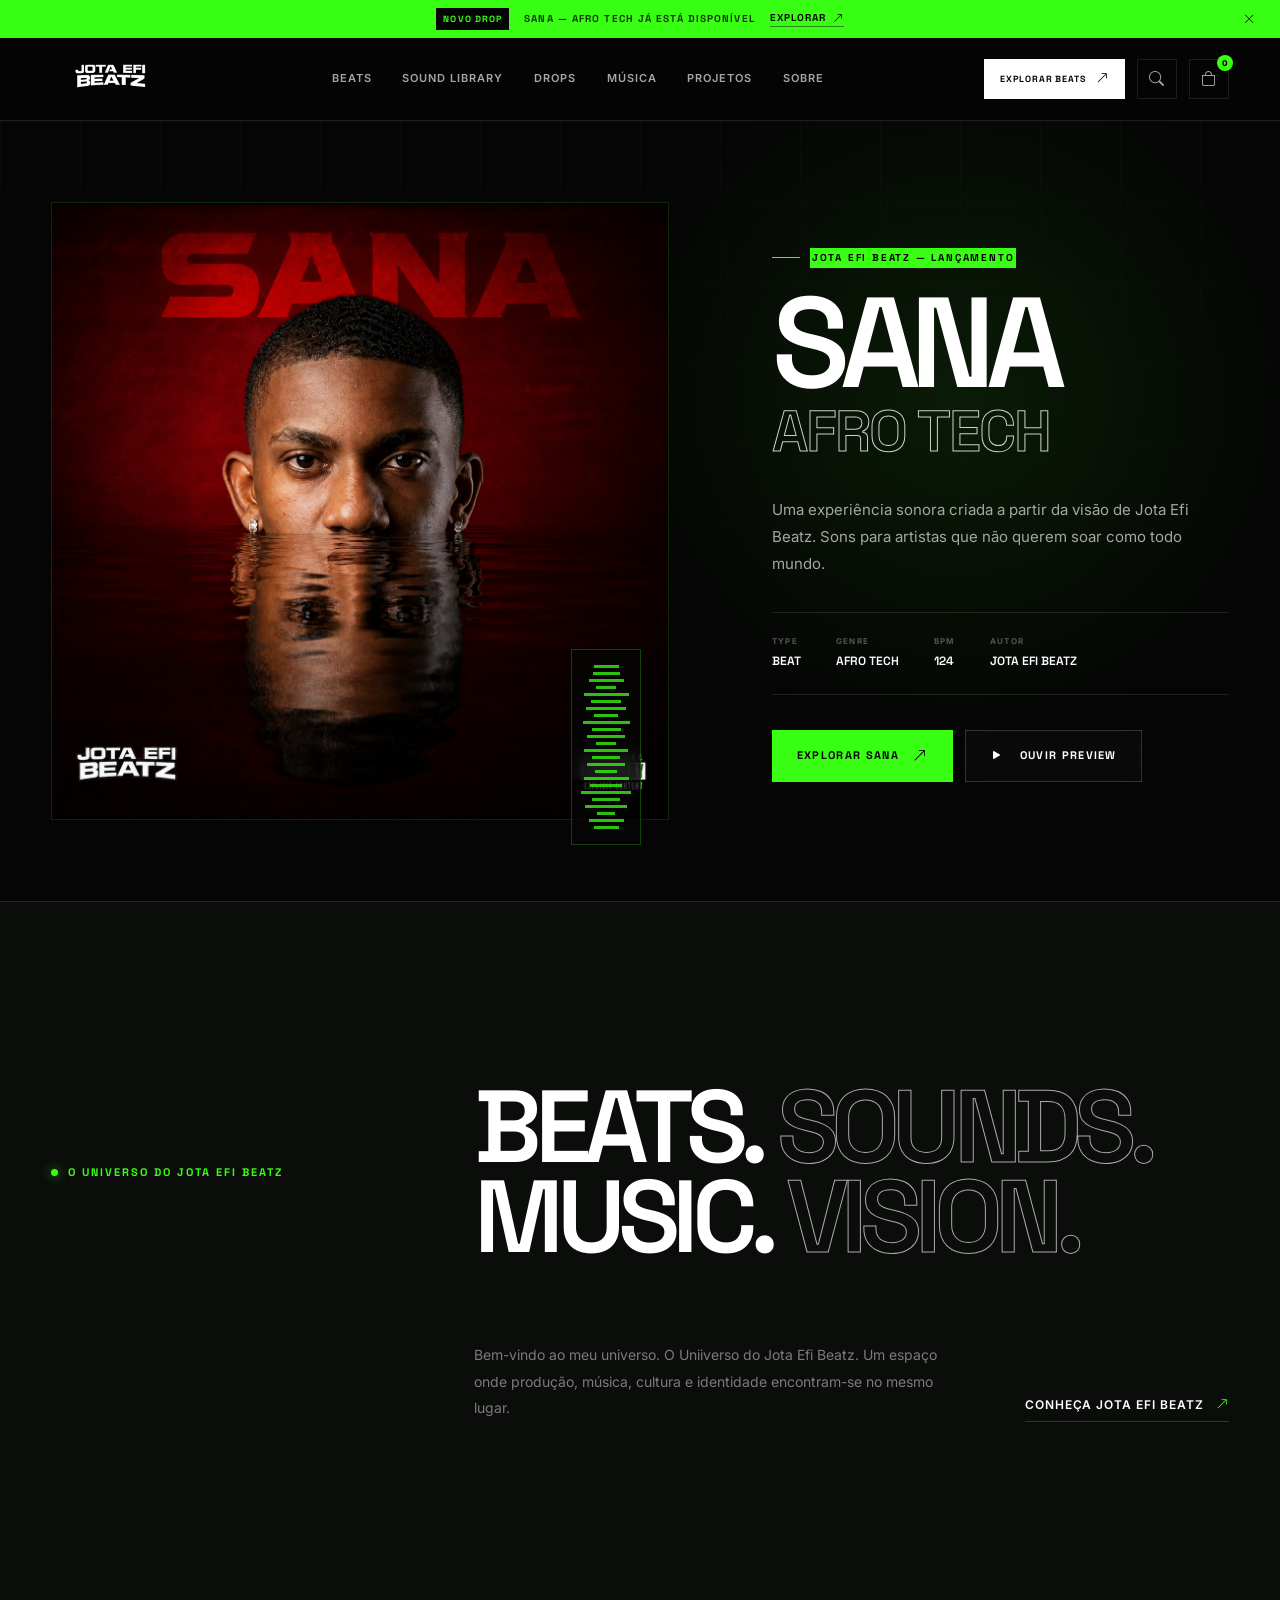
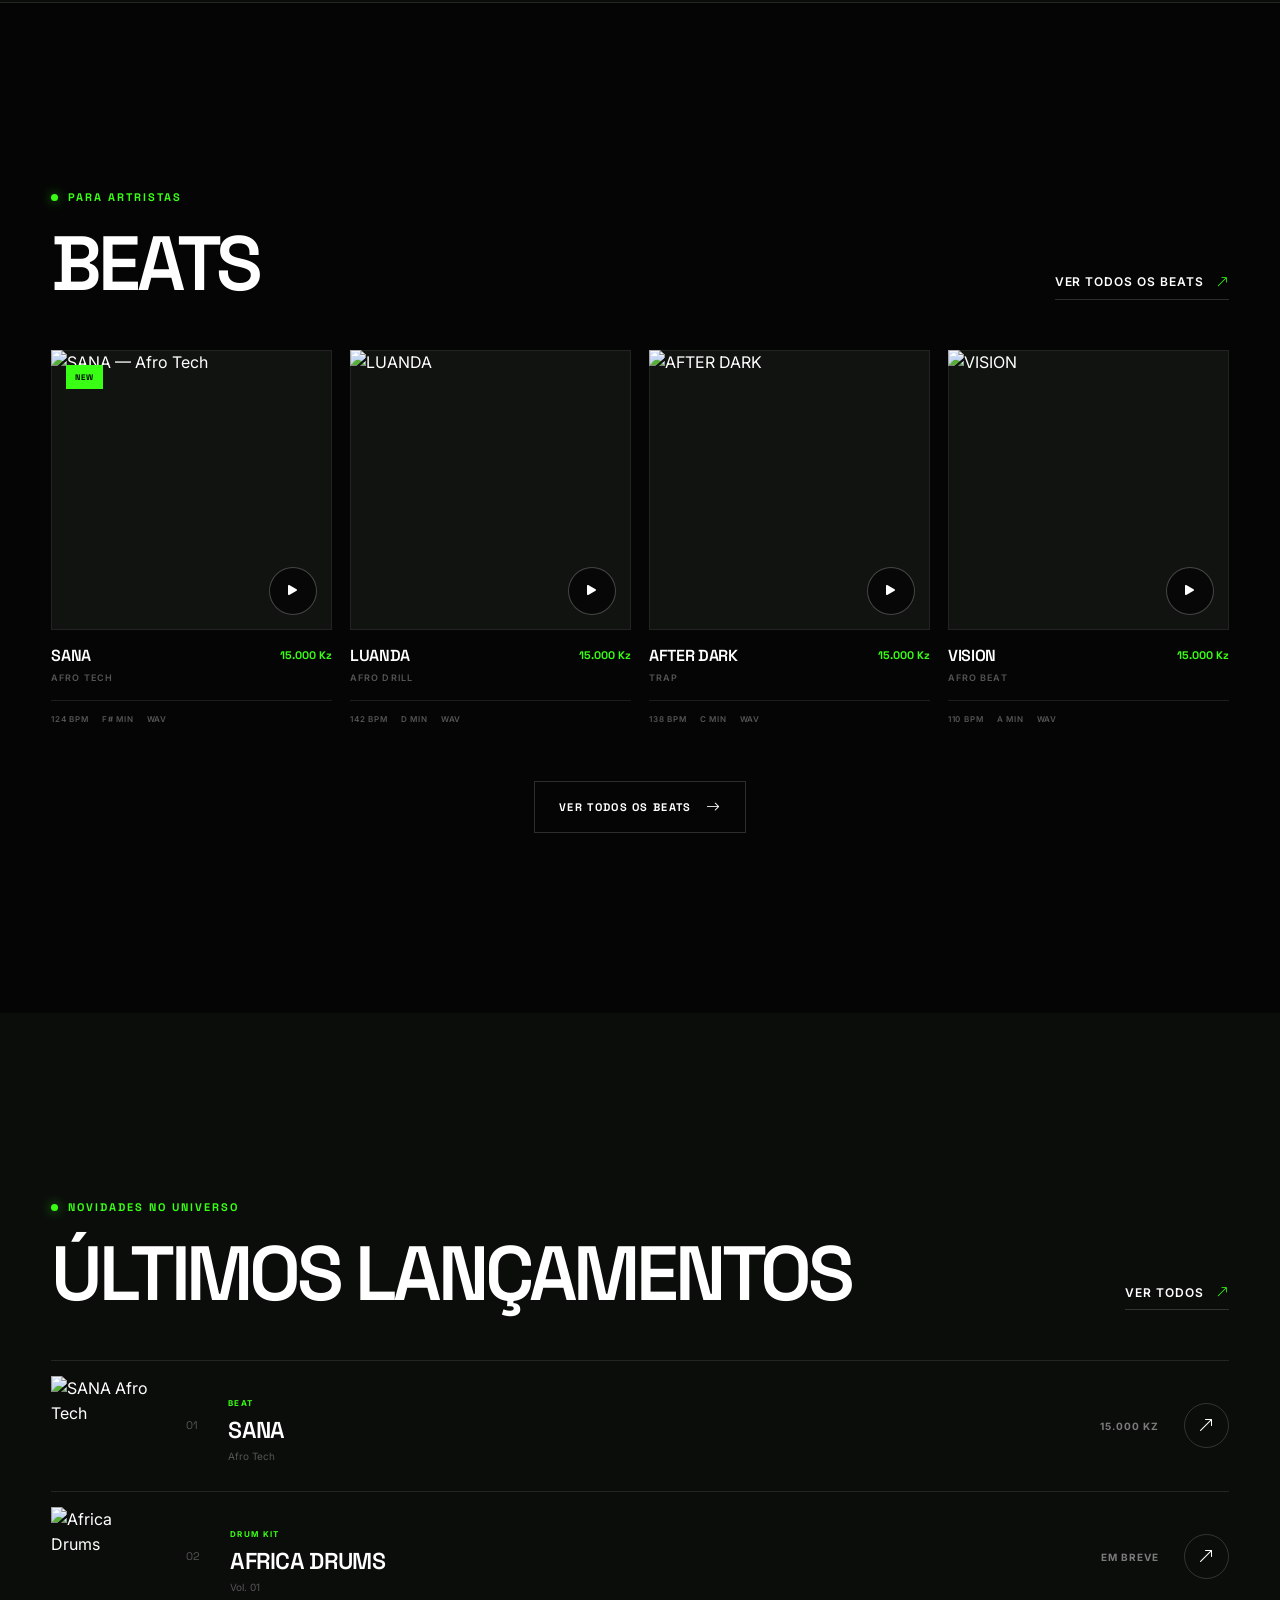
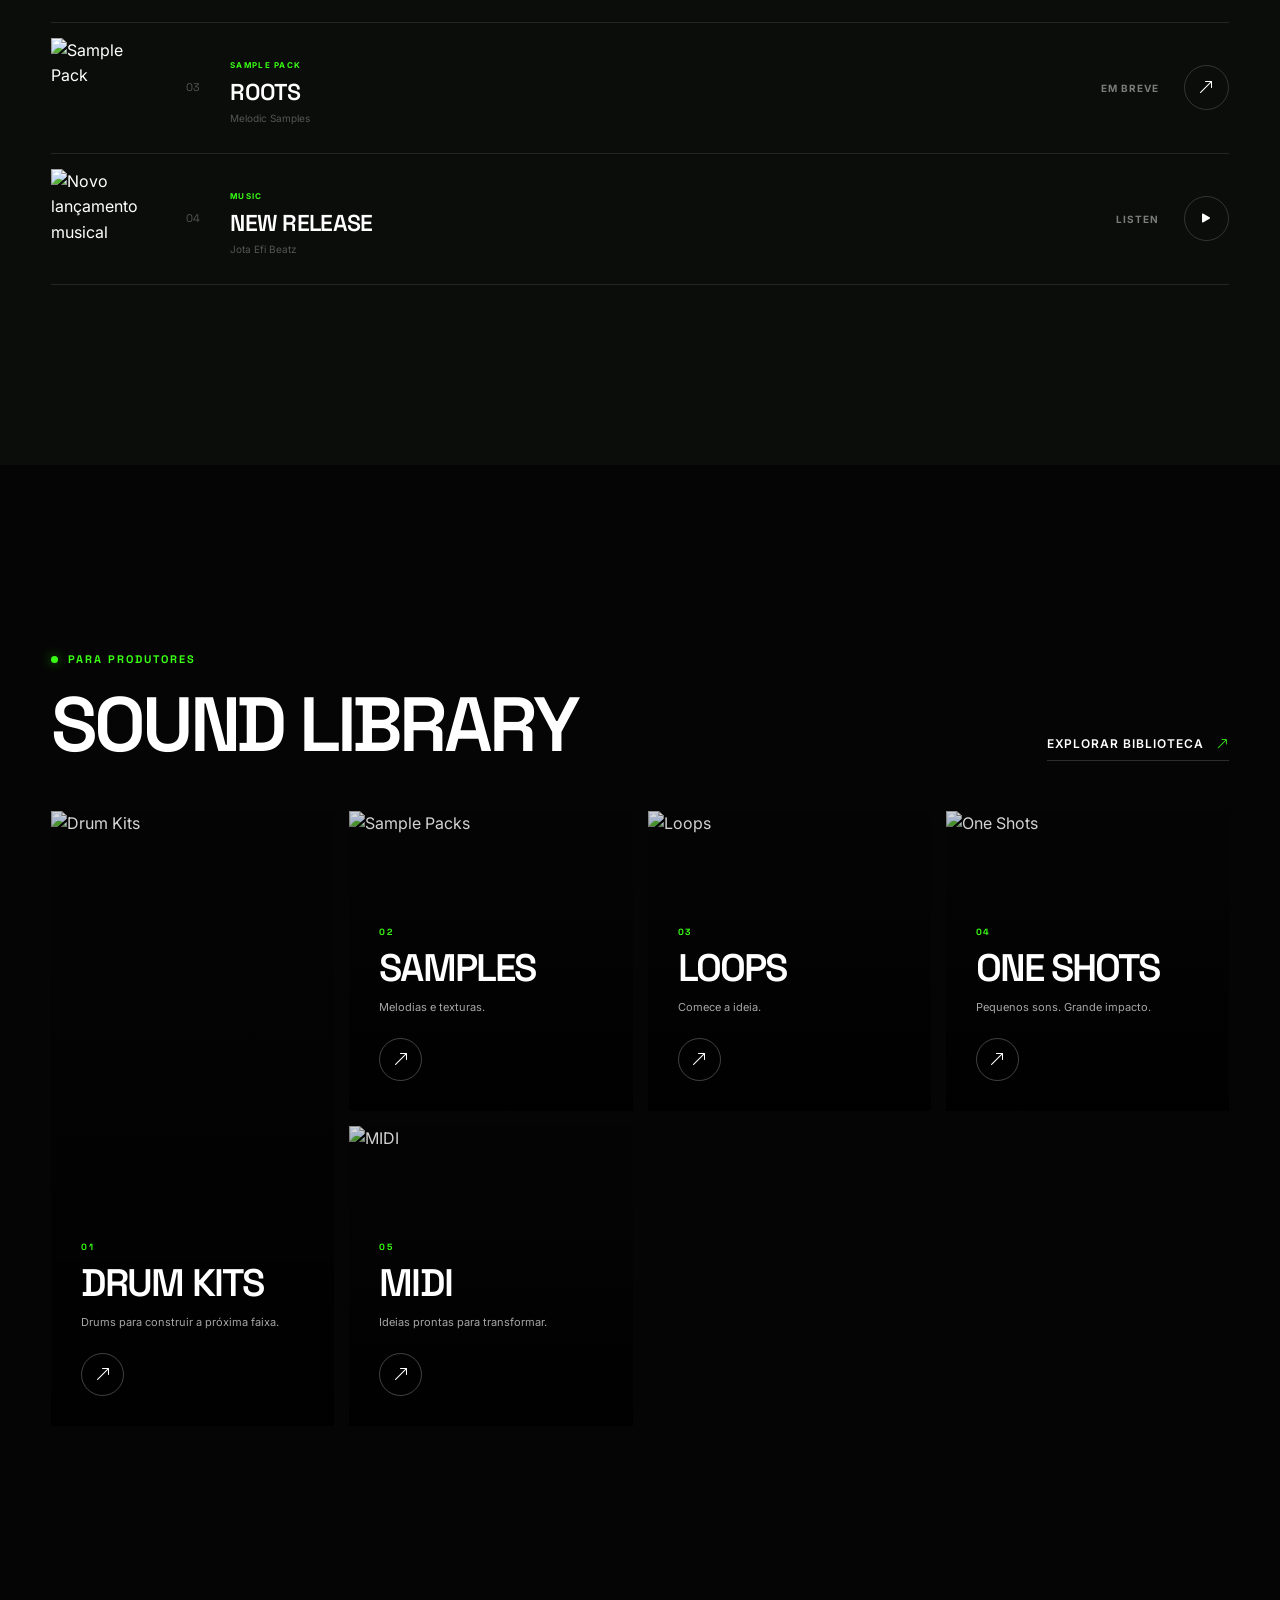
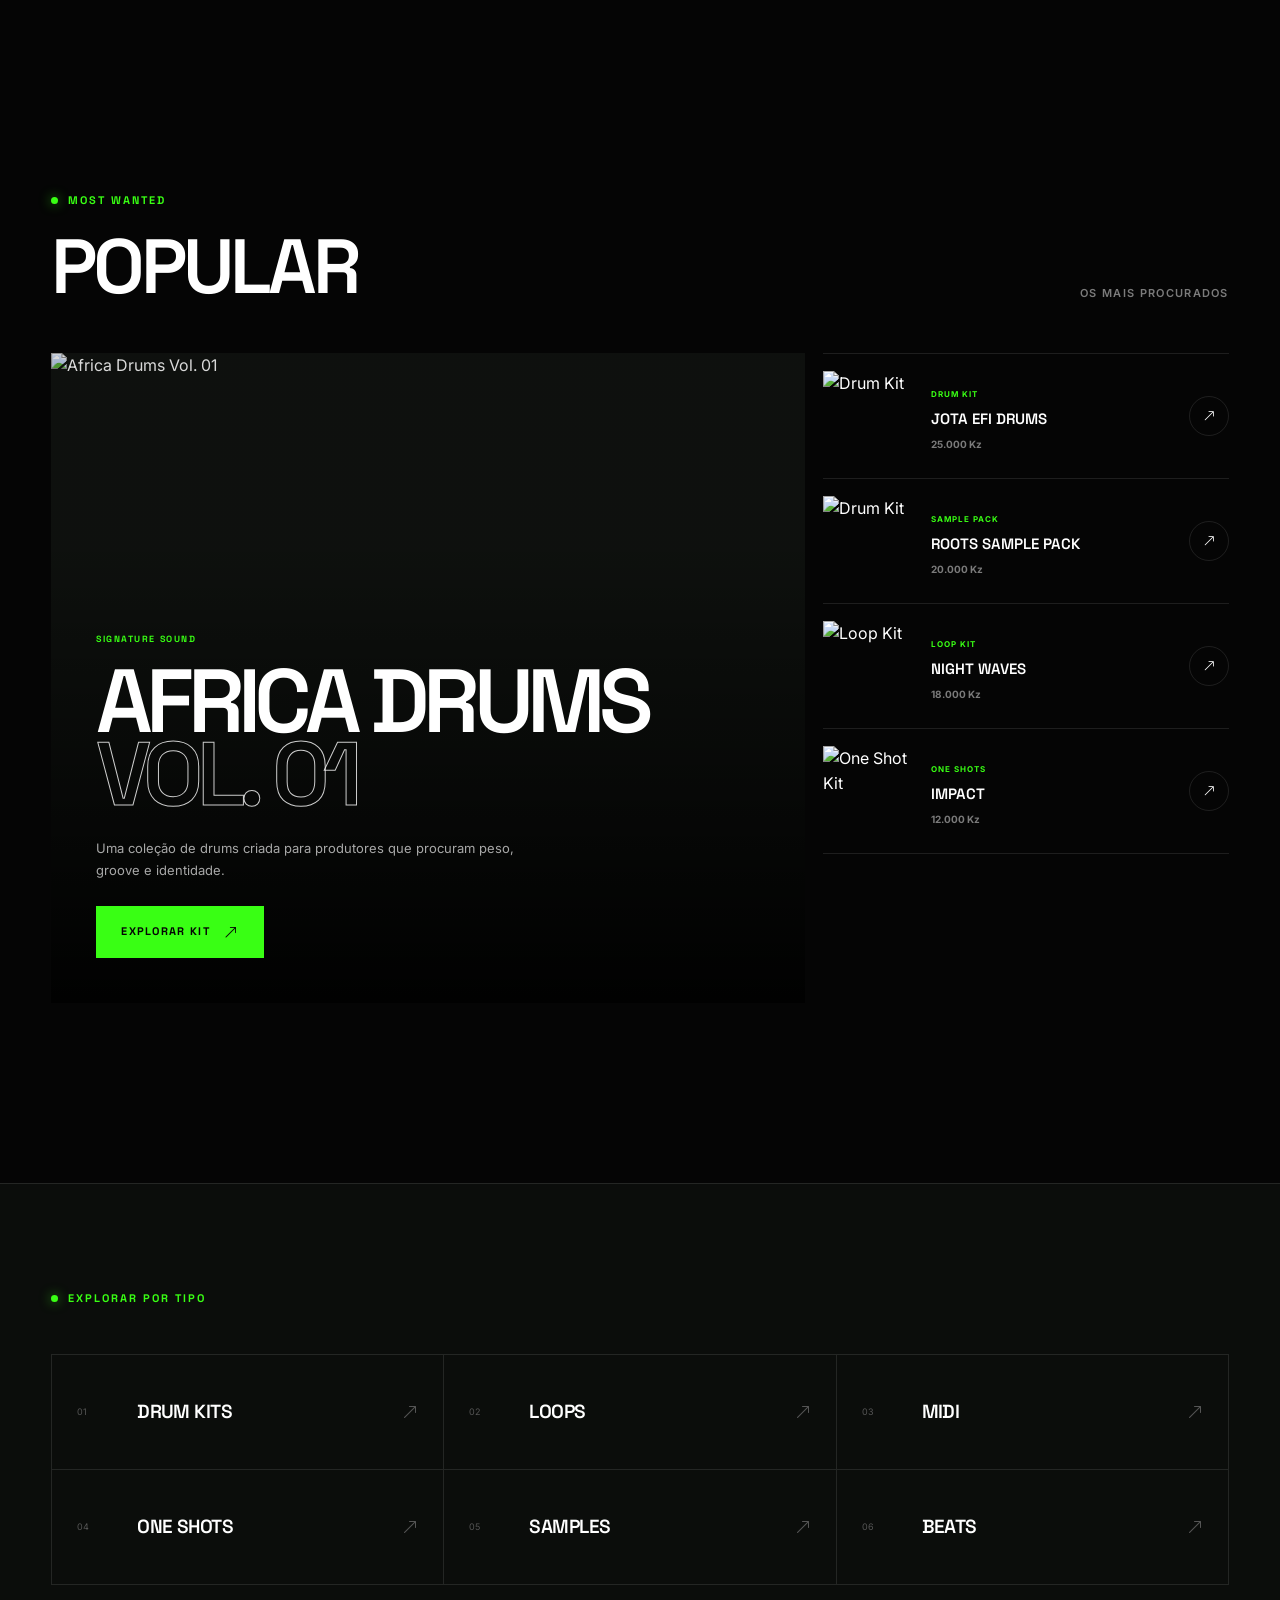
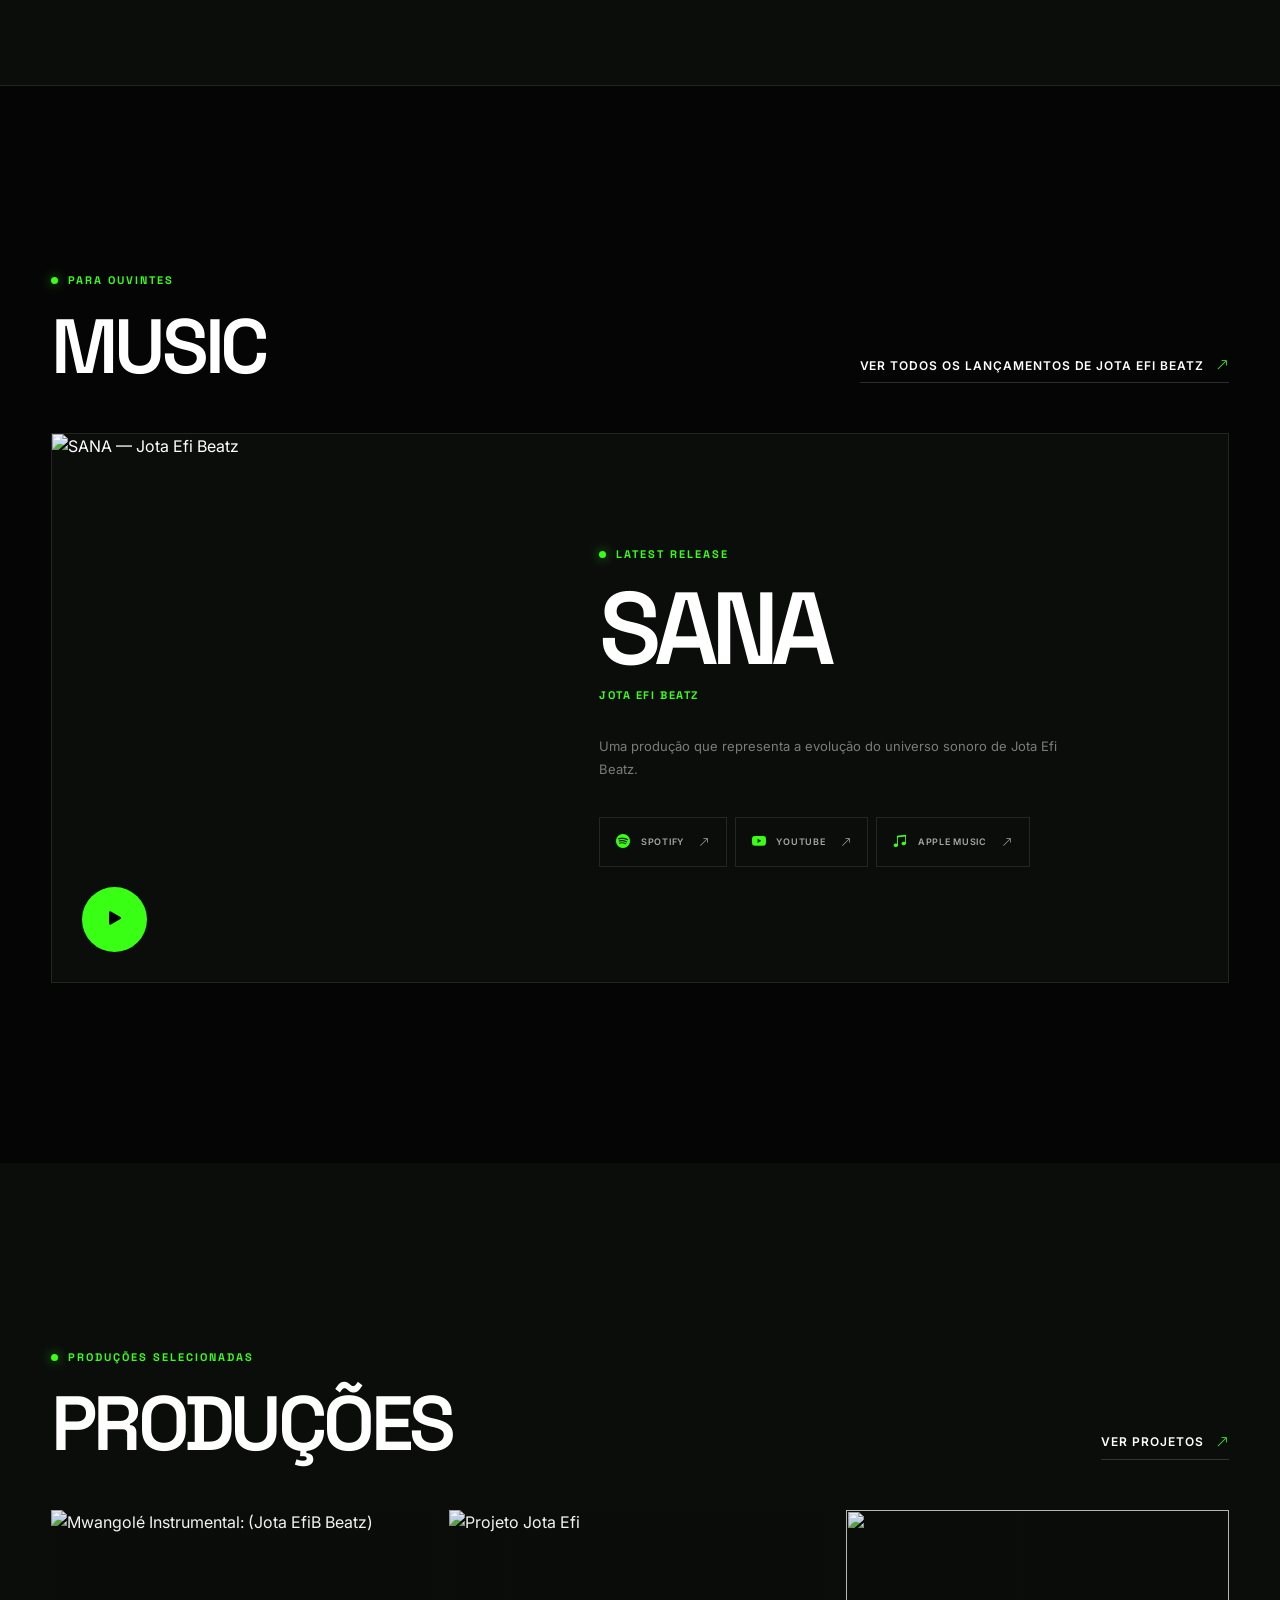
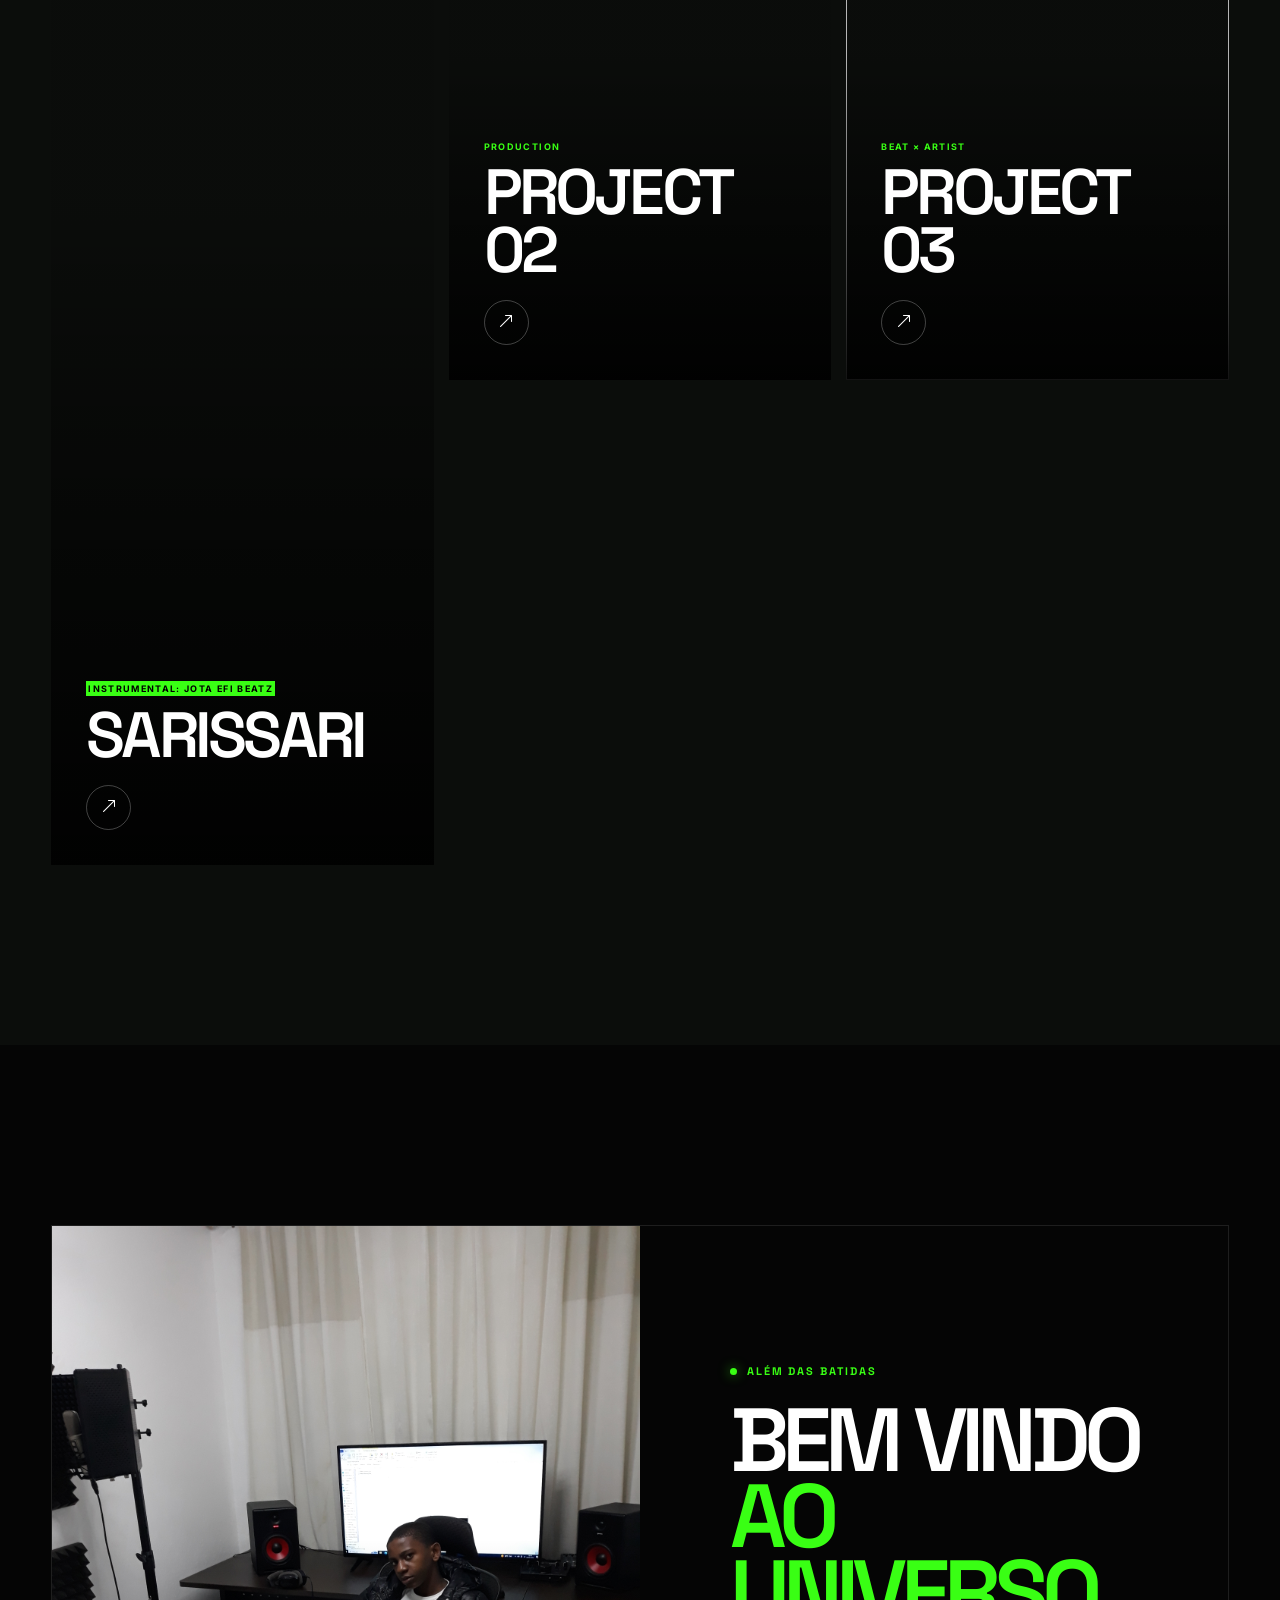
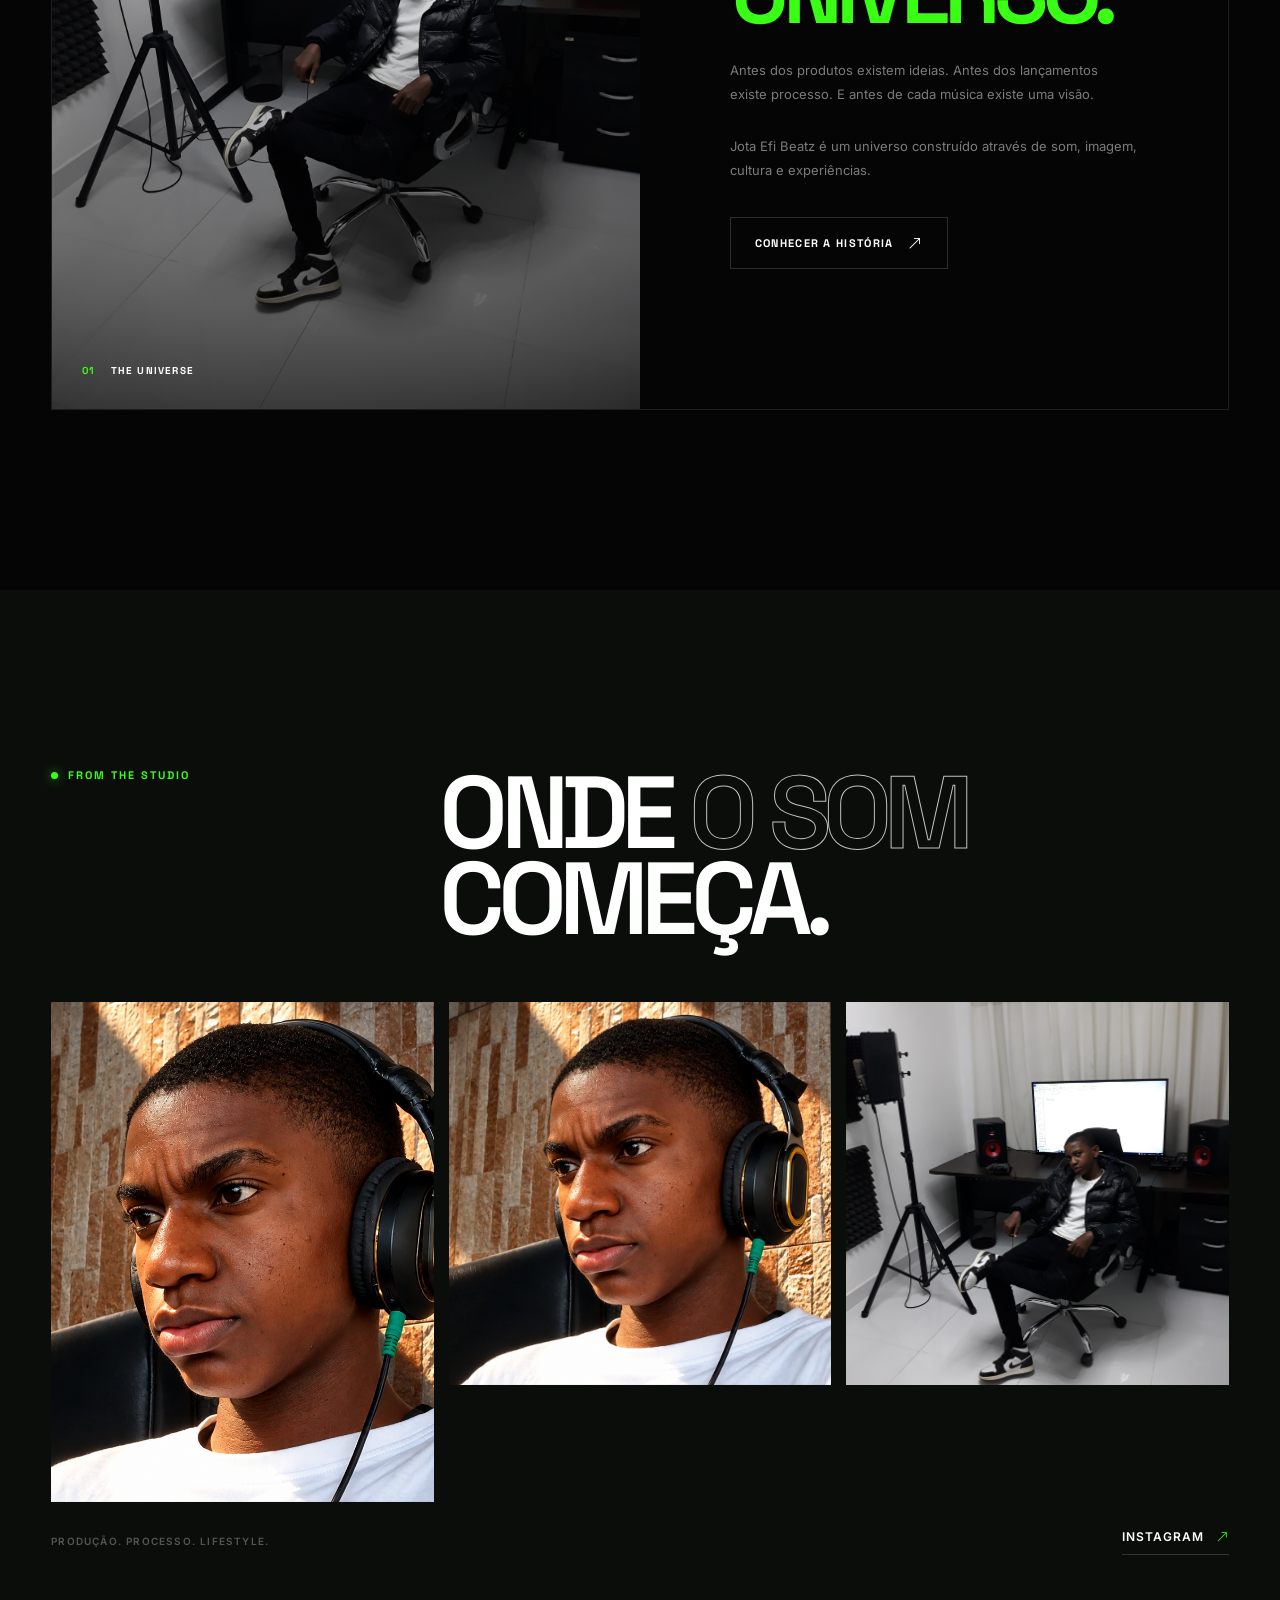
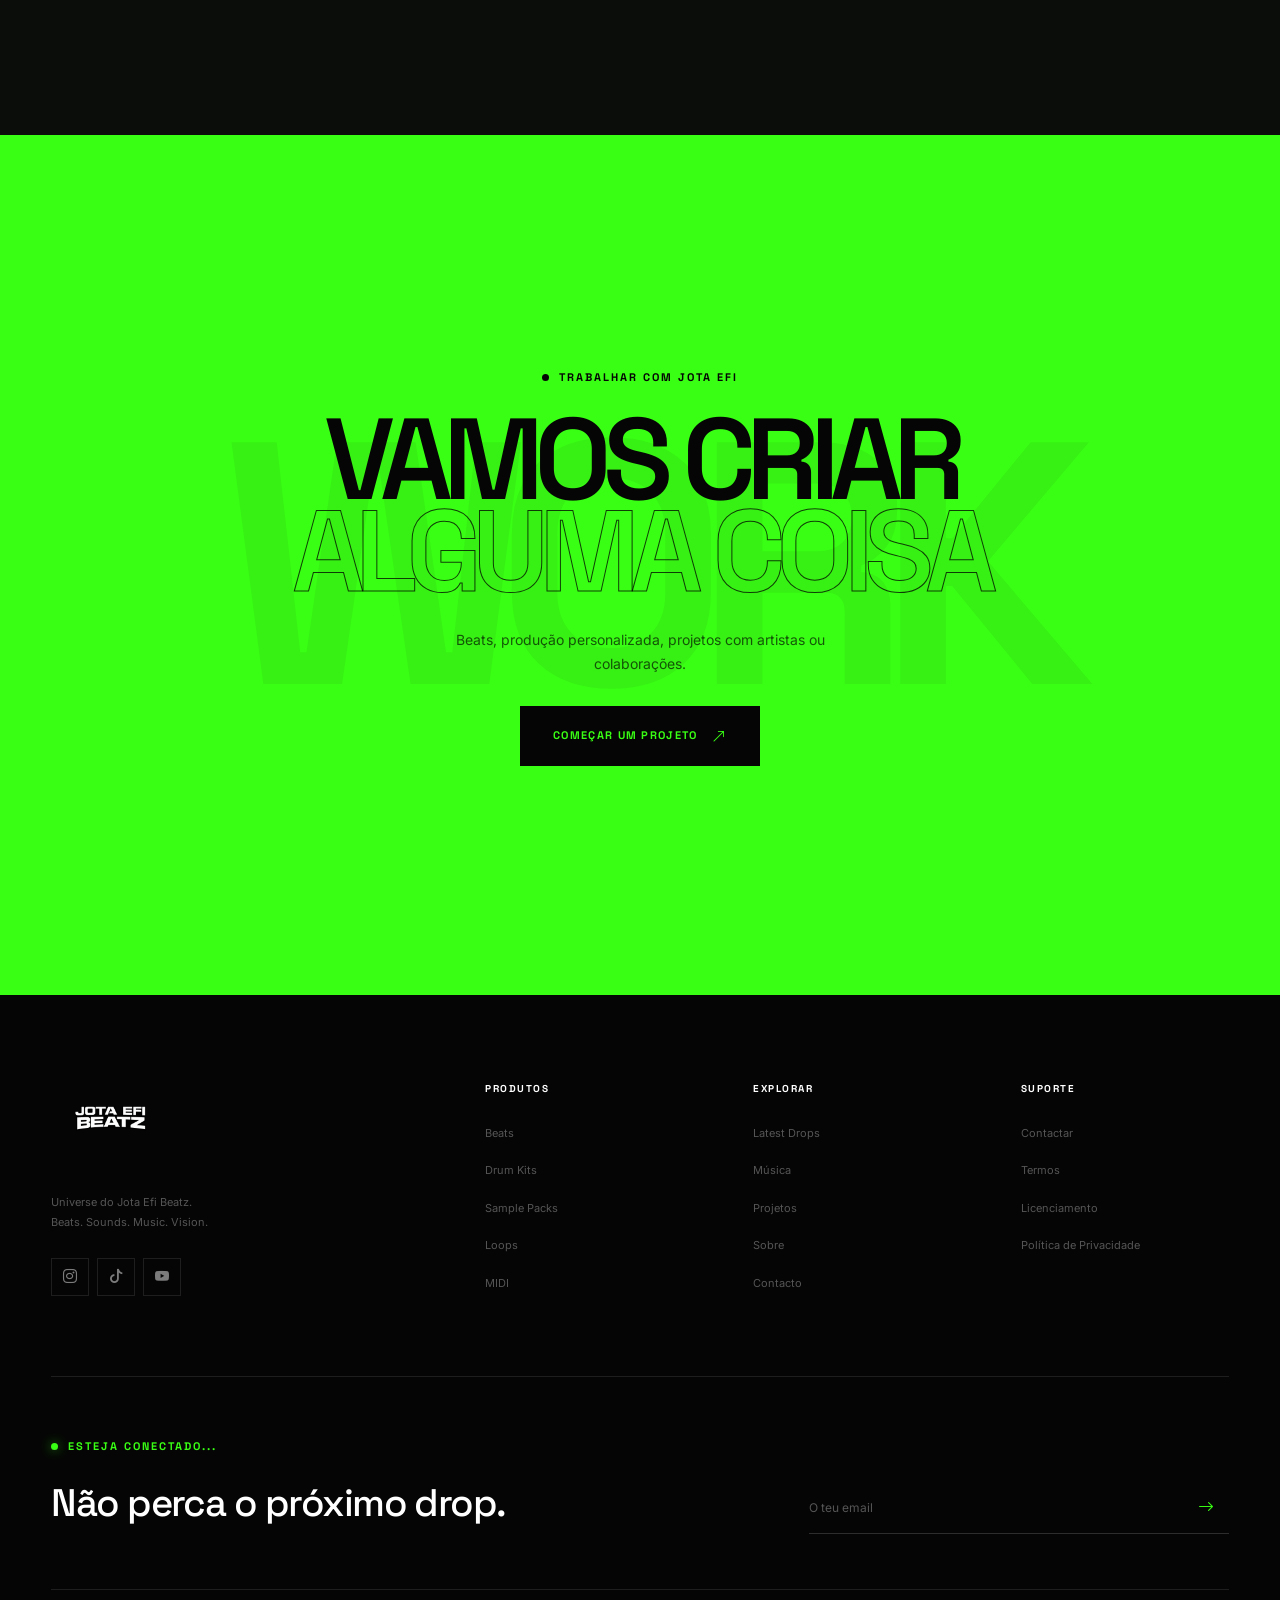
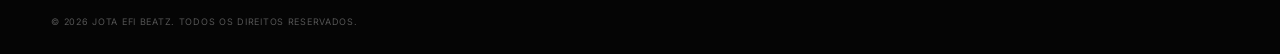
==== index.html @ 65df5e38 "Initial commit" ====
<!DOCTYPE html>
<html lang="pt-PT">
<head>
    <!-- =========================================================
         BASIC META
    ========================================================== -->
    <meta charset="UTF-8">

    <meta
        name="viewport"
        content="width=device-width, initial-scale=1.0"
    >

    <meta
        name="description"
        content="Jota Efi Beatz — Beats, Drum Kits, Samples, Music and Projects."
    >

    <meta
        name="author"
        content="Jota Efi Beatz"
    >

    <meta
        name="theme-color"
        content="#050505"
    >

    <title>Jota Efi Beatz — The Producer's Universe</title>


    <!-- =========================================================
         GOOGLE FONTS
         Temporariamente usamos Inter + Space Grotesk.
         Podemos trocar depois pela tipografia definitiva.
    ========================================================== -->
    <link rel="preconnect" href="https://fonts.googleapis.com">

    <link rel="preconnect" href="https://fonts.gstatic.com" crossorigin>

    <link
        href="https://fonts.googleapis.com/css2?family=Inter:wght@300;400;500;600;700&family=Space+Grotesk:wght@400;500;600;700&display=swap"
        rel="stylesheet"
    >


    <!-- =========================================================
         BOOTSTRAP ICONS
    ========================================================== -->
    <link
        rel="stylesheet"
        href="https://cdn.jsdelivr.net/npm/bootstrap-icons@1.13.1/font/bootstrap-icons.min.css"
    >


    <!-- =========================================================
         PROJECT CSS
    ========================================================== -->
    <link
        rel="stylesheet"
        href="./assets/css/style.css"
    >

    <link
        rel="stylesheet"
        href="./assets/css/components.css"
    >

    <link
        rel="stylesheet"
        href="./assets/css/responsive.css"
    >

    <link 
        rel="icon" 
        type="image/x-icon" 
        href="assets/images/LOGO MEU/icons-jf/icon-jf-02-fv/favicon.ico">
</head>


<body>

    <!-- =========================================================
         ACCESSIBILITY
    ========================================================== -->

    <a
        href="#main-content"
        class="skip-link"
    >
        Saltar para o conteúdo
    </a>


    <!-- =========================================================
         ANNOUNCEMENT BAR
         Inspirada na barra promocional do Jay Cactus,
         mas adaptada para Jota Efi.
    ========================================================== -->

    <div class="announcement-bar">

        <div class="announcement-bar__content">

            <span class="announcement-bar__label">
                NOVO DROP
            </span>

            <span class="announcement-bar__text">
                SANA — AFRO TECH JÁ ESTÁ DISPONÍVEL
            </span>

            <a
                href="./pages/drops.html"
                class="announcement-bar__link"
            >
                EXPLORAR
                <i class="bi bi-arrow-up-right"></i>
            </a>

        </div>


        <button
            class="announcement-bar__close"
            aria-label="Fechar anúncio"
            type="button"
        >
            <i class="bi bi-x-lg"></i>
        </button>

    </div>


    <!-- =========================================================
         HEADER / NAVIGATION
    ========================================================== -->

    <header class="site-header">

        <div class="container site-header__inner">


            <!-- LOGO -->

            <a
                href="./index.html"
                class="brand"
                aria-label="Jota Efi Beatz — Página inicial"
            >

                <img
                    src="assets/images/LOGO MEU/logo/logo-jotaefibeatz-semfundo.png"
                    alt="Jota Efi Beatz"
                    class="brand__logo"
                >

            </a>


            <!-- DESKTOP NAVIGATION -->

            <nav
                class="main-navigation"
                aria-label="Navegação principal"
            >

                <a
                    href="../pages/beats.html"
                    class="nav-link"
                >
                    Beats
                </a>

                <a
                    href="./pages/sound-library.html"
                    class="nav-link"
                >
                    Sound Library
                </a>

                <a
                    href="./pages/drops.html"
                    class="nav-link"
                >
                    Drops
                </a>

                <a
                    href="./pages/music.html"
                    class="nav-link"
                >
                    Música
                </a>

                <a
                    href="./pages/projects.html"
                    class="nav-link"
                >
                    Projetos
                </a>

                <a
                    href="./pages/about.html"
                    class="nav-link"
                >
                    Sobre
                </a>

            </nav>


            <!-- HEADER ACTIONS -->

            <div class="header-actions">

                <a
                    href="./pages/beats.html"
                    class="header-cta"
                >
                    <span>Explorar Beats</span>

                    <i class="bi bi-arrow-up-right"></i>
                </a>


                <button
                    class="icon-button"
                    type="button"
                    aria-label="Pesquisar"
                    data-search-trigger
                >
                    <i class="bi bi-search"></i>
                </button>


                <a
                    href="#"
                    class="icon-button"
                    aria-label="Carrinho"
                >
                    <i class="bi bi-bag"></i>

                    <span class="cart-count">
                        0
                    </span>
                </a>


                <!-- MOBILE MENU -->

                <button
                    class="menu-toggle"
                    type="button"
                    aria-label="Abrir menu"
                    aria-expanded="false"
                    data-menu-toggle
                >
                    <i class="bi bi-list"></i>
                </button>

            </div>

        </div>


        <!-- MOBILE NAVIGATION -->

        <div
            class="mobile-navigation"
            data-mobile-menu
        >

            <nav
                class="mobile-navigation__nav"
                aria-label="Navegação mobile"
            >

                <a href="./pages/beats.html">
                    Beats
                    <i class="bi bi-arrow-up-right"></i>
                </a>

                <a href="./pages/sound-library.html">
                    Sound Library
                    <i class="bi bi-arrow-up-right"></i>
                </a>

                <a href="./pages/drops.html">
                    Drops
                    <i class="bi bi-arrow-up-right"></i>
                </a>

                <a href="./pages/music.html">
                    Música
                    <i class="bi bi-arrow-up-right"></i>
                </a>

                <a href="./pages/projects.html">
                    Projetos
                    <i class="bi bi-arrow-up-right"></i>
                </a>

                <a href="./pages/about.html">
                    Sobre
                    <i class="bi bi-arrow-up-right"></i>
                </a>

            </nav>

        </div>

    </header>


    <!-- =========================================================
         MAIN
    ========================================================== -->

    <main id="main-content">


        <!-- =====================================================
             HERO / FEATURED DROP
        ====================================================== -->

        <section class="hero-section">

            <div class="hero-section__background"></div>

            <div class="container">

                <div class="hero">

                    <!-- HERO VISUAL -->

                    <div class="hero__visual">

                        <div class="hero__image-wrapper">

                            <img
                                src="./assets/images/sana-hero.png"
                                alt="SANA — Afro Tech"
                                class="hero__image"
                            >

                        </div>


                        <!-- AUDIO WAVEFORM DECORATION -->

                        <div class="hero-waveform">

                            <div class="wave-bar"></div>
                            <div class="wave-bar"></div>
                            <div class="wave-bar"></div>
                            <div class="wave-bar"></div>
                            <div class="wave-bar"></div>
                            <div class="wave-bar"></div>
                            <div class="wave-bar"></div>
                            <div class="wave-bar"></div>
                            <div class="wave-bar"></div>
                            <div class="wave-bar"></div>
                            <div class="wave-bar"></div>
                            <div class="wave-bar"></div>
                            <div class="wave-bar"></div>
                            <div class="wave-bar"></div>
                            <div class="wave-bar"></div>
                            <div class="wave-bar"></div>
                            <div class="wave-bar"></div>
                            <div class="wave-bar"></div>
                            <div class="wave-bar"></div>
                            <div class="wave-bar"></div>
                            <div class="wave-bar"></div>
                            <div class="wave-bar"></div>
                            <div class="wave-bar"></div>
                            <div class="wave-bar"></div>

                        </div>

                    </div>


                    <!-- HERO CONTENT -->

                    <div class="hero__content">

                        <span class="eyebrow">
                            <mark class="sub-nv">JOTA EFI BEATZ — LANÇAMENTO</mark>
                        </span>


                        <h1 class="hero__title">

                            SANA

                            <span>
                                AFRO TECH
                            </span>

                        </h1>


                        <p class="hero__description">

                            Uma experiência sonora criada a partir
                            da visão de Jota Efi Beatz.

                            Sons para artistas que não querem
                            soar como todo mundo.

                        </p>


                        <!-- HERO META -->

                        <div class="hero__meta">

                            <div class="hero-meta-item">

                                <span class="hero-meta-item__label">
                                    TYPE
                                </span>

                                <span class="hero-meta-item__value">
                                    Beat
                                </span>

                            </div>


                            <div class="hero-meta-item">

                                <span class="hero-meta-item__label">
                                    GENRE
                                </span>

                                <span class="hero-meta-item__value">
                                    Afro Tech
                                </span>

                            </div>


                            <div class="hero-meta-item">

                                <span class="hero-meta-item__label">
                                    BPM
                                </span>

                                <span class="hero-meta-item__value">
                                    124
                                </span>

                            </div>

                            <div class="hero-meta-item">

                                <span class="hero-meta-item__label">
                                    Autor
                                </span>

                                <span class="hero-meta-item__value">
                                    Jota Efi Beatz
                                </span>

                            </div>

                        </div>


                        <!-- HERO ACTIONS -->

                        <div class="hero__actions">

                            <a
                                href="./products/beats/sana.html"
                                class="button button--primary"
                            >

                                <span>
                                    Explorar SANA
                                </span>

                                <i class="bi bi-arrow-up-right"></i>

                            </a>


                            <button
                                type="button"
                                class="button button--secondary"
                                data-audio-preview
                                data-audio="./assets/audio/beats/sana-preview.mp3"
                            >

                                <i class="bi bi-play-fill"></i>

                                <span>
                                    Ouvir Preview
                                </span>

                            </button>

                        </div>

                    </div>

                </div>

            </div>

        </section>


        <!-- =====================================================
           O UNIVERSO DO JOTA EFI BEATZ |  INTRO / BRAND STATEMENT
        ====================================================== -->

        <section class="statement-section">

            <div class="container">

                <div class="statement">

                    <span class="section-label">
                        O UNIVERSO DO JOTA EFI BEATZ
                    </span>


                    <h2 class="statement__title">

                        BEATS.
                        <span>SOUNDS.</span>
                        MUSIC.
                        <span>VISION.</span>

                    </h2>


                    <div class="statement__bottom">

                        <p>

                            Bem-vindo ao meu universo. O Uniiverso do Jota Efi Beatz.
                            Um espaço onde produção, música,
                            cultura e identidade encontram-se
                            no mesmo lugar.

                        </p>


                        <a
                            href="./pages/about.html"
                            class="text-link"
                        >

                            Conheça Jota Efi Beatz 

                            <i class="bi bi-arrow-up-right"></i>

                        </a>

                    </div>

                </div>

            </div>

        </section>


        <!-- =====================================================
           PARA ARTRISTAS | BEATS
        ====================================================== -->

        <section class="products-section section-spacing">

            <div class="container">


                <!-- SECTION HEADER -->

                <div class="section-header">

                    <div>

                        <span class="section-label">
                            PARA ARTRISTAS
                        </span>

                        <h2 class="section-title">
                            BEATS
                        </h2>

                    </div>


                    <a
                        href="./pages/beats.html"
                        class="text-link"
                    >

                        Ver todos os Beats

                        <i class="bi bi-arrow-up-right"></i>

                    </a>

                </div>


                <!-- BEAT GRID -->

                <div class="product-grid product-grid--four">


                    <!-- BEAT 01 -->

                    <article class="product-card">

                        <a
                            href="./products/beats/sana.html"
                            class="product-card__image-link"
                        >

                            <div class="product-card__image-wrapper">

                                <img
                                    src="./assets/images/beats/sana-cover.jpg"
                                    alt="SANA — Afro Tech"
                                    class="product-card__image"
                                >


                                <span class="product-card__badge">
                                    NEW
                                </span>


                                <button
                                    class="product-card__play"
                                    type="button"
                                    aria-label="Ouvir SANA"
                                    data-audio-preview
                                    data-audio="./assets/audio/beats/sana-preview.mp3"
                                >

                                    <i class="bi bi-play-fill"></i>

                                </button>

                            </div>

                        </a>


                        <div class="product-card__content">

                            <div class="product-card__top">

                                <div>

                                    <h3 class="product-card__title">
                                        SANA
                                    </h3>

                                    <span class="product-card__category">
                                        Afro Tech
                                    </span>

                                </div>


                                <span class="product-card__price">
                                    15.000 Kz
                                </span>

                            </div>


                            <div class="product-card__meta">

                                <span>
                                    124 BPM
                                </span>

                                <span>
                                    F# MIN
                                </span>

                                <span>
                                    WAV
                                </span>

                            </div>

                        </div>

                    </article>


                    <!-- BEAT 02 -->

                    <article class="product-card">

                        <a
                            href="#"
                            class="product-card__image-link"
                        >

                            <div class="product-card__image-wrapper">

                                <img
                                    src="./assets/images/beats/luanda-cover.jpg"
                                    alt="LUANDA"
                                    class="product-card__image"
                                >


                                <button
                                    class="product-card__play"
                                    type="button"
                                    aria-label="Ouvir LUANDA"
                                >

                                    <i class="bi bi-play-fill"></i>

                                </button>

                            </div>

                        </a>


                        <div class="product-card__content">

                            <div class="product-card__top">

                                <div>

                                    <h3 class="product-card__title">
                                        LUANDA
                                    </h3>

                                    <span class="product-card__category">
                                        Afro Drill
                                    </span>

                                </div>


                                <span class="product-card__price">
                                    15.000 Kz
                                </span>

                            </div>


                            <div class="product-card__meta">

                                <span>
                                    142 BPM
                                </span>

                                <span>
                                    D MIN
                                </span>

                                <span>
                                    WAV
                                </span>

                            </div>

                        </div>

                    </article>


                    <!-- BEAT 03 -->

                    <article class="product-card">

                        <a
                            href="#"
                            class="product-card__image-link"
                        >

                            <div class="product-card__image-wrapper">

                                <img
                                    src="./assets/images/beats/after-dark-cover.jpg"
                                    alt="AFTER DARK"
                                    class="product-card__image"
                                >


                                <button
                                    class="product-card__play"
                                    type="button"
                                    aria-label="Ouvir AFTER DARK"
                                >

                                    <i class="bi bi-play-fill"></i>

                                </button>

                            </div>

                        </a>


                        <div class="product-card__content">

                            <div class="product-card__top">

                                <div>

                                    <h3 class="product-card__title">
                                        AFTER DARK
                                    </h3>

                                    <span class="product-card__category">
                                        Trap
                                    </span>

                                </div>


                                <span class="product-card__price">
                                    15.000 Kz
                                </span>

                            </div>


                            <div class="product-card__meta">

                                <span>
                                    138 BPM
                                </span>

                                <span>
                                    C MIN
                                </span>

                                <span>
                                    WAV
                                </span>

                            </div>

                        </div>

                    </article>


                    <!-- BEAT 04 -->

                    <article class="product-card">

                        <a
                            href="#"
                            class="product-card__image-link"
                        >

                            <div class="product-card__image-wrapper">

                                <img
                                    src="./assets/images/beats/vision-cover.jpg"
                                    alt="VISION"
                                    class="product-card__image"
                                >


                                <button
                                    class="product-card__play"
                                    type="button"
                                    aria-label="Ouvir VISION"
                                >

                                    <i class="bi bi-play-fill"></i>

                                </button>

                            </div>

                        </a>


                        <div class="product-card__content">

                            <div class="product-card__top">

                                <div>

                                    <h3 class="product-card__title">
                                        VISION
                                    </h3>

                                    <span class="product-card__category">
                                        Afro Beat
                                    </span>

                                </div>


                                <span class="product-card__price">
                                    15.000 Kz
                                </span>

                            </div>


                            <div class="product-card__meta">

                                <span>
                                    110 BPM
                                </span>

                                <span>
                                    A MIN
                                </span>

                                <span>
                                    WAV
                                </span>

                            </div>

                        </div>

                    </article>

                </div>


                <!-- CTA -->

                <div class="section-footer">

                    <a
                        href="./pages/beats.html"
                        class="button button--outline"
                    >

                        Ver todos os Beats

                        <i class="bi bi-arrow-right"></i>

                    </a>

                </div>

            </div>

        </section>


        <!-- =====================================================
            NOVIDADES NO UNIVERSO | LATEST DROPS
        ====================================================== -->

        <section class="drops-section section-spacing">

            <div class="container">


                <div class="section-header">

                    <div>

                        <span class="section-label">
                            NOVIDADES NO UNIVERSO
                        </span>

                        <h2 class="section-title">
                            ÚLTIMOS LANÇAMENTOS
                        </h2>

                    </div>


                    <a
                        href="./pages/drops.html"
                        class="text-link"
                    >

                        Ver todos

                        <i class="bi bi-arrow-up-right"></i>

                    </a>

                </div>


                <!-- DROP LIST -->

                <div class="drops-list">


                    <!-- DROP 01 -->

                    <article class="drop-item">

                        <a
                            href="./products/beats/sana.html"
                            class="drop-item__image"
                        >

                            <img
                                src="./assets/images/drops/sana-drop.jpg"
                                alt="SANA Afro Tech"
                            >

                        </a>


                        <div class="drop-item__info">

                            <span class="drop-item__number">
                                01
                            </span>


                            <div>

                                <span class="drop-item__category">
                                    BEAT
                                </span>

                                <h3>
                                    SANA
                                </h3>

                                <p>
                                    Afro Tech
                                </p>

                            </div>

                        </div>


                        <div class="drop-item__action">

                            <span>
                                15.000 Kz
                            </span>

                            <a
                                href="./products/beats/sana.html"
                                class="round-arrow"
                                aria-label="Abrir SANA"
                            >

                                <i class="bi bi-arrow-up-right"></i>

                            </a>

                        </div>

                    </article>


                    <!-- DROP 02 -->

                    <article class="drop-item">

                        <a
                            href="#"
                            class="drop-item__image"
                        >

                            <img
                                src="./assets/images/drops/africa-drums.jpg"
                                alt="Africa Drums"
                            >

                        </a>


                        <div class="drop-item__info">

                            <span class="drop-item__number">
                                02
                            </span>


                            <div>

                                <span class="drop-item__category">
                                    DRUM KIT
                                </span>

                                <h3>
                                    AFRICA DRUMS
                                </h3>

                                <p>
                                    Vol. 01
                                </p>

                            </div>

                        </div>


                        <div class="drop-item__action">

                            <span>
                                EM BREVE
                            </span>

                            <a
                                href="#"
                                class="round-arrow"
                                aria-label="Abrir Africa Drums"
                            >

                                <i class="bi bi-arrow-up-right"></i>

                            </a>

                        </div>

                    </article>


                    <!-- DROP 03 -->

                    <article class="drop-item">

                        <a
                            href="#"
                            class="drop-item__image"
                        >

                            <img
                                src="./assets/images/drops/sample-pack-01.jpg"
                                alt="Sample Pack"
                            >

                        </a>


                        <div class="drop-item__info">

                            <span class="drop-item__number">
                                03
                            </span>


                            <div>

                                <span class="drop-item__category">
                                    SAMPLE PACK
                                </span>

                                <h3>
                                    ROOTS
                                </h3>

                                <p>
                                    Melodic Samples
                                </p>

                            </div>

                        </div>


                        <div class="drop-item__action">

                            <span>
                                EM BREVE
                            </span>

                            <a
                                href="#"
                                class="round-arrow"
                                aria-label="Abrir Roots"
                            >

                                <i class="bi bi-arrow-up-right"></i>

                            </a>

                        </div>

                    </article>


                    <!-- DROP 04 -->

                    <article class="drop-item">

                        <a
                            href="#"
                            class="drop-item__image"
                        >

                            <img
                                src="./assets/images/drops/new-release.jpg"
                                alt="Novo lançamento musical"
                            >

                        </a>


                        <div class="drop-item__info">

                            <span class="drop-item__number">
                                04
                            </span>


                            <div>

                                <span class="drop-item__category">
                                    MUSIC
                                </span>

                                <h3>
                                    NEW RELEASE
                                </h3>

                                <p>
                                    Jota Efi Beatz
                                </p>

                            </div>

                        </div>


                        <div class="drop-item__action">

                            <span>
                                LISTEN
                            </span>

                            <a
                                href="./pages/music.html"
                                class="round-arrow"
                                aria-label="Ouvir lançamento"
                            >

                                <i class="bi bi-play-fill"></i>

                            </a>

                        </div>

                    </article>

                </div>

            </div>

        </section>


        <!-- =====================================================
           PARA PRODUTORES | SOUND LIBRARY
        ====================================================== -->

        <section class="library-section section-spacing">

            <div class="container">


                <div class="section-header">

                    <div>

                        <span class="section-label">
                            PARA PRODUTORES
                        </span>

                        <h2 class="section-title">
                            SOUND LIBRARY
                        </h2>

                    </div>


                    <a
                        href="./pages/sound-library.html"
                        class="text-link"
                    >

                        Explorar biblioteca

                        <i class="bi bi-arrow-up-right"></i>

                    </a>

                </div>


                <!-- LIBRARY GRID -->

                <div class="library-grid">


                    <!-- DRUM KITS -->

                    <a
                        href="./pages/sound-library.html#drum-kits"
                        class="library-card library-card--large"
                    >

                        <div class="library-card__background">

                            <img
                                src="./assets/images/drum-kits/library-drums.jpg"
                                alt="Drum Kits"
                            >

                        </div>


                        <div class="library-card__overlay"></div>


                        <div class="library-card__content">

                            <span>
                                01
                            </span>

                            <h3>
                                DRUM KITS
                            </h3>

                            <p>
                                Drums para construir
                                a próxima faixa.
                            </p>

                            <div class="library-card__arrow">

                                <i class="bi bi-arrow-up-right"></i>

                            </div>

                        </div>

                    </a>


                    <!-- SAMPLES -->

                    <a
                        href="./pages/sound-library.html#samples"
                        class="library-card"
                    >

                        <div class="library-card__background">

                            <img
                                src="./assets/images/samples/library-samples.jpg"
                                alt="Sample Packs"
                            >

                        </div>


                        <div class="library-card__overlay"></div>


                        <div class="library-card__content">

                            <span>
                                02
                            </span>

                            <h3>
                                SAMPLES
                            </h3>

                            <p>
                                Melodias e texturas.
                            </p>

                            <div class="library-card__arrow">

                                <i class="bi bi-arrow-up-right"></i>

                            </div>

                        </div>

                    </a>


                    <!-- LOOPS -->

                    <a
                        href="./pages/sound-library.html#loops"
                        class="library-card"
                    >

                        <div class="library-card__background">

                            <img
                                src="./assets/images/samples/library-loops.jpg"
                                alt="Loops"
                            >

                        </div>


                        <div class="library-card__overlay"></div>


                        <div class="library-card__content">

                            <span>
                                03
                            </span>

                            <h3>
                                LOOPS
                            </h3>

                            <p>
                                Comece a ideia.
                            </p>

                            <div class="library-card__arrow">

                                <i class="bi bi-arrow-up-right"></i>

                            </div>

                        </div>

                    </a>


                    <!-- ONE SHOTS -->

                    <a
                        href="./pages/sound-library.html#one-shots"
                        class="library-card"
                    >

                        <div class="library-card__background">

                            <img
                                src="./assets/images/samples/library-one-shots.jpg"
                                alt="One Shots"
                            >

                        </div>


                        <div class="library-card__overlay"></div>


                        <div class="library-card__content">

                            <span>
                                04
                            </span>

                            <h3>
                                ONE SHOTS
                            </h3>

                            <p>
                                Pequenos sons.
                                Grande impacto.
                            </p>

                            <div class="library-card__arrow">

                                <i class="bi bi-arrow-up-right"></i>

                            </div>

                        </div>

                    </a>


                    <!-- MIDI -->

                    <a
                        href="./pages/sound-library.html#midi"
                        class="library-card"
                    >

                        <div class="library-card__background">

                            <img
                                src="./assets/images/samples/library-midi.jpg"
                                alt="MIDI"
                            >

                        </div>


                        <div class="library-card__overlay"></div>


                        <div class="library-card__content">

                            <span>
                                05
                            </span>

                            <h3>
                                MIDI
                            </h3>

                            <p>
                                Ideias prontas para
                                transformar.
                            </p>

                            <div class="library-card__arrow">

                                <i class="bi bi-arrow-up-right"></i>

                            </div>

                        </div>

                    </a>

                </div>

            </div>

        </section>


        <!-- =====================================================
            MOST WANTED  | POPULAR PRODUCTS
        ====================================================== -->

        <section class="popular-section section-spacing">

            <div class="container">


                <div class="section-header">

                    <div>

                        <span class="section-label">
                            MOST WANTED
                        </span>

                        <h2 class="section-title">
                            POPULAR
                        </h2>

                    </div>


                    <span class="section-header__note">
                        OS MAIS PROCURADOS
                    </span>

                </div>


                <div class="popular-layout">


                    <!-- FEATURED PRODUCT -->

                    <article class="popular-featured">

                        <div class="popular-featured__image">

                            <img
                                src="./assets/images/drum-kits/africa-drums-featured.jpg"
                                alt="Africa Drums Vol. 01"
                            >

                            <div class="popular-featured__gradient"></div>


                            <div class="popular-featured__content">

                                <span class="product-label">
                                    SIGNATURE SOUND
                                </span>

                                <h3>
                                    AFRICA DRUMS
                                    <span>
                                        VOL. 01
                                    </span>
                                </h3>

                                <p>
                                    Uma coleção de drums criada
                                    para produtores que procuram
                                    peso, groove e identidade.
                                </p>


                                <a
                                    href="#"
                                    class="button button--primary"
                                >

                                    Explorar Kit

                                    <i class="bi bi-arrow-up-right"></i>

                                </a>

                            </div>

                        </div>

                    </article>


                    <!-- POPULAR LIST -->

                    <div class="popular-list">


                        <article class="mini-product-card">

                            <div class="mini-product-card__image">

                                <img
                                    src="./assets/images/drum-kits/kit-01.jpg"
                                    alt="Drum Kit"
                                >

                            </div>


                            <div class="mini-product-card__content">

                                <span>
                                    DRUM KIT
                                </span>

                                <h3>
                                    JOTA EFI DRUMS
                                </h3>

                                <strong>
                                    25.000 Kz
                                </strong>

                            </div>


                            <a
                                href="#"
                                class="mini-product-card__arrow"
                                aria-label="Abrir produto"
                            >

                                <i class="bi bi-arrow-up-right"></i>

                            </a>

                        </article>


                        <article class="mini-product-card">

                            <div class="mini-product-card__image">

                                <img
                                    src="./assets/images/drum-kits/kit-02.jpg"
                                    alt="Drum Kit"
                                >

                            </div>


                            <div class="mini-product-card__content">

                                <span>
                                    SAMPLE PACK
                                </span>

                                <h3>
                                    ROOTS SAMPLE PACK
                                </h3>

                                <strong>
                                    20.000 Kz
                                </strong>

                            </div>


                            <a
                                href="#"
                                class="mini-product-card__arrow"
                                aria-label="Abrir produto"
                            >

                                <i class="bi bi-arrow-up-right"></i>

                            </a>

                        </article>


                        <article class="mini-product-card">

                            <div class="mini-product-card__image">

                                <img
                                    src="./assets/images/drum-kits/kit-03.jpg"
                                    alt="Loop Kit"
                                >

                            </div>


                            <div class="mini-product-card__content">

                                <span>
                                    LOOP KIT
                                </span>

                                <h3>
                                    NIGHT WAVES
                                </h3>

                                <strong>
                                    18.000 Kz
                                </strong>

                            </div>


                            <a
                                href="#"
                                class="mini-product-card__arrow"
                                aria-label="Abrir produto"
                            >

                                <i class="bi bi-arrow-up-right"></i>

                            </a>

                        </article>


                        <article class="mini-product-card">

                            <div class="mini-product-card__image">

                                <img
                                    src="./assets/images/drum-kits/kit-04.jpg"
                                    alt="One Shot Kit"
                                >

                            </div>


                            <div class="mini-product-card__content">

                                <span>
                                    ONE SHOTS
                                </span>

                                <h3>
                                    IMPACT
                                </h3>

                                <strong>
                                    12.000 Kz
                                </strong>

                            </div>


                            <a
                                href="#"
                                class="mini-product-card__arrow"
                                aria-label="Abrir produto"
                            >

                                <i class="bi bi-arrow-up-right"></i>

                            </a>

                        </article>


                    </div>

                </div>

            </div>

        </section>


        <!-- =====================================================
            EXPLORAR POR TIPO | CATEGORIES
        ====================================================== -->

        <section class="categories-section">

            <div class="container">

                <div class="categories">

                    <span class="section-label">
                        EXPLORAR POR TIPO
                    </span>


                    <div class="categories__grid">

                        <a
                            href="./pages/sound-library.html#drum-kits"
                            class="category-link"
                        >

                            <span>
                                01
                            </span>

                            <strong>
                                DRUM KITS
                            </strong>

                            <i class="bi bi-arrow-up-right"></i>

                        </a>


                        <a
                            href="./pages/sound-library.html#loops"
                            class="category-link"
                        >

                            <span>
                                02
                            </span>

                            <strong>
                                LOOPS
                            </strong>

                            <i class="bi bi-arrow-up-right"></i>

                        </a>


                        <a
                            href="./pages/sound-library.html#midi"
                            class="category-link"
                        >

                            <span>
                                03
                            </span>

                            <strong>
                                MIDI
                            </strong>

                            <i class="bi bi-arrow-up-right"></i>

                        </a>


                        <a
                            href="./pages/sound-library.html#one-shots"
                            class="category-link"
                        >

                            <span>
                                04
                            </span>

                            <strong>
                                ONE SHOTS
                            </strong>

                            <i class="bi bi-arrow-up-right"></i>

                        </a>


                        <a
                            href="./pages/sound-library.html#samples"
                            class="category-link"
                        >

                            <span>
                                05
                            </span>

                            <strong>
                                SAMPLES
                            </strong>

                            <i class="bi bi-arrow-up-right"></i>

                        </a>


                        <a
                            href="./pages/beats.html"
                            class="category-link"
                        >

                            <span>
                                06
                            </span>

                            <strong>
                                BEATS
                            </strong>

                            <i class="bi bi-arrow-up-right"></i>

                        </a>

                    </div>

                </div>

            </div>

        </section>


        <!-- =====================================================
           PARA OUVINTES | EXPLORAR POR TIPO | MUSIC / RELEASES
        ====================================================== -->

        <section class="music-section section-spacing">

            <div class="container">


                <div class="section-header">

                    <div>

                        <span class="section-label">
                            PARA OUVINTES
                        </span>

                        <h2 class="section-title">
                            MUSIC
                        </h2>

                    </div>


                    <a
                        href="./pages/music.html"
                        class="text-link"
                    >

                        Ver todos os lançamentos de Jota Efi Beatz

                        <i class="bi bi-arrow-up-right"></i>

                    </a>

                </div>


                <div class="music-feature">


                    <!-- COVER -->

                    <div class="music-feature__cover">

                        <img
                            src="./assets/images/releases/sana-release.jpg"
                            alt="SANA — Jota Efi Beatz"
                        >

                        <button
                            type="button"
                            class="music-feature__play"
                            aria-label="Ouvir SANA"
                            data-audio-preview
                            data-audio="./assets/audio/beats/sana-preview.mp3"
                        >

                            <i class="bi bi-play-fill"></i>

                        </button>

                    </div>


                    <!-- INFORMATION -->

                    <div class="music-feature__info">

                        <span class="section-label">
                            LATEST RELEASE
                        </span>


                        <h3>
                            SANA
                        </h3>


                        <p class="music-feature__artist">
                            JOTA EFI BEATZ
                        </p>


                        <p class="music-feature__description">

                            Uma produção que representa
                            a evolução do universo sonoro
                            de Jota Efi Beatz.

                        </p>


                        <div class="music-platforms">

                            <a
                                href="#"
                                class="platform-link"
                            >

                                <i class="bi bi-spotify"></i>

                                Spotify

                                <i class="bi bi-arrow-up-right"></i>

                            </a>


                            <a
                                href="#"
                                class="platform-link"
                            >

                                <i class="bi bi-youtube"></i>

                                YouTube

                                <i class="bi bi-arrow-up-right"></i>

                            </a>


                            <a
                                href="#"
                                class="platform-link"
                            >

                                <i class="bi bi-music-note-beamed"></i>

                                Apple Music

                                <i class="bi bi-arrow-up-right"></i>

                            </a>

                        </div>

                    </div>

                </div>

            </div>

        </section>


        <!-- =====================================================
             SELECTED PROJECTS
        ====================================================== -->

        <section class="projects-section section-spacing">

            <div class="container">


                <div class="section-header">

                    <div>

                        <span class="section-label">
                            PRODUÇÕES SELECIONADAS
                        </span>

                        <h2 class="section-title">
                            PRODUÇÕES
                        </h2>

                    </div>


                    <a
                        href="./pages/projects.html"
                        class="text-link"
                    >

                        Ver projetos

                        <i class="bi bi-arrow-up-right"></i>

                    </a>

                </div>


                <div class="projects-grid">


                    <!-- PROJECT 01 -->

                    <article class="project-card project-card--large">

                        <a
                            href="#"
                            class="project-card__image"
                        >

                            <img
                                src="https://cdn-images.dzcdn.net/images/cover/989ee1aa679436c947f0b54bbcbf5ada/0x1900-000000-80-0-0.jpg"
                                alt="Mwangolé Instrumental: (Jota EfiB Beatz)"
                            >

                            <div class="project-card__overlay"></div>


                            <div class="project-card__content">

                                <span>
                                    <mark class="sub-nv">INSTRUMENTAL: JOTA EFI BEATZ</mark>
                                </span>

                                <h3>
                                    SARISSARI
                                </h3>

                                <div class="project-card__arrow">

                                    <i class="bi bi-arrow-up-right"></i>

                                </div>

                            </div>

                        </a>

                    </article>


                    <!-- PROJECT 02 -->

                    <article class="project-card">

                        <a
                            href="#"
                            class="project-card__image"
                        >

                            <img
                                src="./assets/images/projects/project-02.jpg"
                                alt="Projeto Jota Efi"
                            >

                            <div class="project-card__overlay"></div>


                            <div class="project-card__content">

                                <span>
                                    PRODUCTION
                                </span>

                                <h3>
                                    PROJECT 02
                                </h3>

                                <div class="project-card__arrow">

                                    <i class="bi bi-arrow-up-right"></i>

                                </div>

                            </div>

                        </a>

                    </article>


                    <!-- PROJECT 03 -->

                    <article class="project-card">

                        <a
                            href="#"
                            class="project-card__image"
                        >

                            <img
                                src="./assets/images/projects/project-03.jpg"
                                alt=""
                            >

                            <div class="project-card__overlay"></div>


                            <div class="project-card__content">

                                <span>
                                    BEAT × ARTIST
                                </span>

                                <h3>
                                    PROJECT 03
                                </h3>

                                <div class="project-card__arrow">

                                    <i class="bi bi-arrow-up-right"></i>

                                </div>

                            </div>

                        </a>

                    </article>

                </div>

            </div>

        </section>


        <!-- =====================================================
            ALÉM DAS BATIDAS | THE JOTA EFI UNIVERSE
        ====================================================== -->

        <section class="universe-section section-spacing">
            <div class="container">
                <div class="universe">
                    <!-- VISUAL -->

                    <div class="universe__visual">

                        <img
                            src="./assets/images/foto-perfil01.jpg"
                            alt="Jota Efi Beatz no estúdio"
                        >


                        <div class="universe__visual-label">

                            <span>
                                01
                            </span>

                            THE UNIVERSE

                        </div>

                    </div>


                    <!-- CONTENT -->

                    <div class="universe__content">

                        <span class="section-label">
                            ALÉM DAS BATIDAS
                        </span>


                        <h2>

                            Bem vindo
                            <span>
                                ao Universo.
                            </span>

                        </h2>


                        <p>

                            Antes dos produtos existem ideias.
                            Antes dos lançamentos existe processo.
                            E antes de cada música existe uma visão.

                        </p>


                        <p>

                            Jota Efi Beatz é um universo construído
                            através de som, imagem, cultura e
                            experiências.

                        </p>


                        <a
                            href="./pages/about.html"
                            class="button button--outline"
                        >

                            Conhecer a história

                            <i class="bi bi-arrow-up-right"></i>

                        </a>

                    </div>

                </div>

            </div>

        </section>


        <!-- =====================================================
             FROM THE STUDIOn | STUDIO / LIFESTYLE
        ====================================================== -->

        <section class="studio-section section-spacing">

            <div class="container">


                <div class="studio-header">

                    <span class="section-label">
                        FROM THE STUDIO
                    </span>

                    <h2>
                        ONDE 
                        <span>
                            O SOM 
                        </span>
                        COMEÇA.
                    </h2>

                </div>


                <div class="studio-grid">


                    <div class="studio-image studio-image--large">

                        <img
                            src="./assets/images/jotaefi.png"
                            alt="Jota Efi Beatz no estúdio"
                        >

                    </div>


                    <div class="studio-image">

                        <img
                            src="assets/images/jotaefi.png"
                            alt="Produção musical Jota Efi"
                        >

                    </div>


                    <div class="studio-image">

                        <img
                            src="assets/images/foto-perfil01.jpg"
                            alt="Processo criativo Jota Efi"
                        >

                    </div>

                </div>


                <div class="studio-footer">

                    <p>
                        Produção. Processo. Lifestyle.
                    </p>


                    <a
                        href="https://www.instagram.com/jotaefibeatz/"
                        target="_blank"
                        class="text-link"
                    >

                        Instagram

                        <i class="bi bi-arrow-up-right"></i>

                    </a>

                </div>

            </div>

        </section>


        <!-- =====================================================
             WORK WITH ME
        ====================================================== -->

        <section class="work-section">

            <div class="container">

                <div class="work">


                    <div class="work__background-text">
                        WORK
                    </div>


                    <div class="work__content">

                        <span class="section-label">
                            TRABALHAR COM JOTA EFI
                        </span>


                        <h2>

                            VAMOS CRIAR
                            <span>
                                ALGUMA COISA
                            </span>

                        </h2>


                        <p>

                            Beats, produção personalizada,
                            projetos com artistas ou
                            colaborações.

                        </p>


                        <a
                            href="./pages/contact.html"
                            class="button button--primary button--large"
                        >

                            Começar um projeto

                            <i class="bi bi-arrow-up-right"></i>

                        </a>

                    </div>

                </div>

            </div>

        </section>

    </main>


    <!-- =========================================================
         FOOTER
    ========================================================== -->

    <footer class="site-footer">

        <div class="container">


            <!-- FOOTER TOP -->

            <div class="footer-top">


                <!-- BRAND -->

                <div class="footer-brand">

                    <a
                        href="./index.html"
                        class="footer-logo"
                    >

                        <img
                            src="./assets/images/LOGO MEU/logo/logo-jotaefibeatz-semfundo.png"
                            alt="Jota Efi Beatz"
                        >

                    </a>


                    <p>

                        Universe do Jota Efi Beatz.

                        <br>

                        Beats. Sounds. Music. Vision.

                    </p>


                    <!-- SOCIAL -->

                    <div class="social-links">

                        <a
                            href="https://www.instagram.com/jotaefibeatz/"
                            aria-label="Instagram"
                        >

                            <i class="bi bi-instagram"></i>

                        </a>


                        <a
                            href="https://www.tiktok.com/@jotaefibeatz"
                            aria-label="TikTok"
                        >

                            <i class="bi bi-tiktok"></i>

                        </a>


                        <a
                            href="https://www.youtube.com/channel/UC3ObSe0lJ6YUykChEcRdfEg?sub_confirmation=1"
                            aria-label="YouTube"
                        >

                            <i class="bi bi-youtube"></i>

                        </a>

                        <!--   LINK WHATSAPP 
                        <a
                            href="#"
                            aria-label="WhatsApp"
                        >

                            <i class="bi bi-whatsapp"></i>

                        </a>
                        -->
                    </div>

                </div>


                <!-- PRODUCTS -->

                <div class="footer-column">

                    <h3>
                        Produtos
                    </h3>


                    <ul>

                        <li>
                            <a href="./pages/beats.html">
                                Beats
                            </a>
                        </li>

                        <li>
                            <a href="./pages/sound-library.html#drum-kits">
                                Drum Kits
                            </a>
                        </li>

                        <li>
                            <a href="./pages/sound-library.html#samples">
                                Sample Packs
                            </a>
                        </li>

                        <li>
                            <a href="./pages/sound-library.html#loops">
                                Loops
                            </a>
                        </li>

                        <li>
                            <a href="./pages/sound-library.html#midi">
                                MIDI
                            </a>
                        </li>

                    </ul>

                </div>


                <!-- EXPLORE -->

                <div class="footer-column">

                    <h3>
                        Explorar
                    </h3>


                    <ul>

                        <li>
                            <a href="./pages/drops.html">
                                Latest Drops
                            </a>
                        </li>

                        <li>
                            <a href="./pages/music.html">
                                Música
                            </a>
                        </li>

                        <li>
                            <a href="./pages/projects.html">
                                Projetos
                            </a>
                        </li>

                        <li>
                            <a href="./pages/about.html">
                                Sobre
                            </a>
                        </li>

                        <li>
                            <a href="./pages/contact.html">
                                Contacto
                            </a>
                        </li>

                    </ul>

                </div>


                <!-- SUPPORT -->

                <div class="footer-column">

                    <h3>
                        Suporte
                    </h3>


                    <ul>

                        <li>
                            <a href="./pages/contact.html">
                                Contactar
                            </a>
                        </li>

                        <li>
                            <a href="#">
                                Termos
                            </a>
                        </li>

                        <li>
                            <a href="#">
                                Licenciamento
                            </a>
                        </li>

                        <li>
                            <a href="#">
                                Política de Privacidade
                            </a>
                        </li>

                    </ul>

                </div>

            </div>


            <!-- FOOTER NEWSLETTER -->

            <div class="footer-newsletter">

                <div>

                    <span class="section-label">
                        ESTEJA CONECTADO...
                    </span>

                    <h3>
                        Não perca o próximo drop.
                    </h3>

                </div>


                <form
                    class="newsletter-form"
                    action="#"
                    method="post"
                >

                    <label
                        for="newsletter-email"
                        class="sr-only"
                    >
                        Seu email
                    </label>


                    <input
                        type="email"
                        id="newsletter-email"
                        name="email"
                        placeholder="O teu email"
                        required
                    >


                    <button
                        type="submit"
                        aria-label="Subscrever"
                    >

                        <i class="bi bi-arrow-right"></i>

                    </button>

                </form>

            </div>


            <!-- FOOTER BOTTOM -->

            <div class="footer-bottom">

                <p>
                    © 2026 Jota Efi Beatz. TODOS OS DIREITOS RESERVADOS.
                </p>

            </div>

        </div>

    </footer>


    <!-- =========================================================
         SEARCH OVERLAY
    ========================================================== -->

    <div
        class="search-overlay"
        data-search-overlay
        aria-hidden="true"
    >

        <div class="search-overlay__inner">

            <button
                class="search-overlay__close"
                type="button"
                aria-label="Fechar pesquisa"
                data-search-close
            >

                <i class="bi bi-x-lg"></i>

            </button>


            <span class="section-label">
                SEARCH THE UNIVERSE
            </span>


            <form
                class="search-form"
                action="./pages/beats.html"
                method="get"
            >

                <label
                    for="site-search"
                    class="sr-only"
                >
                    Pesquisar
                </label>


                <input
                    type="search"
                    id="site-search"
                    name="q"
                    placeholder="Pesquisar Beats, Kits, Samples..."
                    autocomplete="off"
                >


                <button
                    type="submit"
                    aria-label="Pesquisar"
                >

                    <i class="bi bi-arrow-up-right"></i>

                </button>

            </form>

        </div>

    </div>


    <!-- =========================================================
         GLOBAL AUDIO PLAYER
         Player fixo inferior.
    ========================================================== -->

    <div
        class="global-player"
        data-global-player
        aria-hidden="true"
    >

        <div class="global-player__track">

            <div class="global-player__cover">

                <img
                    src="./assets/images/beats/sana-cover.jpg"
                    alt=""
                    data-player-cover
                >

            </div>


            <div class="global-player__info">

                <span
                    data-player-type
                >
                    BEAT
                </span>

                <strong
                    data-player-title
                >
                    SANA
                </strong>

            </div>

        </div>


        <div class="global-player__controls">

            <button
                type="button"
                aria-label="Anterior"
            >

                <i class="bi bi-skip-start-fill"></i>

            </button>


            <button
                type="button"
                class="global-player__play"
                aria-label="Reproduzir"
                data-player-play
            >

                <i class="bi bi-play-fill"></i>

            </button>


            <button
                type="button"
                aria-label="Próximo"
            >

                <i class="bi bi-skip-end-fill"></i>

            </button>

        </div>


        <div class="global-player__progress">

            <span data-player-current>
                00:00
            </span>


            <div class="player-progress">

                <div
                    class="player-progress__bar"
                    data-player-progress
                ></div>

            </div>


            <span data-player-duration>
                00:00
            </span>

        </div>


        <div class="global-player__actions">

            <button
                type="button"
                aria-label="Volume"
            >

                <i class="bi bi-volume-up"></i>

            </button>


            <button
                type="button"
                aria-label="Fechar player"
                data-player-close
            >

                <i class="bi bi-x-lg"></i>

            </button>

        </div>

    </div>


    <!-- =========================================================
         JAVASCRIPT
    ========================================================== -->

    <script
        src="./assets/js/navigation.js"
    ></script>

    <script
        src="./assets/js/player.js"
    ></script>

    <script
        src="./assets/js/products.js"
    ></script>

    <script
        src="./assets/js/main.js"
    ></script>

</body>

</html>
---- assets/css/style.css ----
/* ============================================================
   JOTA EFI BEATZ — PRODUCER UNIVERSE
   style.css
   ------------------------------------------------------------
   Global visual system
   Dark / Neon Green / Premium Producer Aesthetic
   ============================================================ */


/* ============================================================
   01. ROOT / DESIGN TOKENS
   ============================================================ */

:root {

    /* ---------- COLORS ---------- */

    --color-black: #050505;
    --color-black-soft: #080908;
    --color-dark: #0b0d0b;
    --color-dark-2: #101310;
    --color-dark-3: #151915;

    --color-green: #39ff14;
    --color-green-dark: #16a34a;
    --color-green-soft: #8aff70;

    --color-white: #ffffff;
    --color-white-soft: #e9e9e9;

    --color-gray-100: #d4d4d4;
    --color-gray-200: #a6a6a6;
    --color-gray-300: #7b7b7b;
    --color-gray-400: #555555;

    --color-border: rgba(255, 255, 255, 0.10);
    --color-border-light: rgba(255, 255, 255, 0.16);
    --color-border-green: rgba(57, 255, 20, 0.35);


    /* ---------- TYPOGRAPHY ---------- */

    --font-primary: "Inter", sans-serif;
    --font-display: "Space Grotesk", sans-serif;


    /* ---------- CONTAINER ---------- */

    --container-width: 1440px;
    --container-padding: 40px;


    /* ---------- SPACING ---------- */

    --space-xs: 8px;
    --space-sm: 16px;
    --space-md: 24px;
    --space-lg: 40px;
    --space-xl: 64px;
    --space-2xl: 96px;
    --space-3xl: 140px;
    --space-4xl: 180px;


    /* ---------- RADIUS ---------- */

    --radius-sm: 4px;
    --radius-md: 8px;
    --radius-lg: 14px;
    --radius-xl: 20px;
    --radius-round: 999px;


    /* ---------- TRANSITIONS ---------- */

    --transition-fast: 180ms ease;
    --transition-normal: 300ms ease;
    --transition-slow: 600ms cubic-bezier(.16, 1, .3, 1);


    /* ---------- SHADOWS ---------- */

    --shadow-small:
        0 10px 30px rgba(0, 0, 0, 0.25);

    --shadow-large:
        0 30px 80px rgba(0, 0, 0, 0.45);

    --shadow-green:
        0 0 40px rgba(57, 255, 20, 0.12);

}


/* ============================================================
   02. RESET
   ============================================================ */

*,
*::before,
*::after {
    margin: 0;
    padding: 0;
    box-sizing: border-box;
}


html {
    scroll-behavior: smooth;
    font-size: 16px;
}


body {
    min-height: 100vh;
    background: var(--color-black);
    color: var(--color-white);
    font-family: var(--font-primary);
    font-size: 16px;
    line-height: 1.6;
    -webkit-font-smoothing: antialiased;
    -moz-osx-font-smoothing: grayscale;
    overflow-x: hidden;
}


body::-webkit-scrollbar {
    width: 8px;
}


body::-webkit-scrollbar-track {
    background: var(--color-black);
}


body::-webkit-scrollbar-thumb {
    background: var(--color-dark-3);
}


body::-webkit-scrollbar-thumb:hover {
    background: var(--color-green);
}


img {
    display: block;
    width: 100%;
    max-width: 100%;
}


a {
    color: inherit;
    text-decoration: none;
}


button,
input,
textarea,
select {
    font: inherit;
}


button {
    border: 0;
    background: none;
    color: inherit;
    cursor: pointer;
}


ul,
ol {
    list-style: none;
}


::selection {
    background: var(--color-green);
    color: var(--color-black);
}


/* ============================================================
   03. GLOBAL UTILITIES
   ============================================================ */

.container {
    width: min(
        100% - (var(--container-padding) * 2),
        var(--container-width)
    );

    margin-inline: auto;
}


.sr-only {
    position: absolute;
    width: 1px;
    height: 1px;
    padding: 0;
    margin: -1px;
    overflow: hidden;
    clip: rect(0, 0, 0, 0);
    white-space: nowrap;
    border: 0;
}


.skip-link {
    position: fixed;
    top: 15px;
    left: 15px;
    z-index: 9999;
    padding: 12px 20px;
    background: var(--color-green);
    color: var(--color-black);
    font-weight: 700;
    transform: translateY(-150%);
    transition: transform var(--transition-fast);
}


.skip-link:focus {
    transform: translateY(0);
}


.section-spacing {
    padding-block: var(--space-4xl);
}


.section-label {
    display: inline-flex;
    align-items: center;
    gap: 10px;
    color: var(--color-green);
    font-family: var(--font-display);
    font-size: 11px;
    font-weight: 700;
    letter-spacing: 0.18em;
    line-height: 1;
    text-transform: uppercase;
}


.section-label::before {
    content: "";
    width: 7px;
    height: 7px;
    border-radius: 50%;
    background: var(--color-green);
    box-shadow: 0 0 12px rgba(57, 255, 20, 0.65);
}


.section-title {
    margin-top: 18px;
    color: var(--color-white);
    font-family: var(--font-display);
    font-size: clamp(44px, 6vw, 86px);
    font-weight: 600;
    letter-spacing: -0.055em;
    line-height: 0.95;
    text-transform: uppercase;
}


.section-header {
    display: flex;

    align-items: flex-end;
    justify-content: space-between;

    gap: 30px;

    margin-bottom: 50px;
}


.section-header__note {
    color: var(--color-gray-300);

    font-size: 11px;

    font-weight: 600;

    letter-spacing: 0.12em;

    text-transform: uppercase;
}


.text-link {
    display: inline-flex;

    align-items: center;
    gap: 12px;

    padding-bottom: 7px;

    border-bottom: 1px solid var(--color-border-light);

    color: var(--color-white);

    font-size: 12px;

    font-weight: 600;

    letter-spacing: 0.08em;

    text-transform: uppercase;

    transition:
        color var(--transition-fast),
        border-color var(--transition-fast),
        gap var(--transition-normal);
}


.text-link i {
    color: var(--color-green);

    transition: transform var(--transition-normal);
}


.text-link:hover {
    color: var(--color-green);

    border-color: var(--color-green);

    gap: 17px;
}


.text-link:hover i {
    transform: translate(3px, -3px);
}


/* ============================================================
   04. BUTTONS
   ============================================================ */

.button {
    display: inline-flex;

    align-items: center;
    justify-content: center;

    gap: 14px;

    min-height: 52px;

    padding: 0 24px;

    border: 1px solid transparent;

    font-family: var(--font-display);

    font-size: 11px;

    font-weight: 700;

    letter-spacing: 0.12em;

    line-height: 1;

    text-transform: uppercase;

    transition:
        background var(--transition-normal),
        color var(--transition-normal),
        border-color var(--transition-normal),
        transform var(--transition-normal),
        box-shadow var(--transition-normal);
}


.button i {
    font-size: 14px;

    transition: transform var(--transition-normal);
}


.button:hover i {
    transform: translate(3px, -3px);
}


.button--primary {
    background: var(--color-green);

    color: var(--color-black);

    box-shadow: 0 0 0 rgba(57, 255, 20, 0);
}


.button--primary:hover {
    background: var(--color-green-soft);

    box-shadow: var(--shadow-green);

    transform: translateY(-2px);
}


.button--secondary {
    border-color: var(--color-border-light);

    background: rgba(255, 255, 255, 0.025);

    color: var(--color-white);

    backdrop-filter: blur(12px);
}


.button--secondary:hover {
    border-color: var(--color-green);

    color: var(--color-green);

    transform: translateY(-2px);
}


.button--outline {
    border-color: var(--color-border-light);

    color: var(--color-white);

    background: transparent;
}


.button--outline:hover {
    border-color: var(--color-green);

    background: var(--color-green);

    color: var(--color-black);

    transform: translateY(-2px);
}


.button--large {
    min-height: 60px;

    padding-inline: 32px;
}


/* ============================================================
   05. ANNOUNCEMENT BAR
   ============================================================ */

.announcement-bar {
    position: relative;

    min-height: 38px;

    display: flex;

    align-items: center;
    justify-content: center;

    padding: 7px 50px;

    background: var(--color-green);

    color: var(--color-black);

    z-index: 1000;
}


.announcement-bar__content {
    display: flex;

    align-items: center;
    justify-content: center;

    flex-wrap: wrap;

    gap: 15px;

    font-family: var(--font-display);

    font-size: 10px;

    font-weight: 700;

    letter-spacing: 0.11em;

    text-transform: uppercase;
}


.announcement-bar__label {
    padding: 4px 7px;

    background: var(--color-black);

    color: var(--color-green);

    font-size: 9px;
}


.announcement-bar__text {
    opacity: 0.8;
}


.announcement-bar__link {
    display: inline-flex;

    align-items: center;

    gap: 6px;

    border-bottom: 1px solid rgba(5, 5, 5, 0.45);

    transition: gap var(--transition-fast);
}


.announcement-bar__link:hover {
    gap: 10px;
}


.announcement-bar__close {
    position: absolute;

    top: 50%;
    right: 18px;

    display: flex;

    align-items: center;
    justify-content: center;

    width: 25px;
    height: 25px;

    transform: translateY(-50%);

    font-size: 11px;
}


.announcement-bar__close:hover {
    opacity: 0.6;
}


/* ============================================================
   06. HEADER
   ============================================================ */

.site-header {
    position: relative;

    width: 100%;

    border-bottom: 1px solid var(--color-border);

    background: rgba(5, 5, 5, 0.88);

    backdrop-filter: blur(18px);

    z-index: 900;
}


.site-header__inner {
    min-height: 82px;

    display: flex;

    align-items: center;

    justify-content: space-between;

    gap: 30px;
}


/* ---------- BRAND ---------- */

.brand {
    flex-shrink: 0;

    display: flex;

    align-items: center;
}


.brand__logo {
    width: auto;

    max-width: 145px;

    max-height: 80px;

    object-fit: contain;
}


/* ---------- NAVIGATION ---------- */

.main-navigation {
    display: flex;

    align-items: center;

    justify-content: center;

    gap: clamp(20px, 2.4vw, 40px);

    margin-left: auto;
}


.nav-link {
    position: relative;

    padding-block: 10px;

    color: var(--color-gray-200);

    font-size: 11px;

    font-weight: 600;

    letter-spacing: 0.09em;

    text-transform: uppercase;

    transition: color var(--transition-fast);
}


.nav-link::after {
    content: "";

    position: absolute;

    left: 0;
    bottom: 2px;

    width: 0;
    height: 1px;

    background: var(--color-green);

    transition: width var(--transition-normal);
}


.nav-link:hover {
    color: var(--color-white);
}


.nav-link:hover::after {
    width: 100%;
}


/* ---------- HEADER ACTIONS ---------- */

.header-actions {
    display: flex;

    align-items: center;

    gap: 12px;

    margin-left: auto;
}


.header-cta {
    display: inline-flex;

    align-items: center;

    gap: 10px;

    min-height: 40px;

    padding-inline: 16px;

    background: var(--color-white);

    color: var(--color-black);

    font-family: var(--font-display);

    font-size: 9px;

    font-weight: 700;

    letter-spacing: 0.1em;

    text-transform: uppercase;

    transition:
        background var(--transition-fast),
        color var(--transition-fast);
}


.header-cta i {
    font-size: 12px;
}


.header-cta:hover {
    background: var(--color-green);
}


.icon-button {
    position: relative;

    display: flex;

    align-items: center;
    justify-content: center;

    width: 40px;
    height: 40px;

    border: 1px solid var(--color-border);

    color: var(--color-gray-200);

    font-size: 15px;

    transition:
        border-color var(--transition-fast),
        color var(--transition-fast),
        background var(--transition-fast);
}


.icon-button:hover {
    border-color: var(--color-green);

    background: rgba(57, 255, 20, 0.05);

    color: var(--color-green);
}


.cart-count {
    position: absolute;

    top: -5px;
    right: -5px;

    display: flex;

    align-items: center;
    justify-content: center;

    width: 16px;
    height: 16px;

    border-radius: 50%;

    background: var(--color-green);

    color: var(--color-black);

    font-size: 8px;

    font-weight: 800;
}


.menu-toggle {
    display: none;

    width: 40px;
    height: 40px;

    border: 1px solid var(--color-border);

    font-size: 21px;
}


/* ---------- MOBILE NAV ---------- */

.mobile-navigation {
    display: none;

    border-top: 1px solid var(--color-border);

    background: var(--color-black);
}


.mobile-navigation__nav {
    display: flex;

    flex-direction: column;
}


.mobile-navigation__nav a {
    display: flex;

    align-items: center;

    justify-content: space-between;

    padding: 20px var(--container-padding);

    border-bottom: 1px solid var(--color-border);

    font-family: var(--font-display);

    font-size: 15px;

    font-weight: 600;

    letter-spacing: 0.05em;

    text-transform: uppercase;
}


.mobile-navigation__nav a i {
    color: var(--color-green);
}


/* ============================================================
   07. HERO
   ============================================================ */

.hero-section {
    position: relative;
    min-height: calc(100vh - 120px);
    display: flex;
    align-items: center;
    overflow: hidden;
    background: var(--color-black);
}


.hero-section__background {
    position: absolute;

    inset: 0;

    background:
        radial-gradient(
            circle at 75% 35%,
            rgba(57, 255, 20, 0.09),
            transparent 32%
        );

    pointer-events: none;
}


.hero-section__background::after {
    content: "";

    position: absolute;

    inset: 0;

    background-image:
        linear-gradient(
            rgba(255,255,255,0.018) 1px,
            transparent 1px
        ),
        linear-gradient(
            90deg,
            rgba(255,255,255,0.018) 1px,
            transparent 1px
        );

    background-size: 80px 80px;

    mask-image: linear-gradient(
        to bottom,
        black,
        transparent 85%
    );

    pointer-events: none;
}


.hero {
    position: relative;

    display: grid;

    grid-template-columns: minmax(0, 1.15fr) minmax(380px, 0.85fr);

    align-items: center;

    gap: clamp(50px, 8vw, 130px);

    min-height: calc(100vh - 120px);

    padding-block: 80px;
}


/* ---------- HERO VISUAL ---------- */

.hero__visual {
    position: relative;

    order: 1;

    min-width: 0;
}


.hero__image-wrapper {
    position: relative;

    aspect-ratio: 1 / 1;

    max-width: 720px;

    margin-inline: auto;

    overflow: hidden;

    background: var(--color-dark-2);
}


.hero__image-wrapper::before {
    content: "";

    position: absolute;

    inset: 0;

    z-index: 1;

    border: 1px solid rgba(57, 255, 20, 0.15);

    pointer-events: none;
}


.hero__image {
    height: 100%;

    object-fit: cover;

    transition: transform 1.2s cubic-bezier(.16, 1, .3, 1);
}


.hero__image-wrapper:hover .hero__image {
    transform: scale(1.035);
}


/* ---------- HERO WAVEFORM ---------- */

.hero-waveform {
    position: absolute;

    right: -35px;
    bottom: 38px;

    display: flex;

    align-items: center;

    gap: 4px;

    height: 70px;

    padding: 12px 15px;

    border: 1px solid rgba(57, 255, 20, 0.25);

    background: rgba(5, 5, 5, 0.78);

    backdrop-filter: blur(10px);

    transform: rotate(-90deg);

    transform-origin: center;

    z-index: 5;
}


.wave-bar {
    width: 3px;

    height: 25px;

    background: var(--color-green);

    opacity: 0.75;

    animation: waveform 1.1s ease-in-out infinite alternate;
}


.wave-bar:nth-child(2) {
    height: 35px;
    animation-delay: -0.1s;
}


.wave-bar:nth-child(3) {
    height: 18px;
    animation-delay: -0.2s;
}


.wave-bar:nth-child(4) {
    height: 42px;
    animation-delay: -0.3s;
}


.wave-bar:nth-child(5) {
    height: 28px;
    animation-delay: -0.4s;
}


.wave-bar:nth-child(6) {
    height: 50px;
    animation-delay: -0.5s;
}


.wave-bar:nth-child(7) {
    height: 32px;
    animation-delay: -0.6s;
}


.wave-bar:nth-child(8) {
    height: 45px;
    animation-delay: -0.7s;
}


.wave-bar:nth-child(9) {
    height: 22px;
    animation-delay: -0.8s;
}


.wave-bar:nth-child(10) {
    height: 38px;
    animation-delay: -0.9s;
}


.wave-bar:nth-child(11) {
    height: 28px;
    animation-delay: -1s;
}


.wave-bar:nth-child(12) {
    height: 44px;
    animation-delay: -0.4s;
}


.wave-bar:nth-child(13) {
    height: 20px;
    animation-delay: -0.7s;
}


.wave-bar:nth-child(14) {
    height: 38px;
    animation-delay: -0.2s;
}


.wave-bar:nth-child(15) {
    height: 29px;
    animation-delay: -0.5s;
}


.wave-bar:nth-child(16) {
    height: 47px;
    animation-delay: -0.8s;
}


.wave-bar:nth-child(17) {
    height: 24px;
    animation-delay: -0.3s;
}


.wave-bar:nth-child(18) {
    height: 40px;
    animation-delay: -0.6s;
}


.wave-bar:nth-child(19) {
    height: 30px;
    animation-delay: -0.9s;
}


.wave-bar:nth-child(20) {
    height: 45px;
    animation-delay: -0.2s;
}


.wave-bar:nth-child(21) {
    height: 20px;
    animation-delay: -0.5s;
}


.wave-bar:nth-child(22) {
    height: 35px;
    animation-delay: -0.8s;
}


.wave-bar:nth-child(23) {
    height: 27px;
    animation-delay: -0.4s;
}


@keyframes waveform {

    from {
        transform: scaleY(0.55);
    }

    to {
        transform: scaleY(1);
    }

}


/* ---------- HERO CONTENT ---------- */

.hero__content {
    order: 2;

    max-width: 620px;
}


.eyebrow {
    display: inline-flex;

    align-items: center;

    gap: 10px;

    color: var(--color-green);

    font-family: var(--font-display);

    font-size: 10px;

    font-weight: 700;

    letter-spacing: 0.18em;

    text-transform: uppercase;
}


.eyebrow::before {
    content: "";

    width: 28px;
    height: 1px;

    background: var(--color-green);
}

.sub-nv {
    padding: 2px;
    background-color: var(--color-green);
}

.hero__title {
    margin-top: 25px;

    font-family: var(--font-display);

    font-size: clamp(70px, 10vw, 155px);

    font-weight: 600;

    letter-spacing: -0.08em;

    line-height: 0.78;

    text-transform: uppercase;
}


.hero__title span {
    display: block;

    margin-top: 16px;

    color: transparent;

    -webkit-text-stroke: 1px rgba(255, 255, 255, 0.8);

    text-stroke: 1px rgba(255, 255, 255, 0.8);

    font-size: 0.45em;

    letter-spacing: -0.035em;
}


.hero__description {
    max-width: 500px;

    margin-top: 42px;

    color: var(--color-gray-200);

    font-size: 15px;

    font-weight: 400;

    line-height: 1.8;
}


.hero__meta {
    display: flex;

    align-items: center;

    gap: 35px;

    margin-top: 35px;

    padding-block: 22px;

    border-top: 1px solid var(--color-border);

    border-bottom: 1px solid var(--color-border);
}


.hero-meta-item {
    display: flex;

    flex-direction: column;

    gap: 5px;
}


.hero-meta-item__label {
    color: var(--color-gray-400);

    font-size: 8px;

    font-weight: 700;

    letter-spacing: 0.16em;

    text-transform: uppercase;
}


.hero-meta-item__value {
    color: var(--color-white);

    font-family: var(--font-display);

    font-size: 12px;

    font-weight: 600;

    text-transform: uppercase;
}


.hero__actions {
    display: flex;

    align-items: center;

    flex-wrap: wrap;

    gap: 12px;

    margin-top: 35px;
}


/* ============================================================
   08. STATEMENT SECTION
   ============================================================ */

.statement-section {
    position: relative;

    padding-block: var(--space-4xl);

    border-top: 1px solid var(--color-border);

    border-bottom: 1px solid var(--color-border);

    background: var(--color-dark);
}


.statement {
    display: grid;

    grid-template-columns: 0.65fr 1.35fr;

    gap: 60px;
}


.statement__title {
    max-width: 1000px;

    font-family: var(--font-display);

    font-size: clamp(52px, 8vw, 125px);

    font-weight: 600;

    letter-spacing: -0.075em;

    line-height: 0.88;

    text-transform: uppercase;
}


.statement__title span {
    color: transparent;

    -webkit-text-stroke: 1px rgba(255, 255, 255, 0.65);

    text-stroke: 1px rgba(255, 255, 255, 0.65);
}


.statement__bottom {
    grid-column: 2;

    display: flex;

    align-items: flex-end;

    justify-content: space-between;

    gap: 40px;

    margin-top: 20px;
}


.statement__bottom p {
    max-width: 470px;

    color: var(--color-gray-300);

    font-size: 14px;

    line-height: 1.9;
}


/* ============================================================
   09. PRODUCT GRID
   ============================================================ */

.product-grid {
    display: grid;

    gap: 18px;
}


.product-grid--four {
    grid-template-columns: repeat(4, 1fr);
}


.product-card {
    min-width: 0;

    transition: transform var(--transition-normal);
}


.product-card:hover {
    transform: translateY(-5px);
}


.product-card__image-link {
    display: block;
}


.product-card__image-wrapper {
    position: relative;

    aspect-ratio: 1 / 1;

    overflow: hidden;

    background: var(--color-dark-2);
}


.product-card__image-wrapper::after {
    content: "";

    position: absolute;

    inset: 0;

    border: 1px solid rgba(255, 255, 255, 0.07);

    pointer-events: none;
}


.product-card__image {
    height: 100%;

    object-fit: cover;

    transition: transform var(--transition-slow);
}


.product-card:hover .product-card__image {
    transform: scale(1.05);
}


.product-card__badge {
    position: absolute;

    top: 15px;
    left: 15px;

    z-index: 3;

    padding: 6px 9px;

    background: var(--color-green);

    color: var(--color-black);

    font-family: var(--font-display);

    font-size: 8px;

    font-weight: 800;

    letter-spacing: 0.12em;
}


.product-card__play {
    position: absolute;

    right: 15px;
    bottom: 15px;

    z-index: 4;

    display: flex;

    align-items: center;
    justify-content: center;

    width: 48px;
    height: 48px;

    border: 1px solid rgba(255,255,255,0.25);

    border-radius: 50%;

    background: rgba(5, 5, 5, 0.75);

    backdrop-filter: blur(8px);

    color: var(--color-white);

    font-size: 18px;

    transition:
        background var(--transition-normal),
        color var(--transition-normal),
        transform var(--transition-normal);
}


.product-card__play:hover {
    background: var(--color-green);

    color: var(--color-black);

    transform: scale(1.08);
}


.product-card__content {
    padding-top: 17px;
}


.product-card__top {
    display: flex;

    align-items: flex-start;

    justify-content: space-between;

    gap: 15px;
}


.product-card__title {
    font-family: var(--font-display);

    font-size: 16px;

    font-weight: 600;

    letter-spacing: -0.02em;

    line-height: 1.1;

    text-transform: uppercase;
}


.product-card__category {
    display: block;

    margin-top: 6px;

    color: var(--color-gray-400);

    font-size: 9px;

    font-weight: 600;

    letter-spacing: 0.12em;

    text-transform: uppercase;
}


.product-card__price {
    flex-shrink: 0;

    color: var(--color-green);

    font-family: var(--font-display);

    font-size: 11px;

    font-weight: 700;

    white-space: nowrap;
}


.product-card__meta {
    display: flex;

    gap: 13px;

    margin-top: 15px;

    padding-top: 12px;

    border-top: 1px solid var(--color-border);

    color: var(--color-gray-400);

    font-size: 8px;

    font-weight: 600;

    letter-spacing: 0.1em;

    text-transform: uppercase;
}


.section-footer {
    display: flex;

    justify-content: center;

    margin-top: 55px;
}


/* ============================================================
   10. LATEST DROPS
   ============================================================ */

.drops-section {
    background: var(--color-dark);
}


.drops-list {
    border-top: 1px solid var(--color-border);
}


.drop-item {
    display: grid;

    grid-template-columns: 100px 1fr auto;

    align-items: center;

    gap: 35px;

    min-height: 120px;

    padding-block: 15px;

    border-bottom: 1px solid var(--color-border);

    transition:
        background var(--transition-normal),
        padding var(--transition-normal);
}


.drop-item:hover {
    padding-inline: 15px;

    background: rgba(57, 255, 20, 0.025);
}


.drop-item__image {
    position: relative;

    width: 100px;

    aspect-ratio: 1 / 1;

    overflow: hidden;
}


.drop-item__image img {
    height: 100%;

    object-fit: cover;

    transition: transform var(--transition-slow);
}


.drop-item:hover .drop-item__image img {
    transform: scale(1.08);
}


.drop-item__info {
    display: flex;

    align-items: center;

    gap: 30px;
}


.drop-item__number {
    color: var(--color-gray-400);

    font-family: var(--font-display);

    font-size: 11px;
}


.drop-item__category {
    color: var(--color-green);

    font-size: 8px;

    font-weight: 700;

    letter-spacing: 0.16em;

    text-transform: uppercase;
}


.drop-item h3 {
    margin-top: 5px;

    font-family: var(--font-display);

    font-size: 23px;

    font-weight: 600;

    letter-spacing: -0.03em;

    line-height: 1.1;

    text-transform: uppercase;
}


.drop-item p {
    margin-top: 4px;

    color: var(--color-gray-400);

    font-size: 10px;
}


.drop-item__action {
    display: flex;

    align-items: center;

    gap: 25px;
}


.drop-item__action > span {
    color: var(--color-gray-300);

    font-size: 10px;

    font-weight: 700;

    letter-spacing: 0.1em;

    text-transform: uppercase;
}


.round-arrow {
    display: flex;

    align-items: center;
    justify-content: center;

    width: 45px;
    height: 45px;

    border: 1px solid var(--color-border-light);

    border-radius: 50%;

    color: var(--color-white);

    transition:
        background var(--transition-normal),
        color var(--transition-normal),
        border-color var(--transition-normal),
        transform var(--transition-normal);
}


.round-arrow:hover {
    border-color: var(--color-green);

    background: var(--color-green);

    color: var(--color-black);

    transform: rotate(5deg);
}


/* ============================================================
   11. SOUND LIBRARY
   ============================================================ */

.library-grid {
    display: grid;

    grid-template-columns: repeat(3, 1fr);

    grid-auto-rows: 300px;

    gap: 15px;
}


.library-card {
    position: relative;

    display: flex;

    overflow: hidden;

    min-height: 300px;

    isolation: isolate;
}


.library-card--large {
    grid-row: span 2;

    min-height: 615px;
}


.library-card__background {
    position: absolute;

    inset: 0;

    z-index: -2;
}


.library-card__background img {
    width: 100%;
    height: 100%;

    object-fit: cover;

    transition: transform 0.9s cubic-bezier(.16, 1, .3, 1);
}


.library-card:hover .library-card__background img {
    transform: scale(1.07);
}


.library-card__overlay {
    position: absolute;

    inset: 0;

    z-index: -1;

    background:
        linear-gradient(
            to top,
            rgba(0, 0, 0, 0.95) 0%,
            rgba(0, 0, 0, 0.35) 65%,
            rgba(0, 0, 0, 0.15) 100%
        );
}


.library-card__content {
    align-self: flex-end;

    width: 100%;

    padding: 30px;
}


.library-card__content > span {
    color: var(--color-green);

    font-family: var(--font-display);

    font-size: 9px;

    font-weight: 700;

    letter-spacing: 0.15em;
}


.library-card__content h3 {
    margin-top: 8px;

    font-family: var(--font-display);

    font-size: clamp(25px, 3vw, 45px);

    font-weight: 600;

    letter-spacing: -0.05em;

    line-height: 0.95;
}


.library-card__content p {
    max-width: 300px;

    margin-top: 12px;

    color: rgba(255,255,255,0.65);

    font-size: 11px;

    line-height: 1.6;
}


.library-card__arrow {
    display: flex;

    align-items: center;
    justify-content: center;

    width: 43px;
    height: 43px;

    margin-top: 22px;

    border: 1px solid rgba(255,255,255,0.25);

    border-radius: 50%;

    transition:
        background var(--transition-normal),
        color var(--transition-normal),
        border-color var(--transition-normal),
        transform var(--transition-normal);
}


.library-card:hover .library-card__arrow {
    border-color: var(--color-green);

    background: var(--color-green);

    color: var(--color-black);

    transform: translate(4px, -4px);
}


/* ============================================================
   12. POPULAR
   ============================================================ */

.popular-section {
    background: var(--color-black);
}


.popular-layout {
    display: grid;

    grid-template-columns: minmax(0, 1.3fr) minmax(350px, 0.7fr);

    gap: 18px;
}


.popular-featured {
    min-width: 0;
}


.popular-featured__image {
    position: relative;

    min-height: 650px;

    overflow: hidden;

    background: var(--color-dark-2);
}


.popular-featured__image > img {
    position: absolute;

    inset: 0;

    width: 100%;
    height: 100%;

    object-fit: cover;

    transition: transform 1s cubic-bezier(.16, 1, .3, 1);
}


.popular-featured:hover .popular-featured__image > img {
    transform: scale(1.04);
}


.popular-featured__gradient {
    position: absolute;

    inset: 0;

    background:
        linear-gradient(
            to top,
            rgba(0,0,0,0.95),
            rgba(0,0,0,0.15) 70%
        );
}


.popular-featured__content {
    position: absolute;

    left: 45px;
    bottom: 45px;

    max-width: 560px;
}


.product-label {
    color: var(--color-green);

    font-family: var(--font-display);

    font-size: 9px;

    font-weight: 700;

    letter-spacing: 0.17em;
}


.popular-featured__content h3 {
    margin-top: 15px;

    font-family: var(--font-display);

    font-size: clamp(50px, 7vw, 100px);

    font-weight: 600;

    letter-spacing: -0.075em;

    line-height: 0.82;

    text-transform: uppercase;
}


.popular-featured__content h3 span {
    display: block;

    color: transparent;

    -webkit-text-stroke: 1px rgba(255,255,255,0.8);

    text-stroke: 1px rgba(255,255,255,0.8);
}


.popular-featured__content p {
    max-width: 430px;

    margin-top: 25px;

    color: rgba(255,255,255,0.65);

    font-size: 13px;

    line-height: 1.7;
}


.popular-featured__content .button {
    margin-top: 25px;
}


.popular-list {
    display: flex;

    flex-direction: column;

    border-top: 1px solid var(--color-border);
}


.mini-product-card {
    position: relative;

    display: grid;

    grid-template-columns: 90px 1fr auto;

    align-items: center;

    gap: 18px;

    min-height: 125px;

    padding: 15px 0;

    border-bottom: 1px solid var(--color-border);
}


.mini-product-card__image {
    width: 90px;
    height: 90px;

    overflow: hidden;
}


.mini-product-card__image img {
    height: 100%;

    object-fit: cover;

    transition: transform var(--transition-slow);
}


.mini-product-card:hover .mini-product-card__image img {
    transform: scale(1.08);
}


.mini-product-card__content > span {
    color: var(--color-green);

    font-size: 8px;

    font-weight: 700;

    letter-spacing: 0.12em;
}


.mini-product-card__content h3 {
    max-width: 190px;

    margin-top: 6px;

    font-family: var(--font-display);

    font-size: 15px;

    font-weight: 600;

    line-height: 1.1;

    text-transform: uppercase;
}


.mini-product-card__content strong {
    display: block;

    margin-top: 9px;

    color: var(--color-gray-300);

    font-size: 10px;
}


.mini-product-card__arrow {
    display: flex;

    align-items: center;
    justify-content: center;

    width: 40px;
    height: 40px;

    border: 1px solid var(--color-border);

    border-radius: 50%;

    font-size: 12px;

    transition:
        background var(--transition-normal),
        color var(--transition-normal),
        border-color var(--transition-normal);
}


.mini-product-card:hover .mini-product-card__arrow {
    border-color: var(--color-green);

    background: var(--color-green);

    color: var(--color-black);
}


/* ============================================================
   13. CATEGORIES
   ============================================================ */

.categories-section {
    padding-block: 100px;

    border-top: 1px solid var(--color-border);
    border-bottom: 1px solid var(--color-border);

    background: var(--color-dark);
}


.categories__grid {
    display: grid;

    grid-template-columns: repeat(3, 1fr);

    margin-top: 45px;

    border-top: 1px solid var(--color-border);
    border-left: 1px solid var(--color-border);
}


.category-link {
    position: relative;

    display: grid;

    grid-template-columns: 45px 1fr auto;

    align-items: center;

    gap: 15px;

    min-height: 115px;

    padding: 20px 25px;

    border-right: 1px solid var(--color-border);
    border-bottom: 1px solid var(--color-border);

    transition:
        background var(--transition-normal),
        padding var(--transition-normal);
}


.category-link span {
    color: var(--color-gray-400);

    font-size: 9px;
}


.category-link strong {
    font-family: var(--font-display);

    font-size: 19px;

    font-weight: 600;

    letter-spacing: -0.03em;
}


.category-link i {
    color: var(--color-gray-400);

    transition:
        color var(--transition-fast),
        transform var(--transition-normal);
}


.category-link:hover {
    padding-left: 30px;

    background: rgba(57, 255, 20, 0.035);
}


.category-link:hover strong {
    color: var(--color-green);
}


.category-link:hover i {
    color: var(--color-green);

    transform: translate(3px, -3px);
}


/* ============================================================
   14. MUSIC
   ============================================================ */

.music-section {
    background: var(--color-black);
}


.music-feature {
    display: grid;

    grid-template-columns: minmax(300px, 0.8fr) minmax(350px, 1.2fr);

    min-height: 550px;

    border: 1px solid var(--color-border);

    background: var(--color-dark);
}


.music-feature__cover {
    position: relative;

    overflow: hidden;
}


.music-feature__cover img {
    width: 100%;
    height: 100%;

    object-fit: cover;

    transition: transform 1s cubic-bezier(.16, 1, .3, 1);
}


.music-feature:hover .music-feature__cover img {
    transform: scale(1.035);
}


.music-feature__play {
    position: absolute;

    left: 30px;
    bottom: 30px;

    display: flex;

    align-items: center;
    justify-content: center;

    width: 65px;
    height: 65px;

    border-radius: 50%;

    background: var(--color-green);

    color: var(--color-black);

    font-size: 24px;

    transition:
        transform var(--transition-normal),
        box-shadow var(--transition-normal);
}


.music-feature__play:hover {
    transform: scale(1.08);

    box-shadow: 0 0 35px rgba(57, 255, 20, 0.3);
}


.music-feature__info {
    display: flex;

    flex-direction: column;

    justify-content: center;

    padding: clamp(40px, 6vw, 85px);
}


.music-feature__info h3 {
    margin-top: 25px;

    font-family: var(--font-display);

    font-size: clamp(60px, 8vw, 115px);

    font-weight: 600;

    letter-spacing: -0.075em;

    line-height: 0.85;

    text-transform: uppercase;
}


.music-feature__artist {
    margin-top: 15px;

    color: var(--color-green);

    font-family: var(--font-display);

    font-size: 11px;

    font-weight: 700;

    letter-spacing: 0.14em;
}


.music-feature__description {
    max-width: 460px;

    margin-top: 30px;

    color: var(--color-gray-300);

    font-size: 13px;

    line-height: 1.8;
}


.music-platforms {
    display: flex;

    flex-wrap: wrap;

    gap: 8px;

    margin-top: 35px;
}


.platform-link {
    display: flex;

    align-items: center;

    gap: 10px;

    padding: 13px 16px;

    border: 1px solid var(--color-border);

    color: var(--color-gray-200);

    font-size: 9px;

    font-weight: 600;

    letter-spacing: 0.08em;

    text-transform: uppercase;

    transition:
        border-color var(--transition-fast),
        color var(--transition-fast),
        background var(--transition-fast);
}


.platform-link i:first-child {
    color: var(--color-green);

    font-size: 14px;
}


.platform-link i:last-child {
    margin-left: 5px;

    font-size: 10px;
}


.platform-link:hover {
    border-color: var(--color-green);

    background: rgba(57, 255, 20, 0.035);

    color: var(--color-white);
}


/* ============================================================
   15. PROJECTS
   ============================================================ */

.projects-section {
    background: var(--color-dark);
}


.projects-grid {
    display: grid;

    grid-template-columns: repeat(2, 1fr);

    gap: 15px;
}


.project-card {
    min-height: 470px;
}


.project-card--large {
    grid-row: span 2;

    min-height: 955px;
}


.project-card__image {
    position: relative;

    display: block;

    width: 100%;
    height: 100%;

    min-height: inherit;

    overflow: hidden;
}


.project-card__image img {
    width: 100%;
    height: 100%;

    object-fit: cover;

    transition: transform 1s cubic-bezier(.16, 1, .3, 1);
}


.project-card:hover .project-card__image img {
    transform: scale(1.05);
}


.project-card__overlay {
    position: absolute;

    inset: 0;

    background:
        linear-gradient(
            to top,
            rgba(0,0,0,0.9),
            rgba(0,0,0,0.05) 70%
        );
}


.project-card__content {
    position: absolute;

    left: 35px;
    right: 35px;
    bottom: 35px;
}


.project-card__content > span {
    color: var(--color-green);

    font-size: 9px;

    font-weight: 700;

    letter-spacing: 0.15em;
}


.project-card__content h3 {
    margin-top: 7px;

    font-family: var(--font-display);

    font-size: clamp(32px, 5vw, 65px);

    font-weight: 600;

    letter-spacing: -0.06em;

    line-height: 0.9;

    text-transform: uppercase;
}


.project-card__arrow {
    display: flex;

    align-items: center;
    justify-content: center;

    width: 45px;
    height: 45px;

    margin-top: 20px;

    border: 1px solid rgba(255,255,255,0.25);

    border-radius: 50%;

    transition:
        background var(--transition-normal),
        color var(--transition-normal),
        transform var(--transition-normal);
}


.project-card:hover .project-card__arrow {
    background: var(--color-green);

    color: var(--color-black);

    transform: translate(5px, -5px);
}


/* ============================================================
   16. THE UNIVERSE
   ============================================================ */

.universe-section {
    background: var(--color-black);
}


.universe {
    display: grid;

    grid-template-columns: 1fr 1fr;

    min-height: 650px;

    border: 1px solid var(--color-border);
}


.universe__visual {
    position: relative;

    min-height: 650px;

    overflow: hidden;
}


.universe__visual img {
    width: 100%;
    height: 100%;

    object-fit: cover;

    transition: transform 1s cubic-bezier(.16, 1, .3, 1);
}


.universe:hover .universe__visual img {
    transform: scale(1.04);
}


.universe__visual::after {
    content: "";

    position: absolute;

    inset: 0;

    background:
        linear-gradient(
            to top,
            rgba(0,0,0,0.7),
            transparent 60%
        );
}


.universe__visual-label {
    position: absolute;

    left: 30px;
    bottom: 30px;

    z-index: 2;

    display: flex;

    align-items: center;

    gap: 15px;

    color: var(--color-white);

    font-family: var(--font-display);

    font-size: 10px;

    font-weight: 700;

    letter-spacing: 0.12em;
}


.universe__visual-label span {
    color: var(--color-green);
}


.universe__content {
    display: flex;

    flex-direction: column;

    justify-content: center;

    padding: clamp(40px, 7vw, 100px);
}


.universe__content h2 {
    margin-top: 25px;

    font-family: var(--font-display);

    font-size: clamp(55px, 7vw, 105px);

    font-weight: 600;

    letter-spacing: -0.075em;

    line-height: 0.85;

    text-transform: uppercase;
}


.universe__content h2 span {
    display: block;

    color: var(--color-green);
}


.universe__content p {
    max-width: 480px;

    margin-top: 28px;

    color: var(--color-gray-300);

    font-size: 13px;

    line-height: 1.85;
}


.universe__content .button {
    align-self: flex-start;

    margin-top: 35px;
}


/* ============================================================
   17. STUDIO
   ============================================================ */

.studio-section {
    background: var(--color-dark);
}


.studio-header {
    display: grid;

    grid-template-columns: 0.6fr 1.4fr;

    gap: 50px;

    align-items: start;

    margin-bottom: 60px;
}


.studio-header h2 {
    max-width: 950px;

    font-family: var(--font-display);

    font-size: clamp(55px, 8vw, 120px);

    font-weight: 600;

    letter-spacing: -0.075em;

    line-height: 0.84;

    text-transform: uppercase;
}


.studio-header h2 span {
    color: transparent;

    -webkit-text-stroke: 1px rgba(255,255,255,0.75);

    text-stroke: 1px rgba(255,255,255,0.75);
}


.studio-grid {
    display: grid;

    grid-template-columns: 1.4fr 0.8fr 0.8fr;

    gap: 15px;
}


.studio-image {
    position: relative;

    aspect-ratio: 1 / 1;

    overflow: hidden;
}


.studio-image--large {
    aspect-ratio: auto;

    min-height: 500px;
}


.studio-image img {
    width: 100%;
    height: 100%;

    object-fit: cover;

    transition: transform 1s cubic-bezier(.16, 1, .3, 1);
}


.studio-image:hover img {
    transform: scale(1.05);
}


.studio-footer {
    display: flex;

    align-items: center;

    justify-content: space-between;

    padding-top: 25px;
}


.studio-footer p {
    color: var(--color-gray-400);

    font-size: 10px;

    font-weight: 600;

    letter-spacing: 0.12em;

    text-transform: uppercase;
}


/* ============================================================
   18. WORK WITH ME
   ============================================================ */

.work-section {
    position: relative;

    overflow: hidden;

    padding-block: 180px;

    background: var(--color-green);

    color: var(--color-black);
}


.work {
    position: relative;

    min-height: 500px;

    display: flex;

    align-items: center;

    justify-content: center;

    text-align: center;
}


.work__background-text {
    position: absolute;

    top: 50%;
    left: 50%;

    color: rgba(0, 0, 0, 0.055);

    font-family: var(--font-display);

    font-size: clamp(150px, 27vw, 500px);

    font-weight: 700;

    letter-spacing: -0.1em;

    line-height: 0.7;

    white-space: nowrap;

    transform: translate(-50%, -50%);

    user-select: none;
}


.work__content {
    position: relative;

    z-index: 2;
}


.work__content .section-label {
    color: var(--color-black);
}


.work__content .section-label::before {
    background: var(--color-black);

    box-shadow: none;
}


.work__content h2 {
    margin-top: 25px;

    font-family: var(--font-display);

    font-size: clamp(60px, 9vw, 140px);

    font-weight: 600;

    letter-spacing: -0.085em;

    line-height: 0.8;

    text-transform: uppercase;
}


.work__content h2 span {
    display: block;

    color: transparent;

    -webkit-text-stroke: 1px rgba(0,0,0,0.75);

    text-stroke: 1px rgba(0,0,0,0.75);
}


.work__content p {
    max-width: 450px;

    margin: 30px auto 0;

    color: rgba(0,0,0,0.65);

    font-size: 14px;

    line-height: 1.7;
}


.work__content .button {
    margin-top: 30px;

    border-color: var(--color-black);

    background: var(--color-black);

    color: var(--color-green);
}


.work__content .button:hover {
    background: transparent;

    color: var(--color-black);

    box-shadow: none;
}


/* ============================================================
   19. FOOTER
   ============================================================ */

.site-footer {
    padding-top: 85px;

    background: var(--color-black);

    border-top: 1px solid rgba(0,0,0,0.15);
}


.footer-top {
    display: grid;

    grid-template-columns: 1.8fr repeat(3, 1fr);

    gap: 60px;

    padding-bottom: 80px;

    border-bottom: 1px solid var(--color-border);
}


.footer-brand {
    max-width: 320px;
}


.footer-logo {
    display: inline-block;
}


.footer-logo img {
    width: auto;
    max-width: 155px;
    max-height: 80px;
}


.footer-brand p {
    margin-top: 25px;

    color: var(--color-gray-400);

    font-size: 11px;

    line-height: 1.8;
}


.social-links {
    display: flex;

    gap: 8px;

    margin-top: 25px;
}


.social-links a {
    display: flex;

    align-items: center;
    justify-content: center;

    width: 38px;
    height: 38px;

    border: 1px solid var(--color-border);

    color: var(--color-gray-300);

    font-size: 14px;

    transition:
        border-color var(--transition-fast),
        color var(--transition-fast),
        background var(--transition-fast);
}


.social-links a:hover {
    border-color: var(--color-green);

    background: rgba(57, 255, 20, 0.05);

    color: var(--color-green);
}


.footer-column h3 {
    margin-bottom: 22px;

    color: var(--color-white);

    font-family: var(--font-display);

    font-size: 10px;

    font-weight: 700;

    letter-spacing: 0.15em;

    text-transform: uppercase;
}


.footer-column ul {
    display: flex;

    flex-direction: column;

    gap: 12px;
}


.footer-column li a {
    color: var(--color-gray-400);

    font-size: 11px;

    transition:
        color var(--transition-fast),
        padding var(--transition-fast);
}


.footer-column li a:hover {
    padding-left: 4px;

    color: var(--color-green);
}


/* ---------- NEWSLETTER ---------- */

.footer-newsletter {
    display: flex;

    align-items: flex-end;

    justify-content: space-between;

    gap: 50px;

    padding-block: 55px;

    border-bottom: 1px solid var(--color-border);
}


.footer-newsletter h3 {
    margin-top: 15px;

    font-family: var(--font-display);

    font-size: clamp(24px, 3vw, 42px);

    font-weight: 500;

    letter-spacing: -0.04em;
}


.newsletter-form {
    display: flex;

    width: min(100%, 420px);

    border-bottom: 1px solid var(--color-border-light);
}


.newsletter-form input {
    width: 100%;

    min-height: 50px;

    border: 0;

    outline: 0;

    background: transparent;

    color: var(--color-white);

    font-size: 12px;
}


.newsletter-form input::placeholder {
    color: var(--color-gray-400);
}


.newsletter-form button {
    display: flex;

    align-items: center;
    justify-content: center;

    width: 50px;

    color: var(--color-green);

    transition: transform var(--transition-normal);
}


.newsletter-form button:hover {
    transform: translateX(5px);
}


/* ---------- FOOTER BOTTOM ---------- */

.footer-bottom {
    display: flex;

    align-items: center;

    justify-content: space-between;

    gap: 20px;

    padding-block: 25px;
}


.footer-bottom p {
    color: var(--color-gray-400);

    font-size: 9px;

    letter-spacing: 0.08em;

    text-transform: uppercase;
}


.footer-signature {
    color: var(--color-gray-300) !important;

    font-family: var(--font-display);

    font-weight: 700;
}


/* ============================================================
   20. SEARCH OVERLAY
   ============================================================ */

.search-overlay {
    position: fixed;

    inset: 0;

    z-index: 2000;

    display: flex;

    align-items: center;
    justify-content: center;

    padding: 30px;

    background: rgba(5, 5, 5, 0.97);

    backdrop-filter: blur(20px);

    opacity: 0;

    visibility: hidden;

    transition:
        opacity var(--transition-normal),
        visibility var(--transition-normal);
}


.search-overlay.is-active {
    opacity: 1;

    visibility: visible;
}


.search-overlay__inner {
    position: relative;

    width: min(900px, 100%);
}


.search-overlay__close {
    position: absolute;

    top: -80px;
    right: 0;

    display: flex;

    align-items: center;
    justify-content: center;

    width: 45px;
    height: 45px;

    border: 1px solid var(--color-border);

    color: var(--color-gray-200);

    transition:
        border-color var(--transition-fast),
        color var(--transition-fast);
}


.search-overlay__close:hover {
    border-color: var(--color-green);

    color: var(--color-green);
}


.search-form {
    display: flex;

    align-items: center;

    margin-top: 30px;

    border-bottom: 1px solid var(--color-border-light);
}


.search-form input {
    width: 100%;

    min-height: 90px;

    border: 0;

    outline: 0;

    background: transparent;

    color: var(--color-white);

    font-family: var(--font-display);

    font-size: clamp(30px, 5vw, 65px);

    font-weight: 500;

    letter-spacing: -0.05em;
}


.search-form input::placeholder {
    color: var(--color-gray-400);
}


.search-form button {
    display: flex;

    align-items: center;
    justify-content: center;

    width: 70px;
    height: 70px;

    color: var(--color-green);

    font-size: 24px;

    transition: transform var(--transition-normal);
}


.search-form button:hover {
    transform: translate(5px, -5px);
}


/* ============================================================
   21. GLOBAL AUDIO PLAYER
   ============================================================ */

.global-player {
    position: fixed;

    left: 50%;

    bottom: 18px;

    z-index: 1500;

    width: min(
        calc(100% - 36px),
        1000px
    );

    min-height: 72px;

    display: grid;

    grid-template-columns: 190px auto minmax(180px, 1fr) auto;

    align-items: center;

    gap: 20px;

    padding: 10px 15px;

    border: 1px solid rgba(255,255,255,0.12);

    background: rgba(10, 12, 10, 0.94);

    box-shadow: var(--shadow-large);

    backdrop-filter: blur(20px);

    transform:
        translate(-50%, 130%);

    opacity: 0;

    pointer-events: none;

    transition:
        transform var(--transition-slow),
        opacity var(--transition-normal);
}


.global-player.is-active {
    transform: translate(-50%, 0);

    opacity: 1;

    pointer-events: auto;
}


.global-player__track {
    display: flex;

    align-items: center;

    gap: 12px;

    min-width: 0;
}


.global-player__cover {
    flex-shrink: 0;

    width: 48px;
    height: 48px;

    overflow: hidden;
}


.global-player__cover img {
    width: 100%;
    height: 100%;

    object-fit: cover;
}


.global-player__info {
    display: flex;

    flex-direction: column;

    min-width: 0;
}


.global-player__info span {
    color: var(--color-green);

    font-size: 7px;

    font-weight: 700;

    letter-spacing: 0.14em;
}


.global-player__info strong {
    margin-top: 3px;

    overflow: hidden;

    color: var(--color-white);

    font-family: var(--font-display);

    font-size: 12px;

    font-weight: 600;

    text-overflow: ellipsis;

    white-space: nowrap;
}


.global-player__controls {
    display: flex;

    align-items: center;

    gap: 10px;
}


.global-player__controls button {
    display: flex;

    align-items: center;
    justify-content: center;

    width: 30px;
    height: 30px;

    color: var(--color-gray-300);

    font-size: 11px;
}


.global-player__controls button:hover {
    color: var(--color-white);
}


.global-player__controls .global-player__play {
    width: 42px;
    height: 42px;

    border-radius: 50%;

    background: var(--color-green);

    color: var(--color-black);

    font-size: 16px;
}


.global-player__progress {
    display: flex;

    align-items: center;

    gap: 10px;
}


.global-player__progress > span {
    min-width: 30px;

    color: var(--color-gray-400);

    font-size: 8px;

    font-variant-numeric: tabular-nums;
}


.player-progress {
    position: relative;

    width: 100%;
    height: 3px;

    background: rgba(255,255,255,0.12);

    cursor: pointer;
}


.player-progress__bar {
    width: 0;

    height: 100%;

    background: var(--color-green);

    transition: width 100ms linear;
}


.global-player__actions {
    display: flex;

    align-items: center;

    gap: 5px;
}


.global-player__actions button {
    display: flex;

    align-items: center;
    justify-content: center;

    width: 32px;
    height: 32px;

    color: var(--color-gray-300);

    font-size: 12px;
}


.global-player__actions button:hover {
    color: var(--color-green);
}


/* ============================================================
   22. HOVER / FOCUS ACCESSIBILITY
   ============================================================ */

a:focus-visible,
button:focus-visible,
input:focus-visible {
    outline: 2px solid var(--color-green);

    outline-offset: 4px;
}


@media (prefers-reduced-motion: reduce) {

    html {
        scroll-behavior: auto;
    }

    *,
    *::before,
    *::after {
        animation-duration: 0.01ms !important;
        animation-iteration-count: 1 !important;
        transition-duration: 0.01ms !important;
    }

}


/* ============================================================
   23. TABLET
   ============================================================ */

@media (max-width: 1100px) {

    :root {
        --container-padding: 28px;
    }


    .main-navigation {
        gap: 18px;
    }


    .header-cta {
        display: none;
    }


    .hero {
        grid-template-columns: 1fr 0.9fr;

        gap: 45px;
    }


    .hero__title {
        font-size: clamp(65px, 9vw, 105px);
    }


    .product-grid--four {
        grid-template-columns: repeat(2, 1fr);
    }


    .popular-layout {
        grid-template-columns: 1fr;
    }


    .popular-featured__image {
        min-height: 650px;
    }


    .library-grid {
        grid-template-columns: repeat(2, 1fr);
    }


    .library-card--large {
        grid-row: span 2;
    }


    .categories__grid {
        grid-template-columns: repeat(2, 1fr);
    }


    .footer-top {
        grid-template-columns: 1.5fr repeat(2, 1fr);
    }

}


/* ============================================================
   24. MOBILE
   ============================================================ */

@media (max-width: 768px) {

    :root {
        --container-padding: 20px;
    }


    .section-spacing {
        padding-block: 90px;
    }


    .announcement-bar {
        min-height: 42px;

        padding-inline: 40px;
    }


    .announcement-bar__content {
        gap: 8px;

        font-size: 8px;

        text-align: center;
    }


    .announcement-bar__text {
        display: none;
    }


    .site-header__inner {
        min-height: 70px;
    }


    .main-navigation {
        display: none;
    }


    .header-actions {
        margin-left: auto;
    }


    .menu-toggle {
        display: flex;

        align-items: center;
        justify-content: center;
    }


    .mobile-navigation.is-open {
        display: block;
    }


    .hero-section {
        min-height: auto;
    }


    .hero {
        display: flex;

        flex-direction: column;

        gap: 45px;

        min-height: auto;

        padding-block: 50px 90px;
    }


    .hero__visual {
        order: 1;

        width: 100%;
    }


    .hero__content {
        order: 2;

        width: 100%;
    }


    .hero__image-wrapper {
        max-width: none;
    }


    .hero-waveform {
        right: 15px;

        bottom: 20px;

        height: 55px;

        gap: 3px;

        transform: none;
    }


    .hero__title {
        margin-top: 20px;

        font-size: clamp(65px, 19vw, 110px);
    }


    .hero__description {
        margin-top: 30px;

        font-size: 13px;
    }


    .hero__meta {
        gap: 25px;
    }


    .hero__actions {
        align-items: stretch;

        flex-direction: column;
    }


    .hero__actions .button {
        width: 100%;
    }


    .statement {
        display: block;
    }


    .statement__title {
        margin-top: 30px;

        font-size: clamp(50px, 15vw, 90px);
    }


    .statement__bottom {
        display: block;

        margin-top: 40px;
    }


    .statement__bottom p {
        font-size: 13px;
    }


    .statement__bottom .text-link {
        margin-top: 25px;
    }


    .section-header {
        align-items: flex-start;

        flex-direction: column;

        margin-bottom: 35px;
    }


    .section-header .text-link {
        align-self: flex-start;
    }


    .section-title {
        font-size: clamp(50px, 14vw, 80px);
    }


    .product-grid--four {
        grid-template-columns: repeat(2, 1fr);

        gap: 12px;
    }


    .product-card__title {
        font-size: 13px;
    }


    .product-card__price {
        font-size: 9px;
    }


    .product-card__meta {
        gap: 7px;

        font-size: 7px;
    }


    .product-card__play {
        width: 40px;
        height: 40px;

        right: 10px;
        bottom: 10px;

        font-size: 15px;
    }


    .drop-item {
        grid-template-columns: 70px 1fr auto;

        gap: 15px;

        min-height: 95px;
    }


    .drop-item__image {
        width: 70px;
    }


    .drop-item__info {
        gap: 12px;
    }


    .drop-item__number {
        display: none;
    }


    .drop-item h3 {
        font-size: 16px;
    }


    .drop-item p {
        font-size: 8px;
    }


    .drop-item__action {
        gap: 10px;
    }


    .drop-item__action > span {
        display: none;
    }


    .round-arrow {
        width: 38px;
        height: 38px;
    }


    .library-grid {
        grid-template-columns: 1fr 1fr;

        grid-auto-rows: 220px;
    }


    .library-card {
        min-height: 220px;
    }


    .library-card--large {
        min-height: 455px;
    }


    .library-card__content {
        padding: 20px;
    }


    .library-card__content h3 {
        font-size: 28px;
    }


    .library-card__content p {
        display: none;
    }


    .popular-featured__image {
        min-height: 520px;
    }


    .popular-featured__content {
        left: 25px;
        right: 25px;
        bottom: 25px;
    }


    .popular-featured__content h3 {
        font-size: clamp(55px, 17vw, 90px);
    }


    .mini-product-card {
        grid-template-columns: 70px 1fr auto;

        min-height: 100px;
    }


    .mini-product-card__image {
        width: 70px;
        height: 70px;
    }


    .mini-product-card__content h3 {
        font-size: 12px;
    }


    .categories-section {
        padding-block: 80px;
    }


    .categories__grid {
        grid-template-columns: 1fr;
    }


    .category-link {
        min-height: 90px;

        grid-template-columns: 35px 1fr auto;
    }


    .music-feature {
        grid-template-columns: 1fr;
    }


    .music-feature__cover {
        aspect-ratio: 1 / 1;
    }


    .music-feature__info {
        padding: 45px 25px;
    }


    .music-feature__info h3 {
        font-size: clamp(60px, 19vw, 100px);
    }


    .projects-grid {
        grid-template-columns: 1fr;
    }


    .project-card,
    .project-card--large {
        min-height: 480px;

        grid-row: auto;
    }


    .universe {
        grid-template-columns: 1fr;
    }


    .universe__visual {
        min-height: 450px;
    }


    .universe__content {
        padding: 50px 25px;
    }


    .universe__content h2 {
        font-size: clamp(55px, 17vw, 90px);
    }


    .studio-header {
        display: block;
    }


    .studio-header h2 {
        margin-top: 30px;

        font-size: clamp(55px, 17vw, 95px);
    }


    .studio-grid {
        grid-template-columns: 1fr 1fr;
    }


    .studio-image--large {
        grid-column: span 2;

        min-height: 400px;
    }


    .studio-footer {
        align-items: flex-start;

        flex-direction: column;

        gap: 15px;
    }


    .work-section {
        padding-block: 120px;
    }


    .work {
        min-height: 430px;
    }


    .work__content h2 {
        font-size: clamp(60px, 18vw, 100px);
    }


    .work__background-text {
        font-size: 40vw;
    }


    .footer-top {
        grid-template-columns: repeat(2, 1fr);

        gap: 45px 25px;

        padding-bottom: 60px;
    }


    .footer-brand {
        grid-column: span 2;
    }


    .footer-newsletter {
        align-items: flex-start;

        flex-direction: column;

        gap: 30px;

        padding-block: 45px;
    }


    .newsletter-form {
        width: 100%;
    }


    .footer-bottom {
        align-items: flex-start;

        flex-direction: column;

        padding-block: 22px;
    }


    .global-player {
        grid-template-columns: 1fr auto;

        width: calc(100% - 20px);

        min-height: 65px;

        bottom: 10px;

        padding: 8px 10px;

        gap: 10px;
    }


    .global-player__track {
        min-width: 0;
    }


    .global-player__controls {
        grid-column: 2;
        grid-row: 1;
    }


    .global-player__progress {
        grid-column: 1 / -1;
        grid-row: 2;

        padding-inline: 5px;
    }


    .global-player__actions {
        display: none;
    }


}


/* ============================================================
   25. SMALL MOBILE
   ============================================================ */

@media (max-width: 480px) {

    .brand__logo {
        max-width: 125px;
    }


    .icon-button {
        width: 36px;
        height: 36px;
    }


    .product-grid--four {
        grid-template-columns: 1fr 1fr;
    }


    .product-card__top {
        display: block;
    }


    .product-card__price {
        display: block;

        margin-top: 8px;
    }


    .product-card__meta {
        flex-wrap: wrap;
    }


    .library-grid {
        grid-template-columns: 1fr;
    }


    .library-card,
    .library-card--large {
        grid-column: auto;

        grid-row: auto;

        min-height: 350px;
    }


    .library-card__content h3 {
        font-size: 38px;
    }


    .drop-item {
        grid-template-columns: 60px 1fr auto;
    }


    .drop-item__image {
        width: 60px;
    }


    .drop-item h3 {
        font-size: 14px;
    }


    .drop-item__category {
        font-size: 7px;
    }


    .drop-item__action .round-arrow {
        width: 34px;
        height: 34px;

        font-size: 10px;
    }


    .mini-product-card__arrow {
        width: 34px;
        height: 34px;

        font-size: 10px;
    }


    .platform-link {
        width: 100%;

        justify-content: space-between;
    }


    .studio-grid {
        grid-template-columns: 1fr;
    }


    .studio-image--large {
        grid-column: auto;
    }


    .footer-top {
        grid-template-columns: 1fr;
    }


    .footer-brand {
        grid-column: auto;
    }


    .search-overlay {
        padding: 20px;
    }


    .search-overlay__close {
        top: -60px;

        width: 40px;
        height: 40px;
    }


    .search-form input {
        min-height: 70px;

        font-size: 30px;
    }

}
---- assets/css/components.css ----
/* ============================================================
   JOTA EFI BEATZ — PRODUCER UNIVERSE
   components.css
   ------------------------------------------------------------
   Reusable UI Components
   Dark / Neon Green / Premium Producer Experience
   ============================================================ */


/* ============================================================
   01. GLOBAL COMPONENT HELPERS
   ============================================================ */

.hidden {
    display: none !important;
}


.no-scroll {
    overflow: hidden !important;
}


.is-loading {
    pointer-events: none;

    opacity: 0.55;
}


.is-disabled {
    pointer-events: none;

    opacity: 0.4;
}


.green-text {
    color: var(--color-green);
}


.muted-text {
    color: var(--color-gray-400);
}


/* ============================================================
   02. CUSTOM DIVIDERS
   ============================================================ */

.divider {
    width: 100%;

    height: 1px;

    background: var(--color-border);
}


.divider--green {
    background: var(--color-border-green);
}


.divider--space {
    margin-block: 40px;
}


/* ============================================================
   03. MICRO LABEL
   ============================================================ */

.micro-label {
    display: inline-flex;

    align-items: center;

    gap: 8px;

    color: var(--color-gray-400);

    font-family: var(--font-display);

    font-size: 8px;

    font-weight: 700;

    letter-spacing: 0.16em;

    line-height: 1;

    text-transform: uppercase;
}


.micro-label::before {
    content: "";

    width: 5px;
    height: 5px;

    border-radius: 50%;

    background: var(--color-green);
}


.micro-label--green {
    color: var(--color-green);
}


/* ============================================================
   04. STATUS BADGES
   ============================================================ */

.status-badge {
    display: inline-flex;

    align-items: center;
    justify-content: center;

    min-height: 24px;

    padding-inline: 9px;

    border: 1px solid var(--color-border);

    font-family: var(--font-display);

    font-size: 8px;

    font-weight: 700;

    letter-spacing: 0.13em;

    text-transform: uppercase;
}


.status-badge--new {
    border-color: var(--color-green);

    background: var(--color-green);

    color: var(--color-black);
}


.status-badge--soon {
    border-color: rgba(255,255,255,0.15);

    color: var(--color-gray-300);
}


.status-badge--sold {
    border-color: rgba(255,255,255,0.08);

    color: var(--color-gray-400);
}


.status-badge--exclusive {
    border-color: var(--color-green);

    background: rgba(57,255,20,0.04);

    color: var(--color-green);
}


/* ============================================================
   05. PRODUCT TAGS
   ============================================================ */

.product-tags {
    display: flex;

    flex-wrap: wrap;

    gap: 6px;
}


.product-tag {
    padding: 5px 8px;

    border: 1px solid var(--color-border);

    color: var(--color-gray-400);

    font-size: 7px;

    font-weight: 700;

    letter-spacing: 0.1em;

    text-transform: uppercase;
}


.product-tag:hover {
    border-color: var(--color-border-green);

    color: var(--color-green);
}


/* ============================================================
   06. PRODUCT CARD — ADVANCED STATES
   ============================================================ */

.product-card {
    position: relative;
}


.product-card__image-wrapper {
    isolation: isolate;
}


.product-card__image-wrapper::before {
    content: "";

    position: absolute;

    inset: 0;

    z-index: 2;

    background:
        linear-gradient(
            135deg,
            rgba(57,255,20,0.08),
            transparent 35%
        );

    opacity: 0;

    transition: opacity var(--transition-normal);

    pointer-events: none;
}


.product-card:hover
.product-card__image-wrapper::before {
    opacity: 1;
}


.product-card__play::after {
    content: "";

    position: absolute;

    inset: -5px;

    border: 1px solid rgba(57,255,20,0.25);

    border-radius: 50%;

    opacity: 0;

    transform: scale(0.7);

    transition:
        opacity var(--transition-normal),
        transform var(--transition-normal);
}


.product-card__play:hover::after {
    opacity: 1;

    transform: scale(1);
}


.product-card__play.is-playing {
    background: var(--color-green);

    color: var(--color-black);
}


.product-card__play.is-playing i::before {
    content: "\f4c3";
}


/* ============================================================
   07. PRODUCT CARD — SECONDARY INFORMATION
   ============================================================ */

.product-card__secondary {
    display: flex;

    align-items: center;

    justify-content: space-between;

    gap: 15px;

    margin-top: 10px;
}


.product-card__license {
    color: var(--color-gray-400);

    font-size: 8px;

    letter-spacing: 0.08em;

    text-transform: uppercase;
}


.product-card__license i {
    margin-right: 4px;

    color: var(--color-green);
}


/* ============================================================
   08. PRODUCT GRID — EMPTY STATE
   ============================================================ */

.product-empty {
    display: flex;

    align-items: center;
    justify-content: center;

    min-height: 300px;

    padding: 40px;

    border: 1px dashed var(--color-border);

    text-align: center;
}


.product-empty__content {
    max-width: 400px;
}


.product-empty__icon {
    display: flex;

    align-items: center;
    justify-content: center;

    width: 55px;
    height: 55px;

    margin: 0 auto 20px;

    border: 1px solid var(--color-border);

    border-radius: 50%;

    color: var(--color-green);

    font-size: 18px;
}


.product-empty h3 {
    font-family: var(--font-display);

    font-size: 20px;

    font-weight: 600;

    text-transform: uppercase;
}


.product-empty p {
    margin-top: 10px;

    color: var(--color-gray-400);

    font-size: 12px;
}


/* ============================================================
   09. AUDIO PREVIEW BUTTON
   ============================================================ */

.audio-preview {
    position: relative;

    display: inline-flex;

    align-items: center;

    gap: 10px;

    min-height: 42px;

    padding: 0 15px;

    border: 1px solid var(--color-border);

    background: rgba(255,255,255,0.02);

    color: var(--color-gray-200);

    font-family: var(--font-display);

    font-size: 9px;

    font-weight: 700;

    letter-spacing: 0.1em;

    text-transform: uppercase;

    transition:
        border-color var(--transition-normal),
        color var(--transition-normal),
        background var(--transition-normal);
}


.audio-preview i {
    color: var(--color-green);

    font-size: 15px;
}


.audio-preview:hover {
    border-color: var(--color-green);

    background: rgba(57,255,20,0.04);

    color: var(--color-white);
}


.audio-preview.is-playing {
    border-color: var(--color-green);

    background: var(--color-green);

    color: var(--color-black);
}


.audio-preview.is-playing i {
    color: var(--color-black);
}


/* ============================================================
   10. AUDIO WAVEFORM COMPONENT
   ============================================================ */

.audio-waveform {
    display: flex;

    align-items: center;

    justify-content: center;

    gap: 3px;

    height: 45px;
}


.audio-waveform__bar {
    width: 3px;

    min-height: 5px;

    border-radius: 1px;

    background: var(--color-green);

    opacity: 0.6;

    transition:
        height var(--transition-fast),
        opacity var(--transition-fast);
}


.audio-waveform.is-active
.audio-waveform__bar {
    animation: audio-bars 0.9s ease-in-out infinite alternate;
}


.audio-waveform__bar:nth-child(2) {
    animation-delay: -0.15s;
}


.audio-waveform__bar:nth-child(3) {
    animation-delay: -0.3s;
}


.audio-waveform__bar:nth-child(4) {
    animation-delay: -0.45s;
}


.audio-waveform__bar:nth-child(5) {
    animation-delay: -0.6s;
}


.audio-waveform__bar:nth-child(6) {
    animation-delay: -0.75s;
}


@keyframes audio-bars {

    0% {
        transform: scaleY(0.45);
        opacity: 0.45;
    }

    100% {
        transform: scaleY(1);
        opacity: 1;
    }

}


/* ============================================================
   11. PLAYER — EXTENDED CONTROLS
   ============================================================ */

.player-volume {
    position: relative;
}


.player-volume__slider {
    position: absolute;

    right: 0;

    bottom: 45px;

    width: 100px;

    padding: 10px;

    border: 1px solid var(--color-border);

    background: var(--color-dark-2);

    opacity: 0;

    visibility: hidden;

    transform: translateY(10px);

    transition:
        opacity var(--transition-fast),
        visibility var(--transition-fast),
        transform var(--transition-fast);
}


.player-volume:hover
.player-volume__slider {
    opacity: 1;

    visibility: visible;

    transform: translateY(0);
}


.player-volume__slider input {
    width: 100%;
}


/* ============================================================
   12. RANGE INPUT
   ============================================================ */

input[type="range"] {
    appearance: none;

    width: 100%;

    height: 3px;

    background: rgba(255,255,255,0.12);

    outline: none;

    cursor: pointer;
}


input[type="range"]::-webkit-slider-thumb {
    appearance: none;

    width: 10px;
    height: 10px;

    border-radius: 50%;

    background: var(--color-green);

    cursor: pointer;
}


input[type="range"]::-moz-range-thumb {
    width: 10px;
    height: 10px;

    border: 0;

    border-radius: 50%;

    background: var(--color-green);

    cursor: pointer;
}


/* ============================================================
   13. PRODUCT DETAIL — HERO
   ============================================================ */

.product-detail {
    padding-block: 80px 140px;
}


.product-detail__hero {
    display: grid;

    grid-template-columns: minmax(0, 1fr) minmax(380px, 0.8fr);

    gap: clamp(45px, 8vw, 120px);

    align-items: start;
}


.product-detail__cover {
    position: relative;

    overflow: hidden;

    background: var(--color-dark-2);
}


.product-detail__cover img {
    aspect-ratio: 1 / 1;

    object-fit: cover;
}


.product-detail__cover::after {
    content: "";

    position: absolute;

    inset: 0;

    border: 1px solid rgba(255,255,255,0.08);

    pointer-events: none;
}


.product-detail__info {
    padding-top: 20px;
}


.product-detail__category {
    color: var(--color-green);

    font-size: 9px;

    font-weight: 700;

    letter-spacing: 0.17em;

    text-transform: uppercase;
}


.product-detail__title {
    margin-top: 18px;

    font-family: var(--font-display);

    font-size: clamp(55px, 8vw, 115px);

    font-weight: 600;

    letter-spacing: -0.075em;

    line-height: 0.85;

    text-transform: uppercase;
}


.product-detail__subtitle {
    margin-top: 12px;

    color: var(--color-gray-300);

    font-size: 12px;

    font-weight: 500;

    letter-spacing: 0.08em;

    text-transform: uppercase;
}


.product-detail__description {
    max-width: 520px;

    margin-top: 35px;

    color: var(--color-gray-300);

    font-size: 14px;

    line-height: 1.9;
}


/* ============================================================
   14. PRODUCT DETAIL — META
   ============================================================ */

.product-detail__meta {
    display: grid;

    grid-template-columns: repeat(4, 1fr);

    margin-top: 40px;

    border-top: 1px solid var(--color-border);

    border-bottom: 1px solid var(--color-border);
}


.product-detail__meta-item {
    padding: 20px 15px;

    border-right: 1px solid var(--color-border);
}


.product-detail__meta-item:last-child {
    border-right: 0;
}


.product-detail__meta-label {
    display: block;

    color: var(--color-gray-400);

    font-size: 8px;

    font-weight: 700;

    letter-spacing: 0.13em;

    text-transform: uppercase;
}


.product-detail__meta-value {
    display: block;

    margin-top: 7px;

    color: var(--color-white);

    font-family: var(--font-display);

    font-size: 13px;

    font-weight: 600;

    text-transform: uppercase;
}


/* ============================================================
   15. PRODUCT DETAIL — PURCHASE
   ============================================================ */

.product-purchase {
    margin-top: 40px;

    padding: 25px;

    border: 1px solid var(--color-border);

    background: rgba(255,255,255,0.015);
}


.product-purchase__top {
    display: flex;

    align-items: center;

    justify-content: space-between;

    gap: 20px;
}


.product-purchase__price {
    font-family: var(--font-display);

    font-size: 25px;

    font-weight: 600;

    letter-spacing: -0.04em;
}


.product-purchase__license {
    color: var(--color-gray-400);

    font-size: 8px;

    letter-spacing: 0.08em;

    text-transform: uppercase;
}


.product-purchase__actions {
    display: grid;

    grid-template-columns: 1fr auto;

    gap: 10px;

    margin-top: 20px;
}


.product-purchase__actions .button {
    width: 100%;
}


/* ============================================================
   16. PRODUCT TRUST ROW
   ============================================================ */

.trust-row {
    display: grid;

    grid-template-columns: repeat(3, 1fr);

    margin-top: 25px;

    border-top: 1px solid var(--color-border);
}


.trust-item {
    display: flex;

    align-items: center;

    gap: 10px;

    padding-top: 18px;

    color: var(--color-gray-400);

    font-size: 8px;

    font-weight: 600;

    letter-spacing: 0.06em;

    text-transform: uppercase;
}


.trust-item i {
    color: var(--color-green);

    font-size: 14px;
}


/* ============================================================
   17. FILTER BAR
   ============================================================ */

.filter-bar {
    display: flex;

    align-items: center;

    justify-content: space-between;

    gap: 20px;

    padding-block: 18px;

    border-top: 1px solid var(--color-border);

    border-bottom: 1px solid var(--color-border);
}


.filter-bar__left {
    display: flex;

    align-items: center;

    flex-wrap: wrap;

    gap: 6px;
}


.filter-button {
    min-height: 34px;

    padding-inline: 13px;

    border: 1px solid transparent;

    color: var(--color-gray-400);

    font-size: 8px;

    font-weight: 700;

    letter-spacing: 0.1em;

    text-transform: uppercase;

    transition:
        color var(--transition-fast),
        background var(--transition-fast),
        border-color var(--transition-fast);
}


.filter-button:hover {
    color: var(--color-white);
}


.filter-button.is-active {
    border-color: var(--color-green);

    background: var(--color-green);

    color: var(--color-black);
}


.filter-bar__right {
    display: flex;

    align-items: center;

    gap: 8px;
}


.filter-select {
    min-height: 35px;

    padding-inline: 12px;

    border: 1px solid var(--color-border);

    outline: 0;

    background: var(--color-dark-2);

    color: var(--color-gray-200);

    font-size: 8px;

    font-weight: 600;

    text-transform: uppercase;

    cursor: pointer;
}


.filter-select:focus {
    border-color: var(--color-green);
}


/* ============================================================
   18. SEARCH RESULT
   ============================================================ */

.search-results {
    display: flex;

    flex-direction: column;

    margin-top: 30px;
}


.search-result {
    display: grid;

    grid-template-columns: 70px 1fr auto;

    align-items: center;

    gap: 18px;

    padding: 14px 0;

    border-bottom: 1px solid var(--color-border);

    transition: padding var(--transition-normal);
}


.search-result:hover {
    padding-inline: 10px;

    background: rgba(57,255,20,0.025);
}


.search-result__image {
    width: 70px;
    height: 70px;

    overflow: hidden;
}


.search-result__image img {
    width: 100%;
    height: 100%;

    object-fit: cover;
}


.search-result__type {
    color: var(--color-green);

    font-size: 7px;

    font-weight: 700;

    letter-spacing: 0.15em;

    text-transform: uppercase;
}


.search-result__title {
    margin-top: 4px;

    font-family: var(--font-display);

    font-size: 15px;

    font-weight: 600;

    text-transform: uppercase;
}


.search-result__meta {
    margin-top: 4px;

    color: var(--color-gray-400);

    font-size: 8px;
}


.search-result__price {
    color: var(--color-green);

    font-family: var(--font-display);

    font-size: 10px;

    font-weight: 700;
}


/* ============================================================
   19. DROPDOWN
   ============================================================ */

.dropdown {
    position: relative;
}


.dropdown__trigger {
    display: inline-flex;

    align-items: center;

    gap: 7px;
}


.dropdown__trigger i {
    transition: transform var(--transition-normal);
}


.dropdown:hover .dropdown__trigger i {
    transform: rotate(180deg);
}


.dropdown__menu {
    position: absolute;

    top: calc(100% + 12px);

    left: 50%;

    min-width: 210px;

    padding: 8px;

    border: 1px solid var(--color-border);

    background: rgba(8,9,8,0.98);

    box-shadow: var(--shadow-large);

    opacity: 0;

    visibility: hidden;

    transform: translate(-50%, 8px);

    transition:
        opacity var(--transition-fast),
        visibility var(--transition-fast),
        transform var(--transition-fast);

    z-index: 500;
}


.dropdown:hover .dropdown__menu {
    opacity: 1;

    visibility: visible;

    transform: translate(-50%, 0);
}


.dropdown__menu a {
    display: flex;

    align-items: center;

    justify-content: space-between;

    padding: 11px 12px;

    color: var(--color-gray-300);

    font-size: 9px;

    font-weight: 600;

    letter-spacing: 0.06em;

    text-transform: uppercase;
}


.dropdown__menu a:hover {
    background: rgba(57,255,20,0.04);

    color: var(--color-green);
}


/* ============================================================
   20. TOOLTIP
   ============================================================ */

[data-tooltip] {
    position: relative;
}


[data-tooltip]::after {
    content: attr(data-tooltip);

    position: absolute;

    left: 50%;
    bottom: calc(100% + 8px);

    z-index: 100;

    padding: 7px 9px;

    border: 1px solid var(--color-border);

    background: var(--color-dark-2);

    color: var(--color-gray-200);

    font-size: 8px;

    font-weight: 600;

    white-space: nowrap;

    opacity: 0;

    visibility: hidden;

    transform: translate(-50%, 5px);

    transition:
        opacity var(--transition-fast),
        visibility var(--transition-fast),
        transform var(--transition-fast);

    pointer-events: none;
}


[data-tooltip]:hover::after {
    opacity: 1;

    visibility: visible;

    transform: translate(-50%, 0);
}


/* ============================================================
   21. MODAL
   ============================================================ */

.modal {
    position: fixed;

    inset: 0;

    z-index: 3000;

    display: flex;

    align-items: center;

    justify-content: center;

    padding: 30px;

    background: rgba(0,0,0,0.85);

    backdrop-filter: blur(15px);

    opacity: 0;

    visibility: hidden;

    transition:
        opacity var(--transition-normal),
        visibility var(--transition-normal);
}


.modal.is-active {
    opacity: 1;

    visibility: visible;
}


.modal__content {
    position: relative;

    width: min(650px, 100%);

    max-height: 90vh;

    overflow-y: auto;

    padding: 40px;

    border: 1px solid var(--color-border);

    background: var(--color-dark);

    box-shadow: var(--shadow-large);

    transform: translateY(20px);

    transition: transform var(--transition-slow);
}


.modal.is-active .modal__content {
    transform: translateY(0);
}


.modal__close {
    position: absolute;

    top: 15px;
    right: 15px;

    display: flex;

    align-items: center;
    justify-content: center;

    width: 38px;
    height: 38px;

    border: 1px solid var(--color-border);

    color: var(--color-gray-300);

    transition:
        border-color var(--transition-fast),
        color var(--transition-fast);
}


.modal__close:hover {
    border-color: var(--color-green);

    color: var(--color-green);
}


.modal__title {
    padding-right: 45px;

    font-family: var(--font-display);

    font-size: clamp(32px, 5vw, 55px);

    font-weight: 600;

    letter-spacing: -0.05em;

    line-height: 0.9;

    text-transform: uppercase;
}


/* ============================================================
   22. FORM COMPONENT
   ============================================================ */

.form-group {
    display: flex;

    flex-direction: column;

    gap: 8px;

    margin-top: 20px;
}


.form-label {
    color: var(--color-gray-300);

    font-size: 8px;

    font-weight: 700;

    letter-spacing: 0.13em;

    text-transform: uppercase;
}


.form-input,
.form-textarea,
.form-select {
    width: 100%;

    border: 1px solid var(--color-border);

    outline: 0;

    border-radius: 0;

    background: rgba(255,255,255,0.015);

    color: var(--color-white);

    transition:
        border-color var(--transition-fast),
        background var(--transition-fast);
}


.form-input {
    min-height: 50px;

    padding-inline: 15px;
}


.form-textarea {
    min-height: 140px;

    padding: 15px;

    resize: vertical;
}


.form-select {
    min-height: 50px;

    padding-inline: 15px;
}


.form-input::placeholder,
.form-textarea::placeholder {
    color: var(--color-gray-400);
}


.form-input:focus,
.form-textarea:focus,
.form-select:focus {
    border-color: var(--color-green);

    background: rgba(57,255,20,0.025);
}


.form-error {
    color: #ff5c5c;

    font-size: 8px;

    font-weight: 600;
}


.form-success {
    color: var(--color-green);

    font-size: 9px;

    font-weight: 600;
}


/* ============================================================
   23. CHECKBOX
   ============================================================ */

.checkbox {
    display: flex;

    align-items: flex-start;

    gap: 10px;

    cursor: pointer;
}


.checkbox input {
    position: absolute;

    opacity: 0;

    pointer-events: none;
}


.checkbox__box {
    flex-shrink: 0;

    display: flex;

    align-items: center;
    justify-content: center;

    width: 17px;
    height: 17px;

    border: 1px solid var(--color-border);

    color: var(--color-black);

    font-size: 10px;

    transition:
        border-color var(--transition-fast),
        background var(--transition-fast);
}


.checkbox input:checked
+ .checkbox__box {
    border-color: var(--color-green);

    background: var(--color-green);
}


.checkbox__text {
    color: var(--color-gray-400);

    font-size: 9px;

    line-height: 1.5;
}


/* ============================================================
   24. ACCORDION / FAQ
   ============================================================ */

.accordion {
    border-top: 1px solid var(--color-border);
}


.accordion__item {
    border-bottom: 1px solid var(--color-border);
}


.accordion__trigger {
    width: 100%;

    display: flex;

    align-items: center;

    justify-content: space-between;

    gap: 20px;

    padding-block: 23px;

    text-align: left;
}


.accordion__question {
    font-family: var(--font-display);

    font-size: 13px;

    font-weight: 600;

    text-transform: uppercase;
}


.accordion__icon {
    flex-shrink: 0;

    display: flex;

    align-items: center;
    justify-content: center;

    width: 30px;
    height: 30px;

    border: 1px solid var(--color-border);

    color: var(--color-green);

    transition:
        transform var(--transition-normal),
        background var(--transition-normal),
        color var(--transition-normal);
}


.accordion__item.is-open
.accordion__icon {
    background: var(--color-green);

    color: var(--color-black);

    transform: rotate(45deg);
}


.accordion__content {
    max-height: 0;

    overflow: hidden;

    transition: max-height var(--transition-slow);
}


.accordion__content-inner {
    padding: 0 50px 25px 0;

    color: var(--color-gray-400);

    font-size: 12px;

    line-height: 1.8;
}


/* ============================================================
   25. PAGINATION
   ============================================================ */

.pagination {
    display: flex;

    align-items: center;
    justify-content: center;

    gap: 6px;

    margin-top: 60px;
}


.pagination__item {
    display: flex;

    align-items: center;
    justify-content: center;

    width: 38px;
    height: 38px;

    border: 1px solid var(--color-border);

    color: var(--color-gray-400);

    font-size: 9px;

    font-weight: 700;

    transition:
        border-color var(--transition-fast),
        background var(--transition-fast),
        color var(--transition-fast);
}


.pagination__item:hover,
.pagination__item.is-active {
    border-color: var(--color-green);

    background: var(--color-green);

    color: var(--color-black);
}


/* ============================================================
   26. BREADCRUMB
   ============================================================ */

.breadcrumb {
    display: flex;

    align-items: center;

    flex-wrap: wrap;

    gap: 8px;

    color: var(--color-gray-400);

    font-size: 8px;

    font-weight: 600;

    letter-spacing: 0.08em;

    text-transform: uppercase;
}


.breadcrumb a:hover {
    color: var(--color-green);
}


.breadcrumb i {
    color: var(--color-gray-500);

    font-size: 8px;
}


.breadcrumb__current {
    color: var(--color-white);
}


/* ============================================================
   27. PAGE HERO
   ============================================================ */

.page-hero {
    position: relative;

    padding-block: 100px 90px;

    border-bottom: 1px solid var(--color-border);

    overflow: hidden;
}


.page-hero::before {
    content: "";

    position: absolute;

    top: -300px;
    right: -200px;

    width: 650px;
    height: 650px;

    border-radius: 50%;

    background: rgba(57,255,20,0.045);

    filter: blur(80px);

    pointer-events: none;
}


.page-hero__content {
    position: relative;

    z-index: 2;
}


.page-hero__title {
    max-width: 1100px;

    margin-top: 25px;

    font-family: var(--font-display);

    font-size: clamp(65px, 11vw, 165px);

    font-weight: 600;

    letter-spacing: -0.09em;

    line-height: 0.8;

    text-transform: uppercase;
}


.page-hero__title span {
    color: transparent;

    -webkit-text-stroke: 1px rgba(255,255,255,0.65);

    text-stroke: 1px rgba(255,255,255,0.65);
}


.page-hero__description {
    max-width: 600px;

    margin-top: 35px;

    color: var(--color-gray-300);

    font-size: 14px;

    line-height: 1.9;
}


/* ============================================================
   28. STATISTICS
   ============================================================ */

.stats-grid {
    display: grid;

    grid-template-columns: repeat(4, 1fr);

    border-top: 1px solid var(--color-border);

    border-left: 1px solid var(--color-border);
}


.stat-card {
    padding: 30px;

    border-right: 1px solid var(--color-border);

    border-bottom: 1px solid var(--color-border);
}


.stat-card__number {
    font-family: var(--font-display);

    font-size: clamp(32px, 4vw, 60px);

    font-weight: 600;

    letter-spacing: -0.06em;

    line-height: 1;
}


.stat-card__number span {
    color: var(--color-green);
}


.stat-card__label {
    display: block;

    margin-top: 10px;

    color: var(--color-gray-400);

    font-size: 8px;

    font-weight: 700;

    letter-spacing: 0.13em;

    text-transform: uppercase;
}


/* ============================================================
   29. FEATURED BANNER
   ============================================================ */

.featured-banner {
    position: relative;

    min-height: 400px;

    display: flex;

    align-items: flex-end;

    overflow: hidden;

    isolation: isolate;
}


.featured-banner__image {
    position: absolute;

    inset: 0;

    z-index: -2;
}


.featured-banner__image img {
    width: 100%;
    height: 100%;

    object-fit: cover;

    transition: transform 1s cubic-bezier(.16,1,.3,1);
}


.featured-banner:hover
.featured-banner__image img {
    transform: scale(1.04);
}


.featured-banner__overlay {
    position: absolute;

    inset: 0;

    z-index: -1;

    background:
        linear-gradient(
            to top,
            rgba(0,0,0,0.95),
            rgba(0,0,0,0.1)
        );
}


.featured-banner__content {
    width: 100%;

    padding: 40px;
}


.featured-banner__content h2 {
    max-width: 750px;

    margin-top: 12px;

    font-family: var(--font-display);

    font-size: clamp(45px, 7vw, 95px);

    font-weight: 600;

    letter-spacing: -0.075em;

    line-height: 0.86;

    text-transform: uppercase;
}


/* ============================================================
   30. CTA PANEL
   ============================================================ */

.cta-panel {
    position: relative;

    padding: 70px;

    overflow: hidden;

    border: 1px solid var(--color-border);

    background: var(--color-dark);
}


.cta-panel::before {
    content: "";

    position: absolute;

    top: -150px;
    right: -100px;

    width: 400px;
    height: 400px;

    border-radius: 50%;

    background: rgba(57,255,20,0.07);

    filter: blur(70px);

    pointer-events: none;
}


.cta-panel__content {
    position: relative;

    z-index: 2;

    max-width: 700px;
}


.cta-panel h2 {
    margin-top: 18px;

    font-family: var(--font-display);

    font-size: clamp(45px, 7vw, 90px);

    font-weight: 600;

    letter-spacing: -0.07em;

    line-height: 0.85;

    text-transform: uppercase;
}


.cta-panel p {
    max-width: 500px;

    margin-top: 25px;

    color: var(--color-gray-300);

    font-size: 13px;

    line-height: 1.8;
}


.cta-panel .button {
    margin-top: 30px;
}


/* ============================================================
   31. TESTIMONIAL
   ============================================================ */

.testimonial {
    padding: 55px;

    border: 1px solid var(--color-border);

    background: var(--color-dark);
}


.testimonial__quote {
    color: var(--color-white);

    font-family: var(--font-display);

    font-size: clamp(24px, 3vw, 42px);

    font-weight: 500;

    letter-spacing: -0.04em;

    line-height: 1.15;
}


.testimonial__quote::before {
    content: "“";

    color: var(--color-green);
}


.testimonial__author {
    display: flex;

    align-items: center;

    gap: 14px;

    margin-top: 35px;
}


.testimonial__avatar {
    width: 45px;
    height: 45px;

    overflow: hidden;

    border-radius: 50%;
}


.testimonial__avatar img {
    width: 100%;
    height: 100%;

    object-fit: cover;
}


.testimonial__author-info {
    display: flex;

    flex-direction: column;
}


.testimonial__author-name {
    font-family: var(--font-display);

    font-size: 10px;

    font-weight: 700;

    text-transform: uppercase;
}


.testimonial__author-role {
    margin-top: 3px;

    color: var(--color-gray-400);

    font-size: 8px;

    letter-spacing: 0.08em;

    text-transform: uppercase;
}


/* ============================================================
   32. SOCIAL CARD
   ============================================================ */

.social-card {
    position: relative;

    display: flex;

    align-items: center;

    justify-content: space-between;

    min-height: 80px;

    padding: 20px;

    border: 1px solid var(--color-border);

    transition:
        background var(--transition-normal),
        border-color var(--transition-normal);
}


.social-card:hover {
    border-color: var(--color-green);

    background: rgba(57,255,20,0.035);
}


.social-card__left {
    display: flex;

    align-items: center;

    gap: 15px;
}


.social-card__icon {
    display: flex;

    align-items: center;
    justify-content: center;

    width: 40px;
    height: 40px;

    border: 1px solid var(--color-border);

    color: var(--color-green);

    font-size: 16px;
}


.social-card__name {
    font-family: var(--font-display);

    font-size: 11px;

    font-weight: 600;

    text-transform: uppercase;
}


.social-card__handle {
    margin-top: 3px;

    color: var(--color-gray-400);

    font-size: 8px;
}


.social-card__arrow {
    color: var(--color-gray-400);

    transition:
        color var(--transition-fast),
        transform var(--transition-normal);
}


.social-card:hover .social-card__arrow {
    color: var(--color-green);

    transform: translate(4px, -4px);
}


/* ============================================================
   33. MARQUEE
   ============================================================ */

.marquee {
    width: 100%;

    overflow: hidden;

    border-top: 1px solid var(--color-border);

    border-bottom: 1px solid var(--color-border);

    background: var(--color-dark);
}


.marquee__track {
    display: flex;

    width: max-content;

    animation: marquee-scroll 25s linear infinite;
}


.marquee__item {
    display: flex;

    align-items: center;

    gap: 30px;

    padding: 20px 30px;

    font-family: var(--font-display);

    font-size: 12px;

    font-weight: 700;

    letter-spacing: 0.13em;

    text-transform: uppercase;

    white-space: nowrap;
}


.marquee__item i {
    color: var(--color-green);

    font-size: 8px;
}


@keyframes marquee-scroll {

    from {
        transform: translateX(0);
    }

    to {
        transform: translateX(-50%);
    }

}


/* ============================================================
   34. IMAGE REVEAL
   ============================================================ */

.image-reveal {
    position: relative;

    overflow: hidden;
}


.image-reveal::after {
    content: "";

    position: absolute;

    inset: 0;

    background: var(--color-green);

    transform: translateY(0);

    transition: transform 0.9s cubic-bezier(.16,1,.3,1);
}


.image-reveal.is-visible::after {
    transform: translateY(100%);
}


.image-reveal img {
    transform: scale(1.08);

    transition: transform 1.2s cubic-bezier(.16,1,.3,1);
}


.image-reveal.is-visible img {
    transform: scale(1);
}


/* ============================================================
   35. CURSOR FOLLOWER
   ============================================================ */

.cursor-dot {
    position: fixed;

    top: 0;
    left: 0;

    width: 7px;
    height: 7px;

    border-radius: 50%;

    background: var(--color-green);

    pointer-events: none;

    z-index: 9999;

    transform: translate(-50%, -50%);

    opacity: 0;

    mix-blend-mode: difference;
}


.cursor-ring {
    position: fixed;

    top: 0;
    left: 0;

    width: 30px;
    height: 30px;

    border: 1px solid var(--color-green);

    border-radius: 50%;

    pointer-events: none;

    z-index: 9998;

    transform: translate(-50%, -50%);

    opacity: 0;

    transition:
        width var(--transition-fast),
        height var(--transition-fast);
}


body.has-custom-cursor
.cursor-dot,
body.has-custom-cursor
.cursor-ring {
    opacity: 1;
}


body.cursor-hover
.cursor-ring {
    width: 55px;
    height: 55px;
}


/* ============================================================
   36. NOTIFICATION / TOAST
   ============================================================ */

.toast-container {
    position: fixed;

    right: 20px;
    bottom: 20px;

    z-index: 5000;

    display: flex;

    flex-direction: column;

    gap: 10px;
}


.toast {
    display: flex;

    align-items: center;

    gap: 13px;

    min-width: 280px;

    max-width: 380px;

    padding: 15px 18px;

    border: 1px solid var(--color-border);

    background: rgba(10,12,10,0.96);

    box-shadow: var(--shadow-large);

    transform: translateX(120%);

    opacity: 0;

    transition:
        transform var(--transition-slow),
        opacity var(--transition-normal);
}


.toast.is-visible {
    transform: translateX(0);

    opacity: 1;
}


.toast__icon {
    flex-shrink: 0;

    display: flex;

    align-items: center;
    justify-content: center;

    width: 30px;
    height: 30px;

    border-radius: 50%;

    background: rgba(57,255,20,0.08);

    color: var(--color-green);
}


.toast__content {
    flex: 1;
}


.toast__title {
    font-family: var(--font-display);

    font-size: 10px;

    font-weight: 700;

    text-transform: uppercase;
}


.toast__message {
    margin-top: 3px;

    color: var(--color-gray-400);

    font-size: 9px;

    line-height: 1.5;
}


.toast__close {
    color: var(--color-gray-400);

    font-size: 10px;
}


.toast__close:hover {
    color: var(--color-white);
}


/* ============================================================
   37. LOADING SCREEN
   ============================================================ */

.loading-screen {
    position: fixed;

    inset: 0;

    z-index: 10000;

    display: flex;

    align-items: center;
    justify-content: center;

    background: var(--color-black);

    opacity: 1;

    visibility: visible;

    transition:
        opacity 700ms ease,
        visibility 700ms ease;
}


.loading-screen.is-loaded {
    opacity: 0;

    visibility: hidden;

    pointer-events: none;
}


.loading-screen__content {
    display: flex;

    flex-direction: column;

    align-items: center;

    gap: 25px;
}


.loading-screen__logo {
    width: 150px;
}


.loading-screen__bar {
    width: 160px;
    height: 2px;

    overflow: hidden;

    background: rgba(255,255,255,0.08);
}


.loading-screen__progress {
    width: 0;
    height: 100%;

    background: var(--color-green);

    animation: loading-progress 1.5s ease forwards;
}


@keyframes loading-progress {

    from {
        width: 0;
    }

    to {
        width: 100%;
    }

}


/* ============================================================
   38. COOKIE / INFO BAR
   ============================================================ */

.info-bar {
    position: fixed;

    left: 20px;
    right: 20px;
    bottom: 20px;

    z-index: 4000;

    display: flex;

    align-items: center;

    justify-content: space-between;

    gap: 30px;

    padding: 18px 22px;

    border: 1px solid var(--color-border);

    background: rgba(10,12,10,0.96);

    box-shadow: var(--shadow-large);

    backdrop-filter: blur(15px);
}


.info-bar__text {
    color: var(--color-gray-300);

    font-size: 9px;

    line-height: 1.6;
}


.info-bar__actions {
    display: flex;

    gap: 8px;

    flex-shrink: 0;
}


.info-bar__actions .button {
    min-height: 38px;

    padding-inline: 14px;

    font-size: 8px;
}


/* ============================================================
   39. RESPONSIVE COMPONENT REFINEMENT
   ============================================================ */

@media (max-width: 900px) {

    .product-detail__hero {
        grid-template-columns: 1fr;
    }


    .product-detail__info {
        padding-top: 0;
    }


    .stats-grid {
        grid-template-columns: repeat(2, 1fr);
    }


    .filter-bar {
        align-items: flex-start;

        flex-direction: column;
    }


    .filter-bar__right {
        width: 100%;
    }


    .filter-select {
        width: 100%;
    }


    .cta-panel {
        padding: 50px 35px;
    }


    .testimonial {
        padding: 40px 30px;
    }


    .info-bar {
        align-items: flex-start;

        flex-direction: column;

        gap: 15px;
    }


    .info-bar__actions {
        width: 100%;
    }


    .info-bar__actions .button {
        flex: 1;
    }

}


@media (max-width: 650px) {

    .product-detail {
        padding-block: 50px 90px;
    }


    .product-detail__meta {
        grid-template-columns: repeat(2, 1fr);
    }


    .product-detail__meta-item:nth-child(2) {
        border-right: 0;
    }


    .product-detail__meta-item:nth-child(1),
    .product-detail__meta-item:nth-child(2) {
        border-bottom: 1px solid var(--color-border);
    }


    .product-purchase {
        padding: 20px;
    }


    .product-purchase__top {
        align-items: flex-start;

        flex-direction: column;
    }


    .product-purchase__actions {
        grid-template-columns: 1fr;
    }


    .trust-row {
        grid-template-columns: 1fr;

        gap: 10px;
    }


    .trust-item {
        padding-top: 12px;
    }


    .search-result {
        grid-template-columns: 55px 1fr auto;
    }


    .search-result__image {
        width: 55px;
        height: 55px;
    }


    .search-result__price {
        font-size: 9px;
    }


    .page-hero {
        padding-block: 70px;
    }


    .page-hero__title {
        font-size: clamp(58px, 18vw, 100px);
    }


    .stats-grid {
        grid-template-columns: 1fr 1fr;
    }


    .stat-card {
        padding: 22px;
    }


    .featured-banner {
        min-height: 330px;
    }


    .featured-banner__content {
        padding: 25px;
    }


    .cta-panel {
        padding: 40px 25px;
    }


    .toast-container {
        right: 10px;
        bottom: 10px;
        left: 10px;
    }


    .toast {
        width: 100%;

        min-width: 0;
    }


    .info-bar {
        left: 10px;
        right: 10px;
        bottom: 10px;
    }

}


@media (max-width: 480px) {

    .product-detail__meta {
        grid-template-columns: 1fr 1fr;
    }


    .product-detail__meta-item {
        padding: 15px 10px;
    }


    .product-detail__meta-value {
        font-size: 11px;
    }


    .page-hero__description {
        font-size: 12px;
    }


    .stats-grid {
        grid-template-columns: 1fr;
    }


    .stat-card {
        display: flex;

        align-items: center;

        justify-content: space-between;

        gap: 20px;
    }


    .stat-card__label {
        margin-top: 0;

        text-align: right;
    }


    .featured-banner__content h2 {
        font-size: 42px;
    }


    .testimonial__quote {
        font-size: 23px;
    }


    .modal {
        padding: 15px;
    }


    .modal__content {
        padding: 30px 20px;
    }


    .modal__title {
        font-size: 35px;
    }


    .accordion__question {
        font-size: 11px;
    }

}


/* ============================================================
   40. REDUCED MOTION
   ============================================================ */

@media (prefers-reduced-motion: reduce) {

    .marquee__track,
    .loading-screen__progress,
    .audio-waveform__bar {
        animation: none !important;
    }


    .cursor-dot,
    .cursor-ring {
        display: none !important;
    }

}
---- assets/css/responsive.css ----
/* ============================================================
   JOTA EFI BEATZ — PRODUCER UNIVERSE
   responsive.css
   ------------------------------------------------------------
   Responsive System
   Desktop / Laptop / Tablet / Mobile
   Dark / Neon Green / Premium Producer Experience
   ============================================================ */


/* ============================================================
   01. LARGE DESKTOP
   1440px+
   ============================================================ */

@media (min-width: 1440px) {

    .container {
        max-width: 1380px;
    }


    .section {
        padding-block: 130px;
    }


    .hero {
        min-height: 780px;
    }


    .hero__title {
        font-size: clamp(100px, 10vw, 180px);
    }


    .hero__description {
        max-width: 600px;

        font-size: 15px;
    }


    .section-title {
        font-size: clamp(65px, 6vw, 105px);
    }


    .product-grid {
        grid-template-columns: repeat(4, 1fr);
    }


    .beats-grid {
        grid-template-columns: repeat(4, 1fr);
    }


    .library-grid {
        grid-template-columns: repeat(4, 1fr);
    }


    .projects-grid {
        grid-template-columns: repeat(3, 1fr);
    }


    .studio-grid {
        grid-template-columns: repeat(3, 1fr);
    }

}


/* ============================================================
   02. LAPTOP
   1200px — 1439px
   ============================================================ */

@media (max-width: 1439px) {

    .container {
        width: min(92%, 1280px);
    }


    .hero {
        min-height: 700px;
    }


    .hero__title {
        font-size: clamp(85px, 10vw, 150px);
    }


    .section-title {
        font-size: clamp(55px, 6vw, 90px);
    }


    .product-grid {
        grid-template-columns: repeat(4, 1fr);
    }


    .beats-grid {
        grid-template-columns: repeat(4, 1fr);
    }


    .library-grid {
        grid-template-columns: repeat(4, 1fr);
    }


    .projects-grid {
        grid-template-columns: repeat(3, 1fr);
    }


    .studio-grid {
        grid-template-columns: repeat(3, 1fr);
    }


    .featured-product {
        gap: 60px;
    }

}


/* ============================================================
   03. SMALL LAPTOP
   1024px — 1199px
   ============================================================ */

@media (max-width: 1199px) {

    html {
        font-size: 15px;
    }


    .container {
        width: min(92%, 1100px);
    }


    /* --------------------------------------------
       HEADER
       -------------------------------------------- */

    .header {
        padding-inline: 25px;
    }


    .nav {
        gap: 20px;
    }


    .nav__list {
        gap: 18px;
    }


    .nav__link {
        font-size: 9px;
    }


    /* --------------------------------------------
       HERO
       -------------------------------------------- */

    .hero {
        min-height: 650px;
    }


    .hero__content {
        max-width: 900px;
    }


    .hero__title {
        font-size: clamp(75px, 10vw, 130px);
    }


    .hero__description {
        max-width: 500px;

        font-size: 13px;
    }


    .hero__actions {
        margin-top: 28px;
    }


    /* --------------------------------------------
       SECTIONS
       -------------------------------------------- */

    .section {
        padding-block: 90px;
    }


    .section-header {
        margin-bottom: 40px;
    }


    .section-title {
        font-size: clamp(50px, 7vw, 80px);
    }


    /* --------------------------------------------
       PRODUCT GRIDS
       -------------------------------------------- */

    .product-grid {
        grid-template-columns: repeat(3, 1fr);

        gap: 18px;
    }


    .beats-grid {
        grid-template-columns: repeat(3, 1fr);

        gap: 18px;
    }


    .library-grid {
        grid-template-columns: repeat(3, 1fr);

        gap: 18px;
    }


    /* --------------------------------------------
       FEATURED PRODUCT
       -------------------------------------------- */

    .featured-product {
        grid-template-columns: 1fr 0.8fr;

        gap: 45px;
    }


    .featured-product__title {
        font-size: clamp(55px, 7vw, 90px);
    }


    /* --------------------------------------------
       PROJECTS
       -------------------------------------------- */

    .projects-grid {
        grid-template-columns: repeat(2, 1fr);
    }


    /* --------------------------------------------
       STUDIO
       -------------------------------------------- */

    .studio-grid {
        grid-template-columns: repeat(2, 1fr);
    }


    /* --------------------------------------------
       MUSIC
       -------------------------------------------- */

    .music-section {
        grid-template-columns: 1fr 1fr;
    }


    /* --------------------------------------------
       FOOTER
       -------------------------------------------- */

    .footer__grid {
        grid-template-columns: 1.5fr repeat(3, 1fr);
    }

}


/* ============================================================
   04. TABLET LANDSCAPE
   901px — 1023px
   ============================================================ */

@media (max-width: 1023px) {

    .container {
        width: min(92%, 960px);
    }


    /* --------------------------------------------
       NAVIGATION
       -------------------------------------------- */

    .nav__list {
        gap: 14px;
    }


    .nav__cta {
        padding-inline: 15px;
    }


    /* --------------------------------------------
       HERO
       -------------------------------------------- */

    .hero {
        min-height: 620px;
    }


    .hero__title {
        font-size: clamp(70px, 10vw, 115px);
    }


    /* --------------------------------------------
       FEATURED
       -------------------------------------------- */

    .featured-product {
        grid-template-columns: 1fr;
    }


    .featured-product__visual {
        max-width: 700px;
    }


    .featured-product__content {
        max-width: 700px;
    }


    /* --------------------------------------------
       CATEGORY GRID
       -------------------------------------------- */

    .categories-grid {
        grid-template-columns: repeat(3, 1fr);
    }


    /* --------------------------------------------
       CTA
       -------------------------------------------- */

    .cta-grid {
        grid-template-columns: 1fr;
    }


    /* --------------------------------------------
       ABOUT
       -------------------------------------------- */

    .about-grid {
        grid-template-columns: 1fr;
    }


    /* --------------------------------------------
       CONTACT
       -------------------------------------------- */

    .contact-grid {
        grid-template-columns: 1fr;
    }

}


/* ============================================================
   05. TABLET PORTRAIT
   768px — 900px
   ============================================================ */

@media (max-width: 900px) {

    html {
        font-size: 15px;
    }


    body {
        overflow-x: hidden;
    }


    .container {
        width: min(92%, 850px);
    }


    /* ========================================================
       HEADER
       ======================================================== */

    .header {
        height: 70px;

        padding-inline: 20px;
    }


    .header__inner {
        height: 70px;
    }


    .header__logo {
        width: 125px;
    }


    .nav {
        display: none;
    }


    .menu-toggle {
        display: flex;
    }


    /* ========================================================
       MOBILE NAVIGATION
       ======================================================== */

    .mobile-nav {
        position: fixed;

        inset: 70px 0 0;

        z-index: 2000;

        display: flex;

        flex-direction: column;

        padding: 30px 25px;

        background: rgba(5,6,5,0.98);

        backdrop-filter: blur(20px);

        overflow-y: auto;

        opacity: 0;

        visibility: hidden;

        transform: translateY(-15px);

        transition:
            opacity var(--transition-normal),
            visibility var(--transition-normal),
            transform var(--transition-normal);
    }


    .mobile-nav.is-active {
        opacity: 1;

        visibility: visible;

        transform: translateY(0);
    }


    .mobile-nav__list {
        display: flex;

        flex-direction: column;

        gap: 0;
    }


    .mobile-nav__item {
        border-bottom: 1px solid var(--color-border);
    }


    .mobile-nav__link {
        display: flex;

        align-items: center;

        justify-content: space-between;

        min-height: 65px;

        color: var(--color-white);

        font-family: var(--font-display);

        font-size: 22px;

        font-weight: 600;

        letter-spacing: -0.03em;

        text-transform: uppercase;
    }


    .mobile-nav__link:hover {
        color: var(--color-green);
    }


    .mobile-nav__arrow {
        color: var(--color-green);

        font-size: 14px;
    }


    .mobile-nav__footer {
        margin-top: auto;

        padding-top: 35px;
    }


    .mobile-nav__socials {
        display: flex;

        flex-wrap: wrap;

        gap: 10px;
    }


    .mobile-nav__social {
        display: flex;

        align-items: center;

        justify-content: center;

        width: 42px;
        height: 42px;

        border: 1px solid var(--color-border);

        color: var(--color-gray-300);
    }


    .mobile-nav__social:hover {
        border-color: var(--color-green);

        color: var(--color-green);
    }


    /* ========================================================
       HERO
       ======================================================== */

    .hero {
        min-height: 600px;

        padding-block: 100px 70px;
    }


    .hero__content {
        width: 100%;
    }


    .hero__title {
        max-width: 850px;

        font-size: clamp(65px, 12vw, 105px);

        line-height: 0.82;
    }


    .hero__description {
        max-width: 560px;

        font-size: 13px;

        line-height: 1.8;
    }


    .hero__actions {
        display: flex;

        flex-wrap: wrap;

        gap: 8px;
    }


    /* ========================================================
       SECTION
       ======================================================== */

    .section {
        padding-block: 80px;
    }


    .section-header {
        display: flex;

        flex-direction: column;

        align-items: flex-start;

        gap: 20px;

        margin-bottom: 35px;
    }


    .section-header__right {
        width: 100%;
    }


    .section-title {
        font-size: clamp(48px, 10vw, 80px);
    }


    .section-description {
        max-width: 550px;

        font-size: 12px;
    }


    /* ========================================================
       PRODUCT GRID
       ======================================================== */

    .product-grid,
    .beats-grid {
        grid-template-columns: repeat(2, 1fr);

        gap: 18px;
    }


    .library-grid {
        grid-template-columns: repeat(2, 1fr);

        gap: 18px;
    }


    /* ========================================================
       PRODUCT CARD
       ======================================================== */

    .product-card__title {
        font-size: 12px;
    }


    .product-card__meta {
        font-size: 8px;
    }


    .product-card__price {
        font-size: 10px;
    }


    /* ========================================================
       FEATURED PRODUCT
       ======================================================== */

    .featured-product {
        grid-template-columns: 1fr;

        gap: 35px;
    }


    .featured-product__visual {
        width: 100%;

        max-width: 650px;
    }


    .featured-product__content {
        width: 100%;

        max-width: 650px;
    }


    .featured-product__title {
        font-size: clamp(55px, 12vw, 90px);
    }


    /* ========================================================
       CATEGORIES
       ======================================================== */

    .categories-grid {
        grid-template-columns: repeat(2, 1fr);
    }


    .category-card {
        min-height: 180px;
    }


    /* ========================================================
       MUSIC
       ======================================================== */

    .music-section,
    .music-grid {
        grid-template-columns: 1fr;
    }


    .music-cover {
        max-width: 600px;
    }


    /* ========================================================
       PROJECTS
       ======================================================== */

    .projects-grid {
        grid-template-columns: repeat(2, 1fr);

        gap: 15px;
    }


    /* ========================================================
       STUDIO
       ======================================================== */

    .studio-grid {
        grid-template-columns: repeat(2, 1fr);

        gap: 15px;
    }


    /* ========================================================
       ABOUT
       ======================================================== */

    .about-grid {
        grid-template-columns: 1fr;
    }


    .about-image {
        max-width: 650px;
    }


    /* ========================================================
       WORK WITH ME
       ======================================================== */

    .work-grid {
        grid-template-columns: 1fr;
    }


    /* ========================================================
       FOOTER
       ======================================================== */

    .footer__grid {
        grid-template-columns: repeat(2, 1fr);

        gap: 45px 30px;
    }


    .footer__brand {
        grid-column: 1 / -1;
    }


    /* ========================================================
       GLOBAL PLAYER
       ======================================================== */

    .global-player {
        height: 70px;

        padding-inline: 15px;
    }


    .global-player__track-info {
        max-width: 160px;
    }


    .global-player__cover {
        width: 42px;
        height: 42px;
    }


    .global-player__title {
        font-size: 9px;
    }


    .global-player__artist {
        font-size: 7px;
    }


    .global-player__progress {
        display: none;
    }


    /* ========================================================
       SEARCH
       ======================================================== */

    .search-overlay__content {
        width: 92%;
    }


    .search-overlay__input {
        font-size: clamp(35px, 8vw, 65px);
    }

}


/* ============================================================
   06. MOBILE LARGE
   651px — 767px
   ============================================================ */

@media (max-width: 767px) {

    .container {
        width: calc(100% - 40px);
    }


    /* ========================================================
       ANNOUNCEMENT BAR
       ======================================================== */

    .announcement-bar {
        min-height: 32px;

        padding-inline: 15px;

        font-size: 7px;

        letter-spacing: 0.08em;
    }


    /* ========================================================
       HEADER
       ======================================================== */

    .header {
        padding-inline: 20px;
    }


    .header__logo {
        width: 115px;
    }


    /* ========================================================
       HERO
       ======================================================== */

    .hero {
        min-height: 570px;

        padding-block: 80px 60px;
    }


    .hero__eyebrow {
        font-size: 8px;
    }


    .hero__title {
        font-size: clamp(58px, 14vw, 95px);

        letter-spacing: -0.08em;
    }


    .hero__description {
        margin-top: 25px;

        font-size: 12px;
    }


    .hero__actions {
        margin-top: 25px;
    }


    /* ========================================================
       BUTTONS
       ======================================================== */

    .button {
        min-height: 45px;

        padding-inline: 17px;

        font-size: 8px;
    }


    .button--large {
        min-height: 50px;

        padding-inline: 20px;
    }


    /* ========================================================
       SECTIONS
       ======================================================== */

    .section {
        padding-block: 70px;
    }


    .section-title {
        font-size: clamp(45px, 12vw, 75px);

        letter-spacing: -0.075em;
    }


    .section-description {
        font-size: 11px;

        line-height: 1.75;
    }


    /* ========================================================
       PRODUCT GRID
       ======================================================== */

    .product-grid,
    .beats-grid,
    .library-grid {
        grid-template-columns: repeat(2, 1fr);

        gap: 12px;
    }


    .product-card__content {
        padding-top: 10px;
    }


    .product-card__title {
        font-size: 10px;
    }


    .product-card__subtitle {
        font-size: 7px;
    }


    .product-card__price {
        font-size: 9px;
    }


    .product-card__secondary {
        gap: 5px;
    }


    .product-card__license {
        font-size: 6px;
    }


    /* ========================================================
       PRODUCT PLAY
       ======================================================== */

    .product-card__play {
        width: 38px;
        height: 38px;
    }


    /* ========================================================
       FEATURED BANNER
       ======================================================== */

    .featured-banner {
        min-height: 350px;
    }


    .featured-banner__content {
        padding: 25px;
    }


    .featured-banner__content h2 {
        font-size: clamp(40px, 10vw, 65px);
    }


    /* ========================================================
       CATEGORY
       ======================================================== */

    .categories-grid {
        grid-template-columns: repeat(2, 1fr);

        gap: 10px;
    }


    .category-card {
        min-height: 150px;

        padding: 20px;
    }


    .category-card__title {
        font-size: 15px;
    }


    .category-card__number {
        font-size: 9px;
    }


    /* ========================================================
       PROJECTS
       ======================================================== */

    .projects-grid {
        grid-template-columns: 1fr;
    }


    .project-card__title {
        font-size: 18px;
    }


    /* ========================================================
       STUDIO
       ======================================================== */

    .studio-grid {
        grid-template-columns: 1fr;
    }


    /* ========================================================
       CTA
       ======================================================== */

    .cta-panel {
        padding: 40px 25px;
    }


    .cta-panel h2 {
        font-size: clamp(40px, 11vw, 65px);
    }


    .cta-panel p {
        font-size: 11px;
    }


    /* ========================================================
       TESTIMONIAL
       ======================================================== */

    .testimonial {
        padding: 35px 25px;
    }


    .testimonial__quote {
        font-size: 25px;
    }


    /* ========================================================
       SOCIAL CARDS
       ======================================================== */

    .social-card {
        min-height: 70px;

        padding: 15px;
    }


    .social-card__icon {
        width: 36px;
        height: 36px;
    }


    /* ========================================================
       FOOTER
       ======================================================== */

    .footer__grid {
        grid-template-columns: 1fr;

        gap: 35px;
    }


    .footer__brand {
        grid-column: auto;
    }


    .footer__bottom {
        align-items: flex-start;

        flex-direction: column;

        gap: 12px;
    }


    /* ========================================================
       PLAYER
       ======================================================== */

    .global-player {
        height: 65px;

        padding-inline: 12px;
    }


    .global-player__cover {
        width: 38px;
        height: 38px;
    }


    .global-player__track-info {
        max-width: 120px;
    }


    .global-player__controls {
        gap: 5px;
    }


    .global-player__button {
        width: 34px;
        height: 34px;
    }


    .global-player__volume {
        display: none;
    }


    /* ========================================================
       SEARCH
       ======================================================== */

    .search-overlay {
        padding: 20px;
    }


    .search-overlay__input {
        font-size: clamp(32px, 10vw, 55px);
    }


    .search-result {
        grid-template-columns: 55px 1fr;

        gap: 12px;
    }


    .search-result__price {
        display: none;
    }

}


/* ============================================================
   07. MOBILE
   481px — 650px
   ============================================================ */

@media (max-width: 650px) {

    /* ========================================================
       CONTAINER
       ======================================================== */

    .container {
        width: calc(100% - 30px);
    }


    /* ========================================================
       TOP BAR
       ======================================================== */

    .announcement-bar {
        white-space: nowrap;

        overflow: hidden;
    }


    /* ========================================================
       HERO
       ======================================================== */

    .hero {
        min-height: 540px;

        padding-block: 70px 50px;
    }


    .hero__title {
        font-size: clamp(54px, 15vw, 85px);
    }


    .hero__description {
        max-width: 100%;

        font-size: 11px;
    }


    .hero__actions {
        width: 100%;

        flex-direction: column;

        align-items: stretch;
    }


    .hero__actions .button {
        width: 100%;
    }


    /* ========================================================
       SECTION HEADER
       ======================================================== */

    .section-header {
        margin-bottom: 28px;
    }


    .section-title {
        font-size: clamp(42px, 13vw, 68px);
    }


    /* ========================================================
       PRODUCT GRID
       ======================================================== */

    .product-grid,
    .beats-grid,
    .library-grid {
        grid-template-columns: 1fr 1fr;

        gap: 10px;
    }


    .product-card__title {
        font-size: 9px;
    }


    .product-card__meta {
        font-size: 7px;
    }


    .product-card__price {
        font-size: 8px;
    }


    /* ========================================================
       PRODUCT DETAILS
       ======================================================== */

    .product-detail {
        padding-block: 45px 80px;
    }


    .product-detail__title {
        font-size: clamp(50px, 15vw, 85px);
    }


    .product-detail__description {
        font-size: 11px;

        line-height: 1.8;
    }


    .product-detail__meta {
        grid-template-columns: 1fr 1fr;
    }


    /* ========================================================
       FILTER
       ======================================================== */

    .filter-bar {
        gap: 15px;
    }


    .filter-bar__left {
        width: 100%;

        overflow-x: auto;

        flex-wrap: nowrap;

        padding-bottom: 5px;

        scrollbar-width: none;
    }


    .filter-bar__left::-webkit-scrollbar {
        display: none;
    }


    .filter-button {
        flex-shrink: 0;
    }


    .filter-bar__right {
        width: 100%;
    }


    /* ========================================================
       FEATURED
       ======================================================== */

    .featured-product__title {
        font-size: clamp(50px, 14vw, 80px);
    }


    .featured-product__description {
        font-size: 11px;
    }


    /* ========================================================
       CATEGORIES
       ======================================================== */

    .categories-grid {
        grid-template-columns: 1fr 1fr;

        gap: 8px;
    }


    .category-card {
        min-height: 135px;

        padding: 15px;
    }


    .category-card__title {
        font-size: 13px;
    }


    /* ========================================================
       MUSIC
       ======================================================== */

    .music-release {
        padding: 20px;
    }


    .music-release__title {
        font-size: 30px;
    }


    /* ========================================================
       PAGE HERO
       ======================================================== */

    .page-hero {
        padding-block: 65px 60px;
    }


    .page-hero__title {
        font-size: clamp(52px, 17vw, 90px);

        line-height: 0.82;
    }


    .page-hero__description {
        margin-top: 25px;

        font-size: 11px;
    }


    /* ========================================================
       STATS
       ======================================================== */

    .stats-grid {
        grid-template-columns: 1fr 1fr;
    }


    .stat-card {
        padding: 20px;
    }


    .stat-card__number {
        font-size: 35px;
    }


    .stat-card__label {
        font-size: 7px;
    }


    /* ========================================================
       FORM
       ======================================================== */

    .form-group {
        margin-top: 15px;
    }


    .form-input,
    .form-select {
        min-height: 47px;
    }


    .form-textarea {
        min-height: 120px;
    }


    /* ========================================================
       MODAL
       ======================================================== */

    .modal {
        padding: 12px;
    }


    .modal__content {
        max-height: 92vh;

        padding: 30px 20px;
    }


    /* ========================================================
       TOAST
       ======================================================== */

    .toast-container {
        right: 8px;

        bottom: 75px;

        left: 8px;
    }


    .toast {
        min-width: 0;

        width: 100%;
    }


    /* ========================================================
       INFO BAR
       ======================================================== */

    .info-bar {
        left: 8px;

        right: 8px;

        bottom: 75px;

        padding: 15px;
    }

}


/* ============================================================
   08. MOBILE SMALL
   361px — 480px
   ============================================================ */

@media (max-width: 480px) {

    html {
        font-size: 14px;
    }


    .container {
        width: calc(100% - 24px);
    }


    /* ========================================================
       HEADER
       ======================================================== */

    .header {
        height: 62px;

        padding-inline: 12px;
    }


    .header__inner {
        height: 62px;
    }


    .header__logo {
        width: 100px;
    }


    .menu-toggle {
        width: 40px;
        height: 40px;
    }


    .mobile-nav {
        inset: 62px 0 0;

        padding: 20px 18px;
    }


    .mobile-nav__link {
        min-height: 58px;

        font-size: 18px;
    }


    /* ========================================================
       ANNOUNCEMENT
       ======================================================== */

    .announcement-bar {
        min-height: 28px;

        font-size: 6px;
    }


    /* ========================================================
       HERO
       ======================================================== */

    .hero {
        min-height: 500px;

        padding-block: 60px 40px;
    }


    .hero__title {
        font-size: clamp(50px, 16vw, 75px);
    }


    .hero__description {
        font-size: 10px;

        line-height: 1.7;
    }


    /* ========================================================
       BUTTONS
       ======================================================== */

    .button {
        min-height: 43px;

        padding-inline: 15px;

        font-size: 7px;
    }


    /* ========================================================
       SECTION
       ======================================================== */

    .section {
        padding-block: 60px;
    }


    .section-title {
        font-size: clamp(40px, 14vw, 62px);
    }


    .section-description {
        font-size: 10px;
    }


    /* ========================================================
       PRODUCTS
       ======================================================== */

    .product-grid,
    .beats-grid,
    .library-grid {
        grid-template-columns: 1fr 1fr;

        gap: 8px;
    }


    .product-card__content {
        padding-top: 7px;
    }


    .product-card__title {
        font-size: 8px;
    }


    .product-card__subtitle {
        font-size: 6px;
    }


    .product-card__price {
        font-size: 7px;
    }


    .product-card__license {
        font-size: 5px;
    }


    .product-card__play {
        width: 34px;
        height: 34px;

        font-size: 11px;
    }


    /* ========================================================
       CATEGORIES
       ======================================================== */

    .categories-grid {
        gap: 6px;
    }


    .category-card {
        min-height: 120px;

        padding: 13px;
    }


    .category-card__title {
        font-size: 11px;
    }


    .category-card__number {
        font-size: 7px;
    }


    /* ========================================================
       FEATURED BANNER
       ======================================================== */

    .featured-banner {
        min-height: 290px;
    }


    .featured-banner__content {
        padding: 18px;
    }


    .featured-banner__content h2 {
        font-size: 36px;
    }


    /* ========================================================
       PAGE HERO
       ======================================================== */

    .page-hero {
        padding-block: 55px 50px;
    }


    .page-hero__title {
        font-size: clamp(48px, 17vw, 75px);
    }


    /* ========================================================
       PRODUCT DETAIL
       ======================================================== */

    .product-detail {
        padding-block: 35px 70px;
    }


    .product-detail__category {
        font-size: 7px;
    }


    .product-detail__title {
        font-size: clamp(45px, 16vw, 75px);
    }


    .product-detail__subtitle {
        font-size: 8px;
    }


    .product-detail__description {
        margin-top: 25px;

        font-size: 10px;
    }


    .product-detail__meta-item {
        padding: 13px 8px;
    }


    .product-detail__meta-label {
        font-size: 6px;
    }


    .product-detail__meta-value {
        font-size: 9px;
    }


    /* ========================================================
       PURCHASE
       ======================================================== */

    .product-purchase {
        margin-top: 25px;

        padding: 17px;
    }


    .product-purchase__price {
        font-size: 21px;
    }


    .product-purchase__license {
        font-size: 7px;
    }


    .trust-item {
        font-size: 7px;
    }


    /* ========================================================
       SEARCH
       ======================================================== */

    .search-overlay__input {
        font-size: 30px;
    }


    .search-result {
        grid-template-columns: 45px 1fr;

        gap: 10px;

        padding-block: 10px;
    }


    .search-result__image {
        width: 45px;
        height: 45px;
    }


    .search-result__type {
        font-size: 6px;
    }


    .search-result__title {
        font-size: 11px;
    }


    .search-result__meta {
        font-size: 7px;
    }


    /* ========================================================
       STATS
       ======================================================== */

    .stats-grid {
        grid-template-columns: 1fr;
    }


    .stat-card {
        display: flex;

        align-items: center;

        justify-content: space-between;

        padding: 18px;
    }


    .stat-card__number {
        font-size: 32px;
    }


    .stat-card__label {
        margin-top: 0;

        text-align: right;
    }


    /* ========================================================
       CTA
       ======================================================== */

    .cta-panel {
        padding: 30px 18px;
    }


    .cta-panel h2 {
        font-size: 38px;
    }


    .cta-panel p {
        font-size: 10px;
    }


    .cta-panel .button {
        width: 100%;
    }


    /* ========================================================
       TESTIMONIAL
       ======================================================== */

    .testimonial {
        padding: 28px 18px;
    }


    .testimonial__quote {
        font-size: 21px;
    }


    .testimonial__author {
        margin-top: 25px;
    }


    /* ========================================================
       SOCIAL
       ======================================================== */

    .social-card {
        padding: 12px;
    }


    .social-card__icon {
        width: 34px;
        height: 34px;

        font-size: 14px;
    }


    .social-card__name {
        font-size: 9px;
    }


    .social-card__handle {
        font-size: 6px;
    }


    /* ========================================================
       FOOTER
       ======================================================== */

    .footer {
        padding-block: 55px 30px;
    }


    .footer__logo {
        width: 120px;
    }


    .footer__title {
        font-size: 8px;
    }


    .footer__link {
        font-size: 8px;
    }


    .footer__copyright {
        font-size: 7px;
    }


    /* ========================================================
       GLOBAL PLAYER
       ======================================================== */

    .global-player {
        height: 60px;

        padding-inline: 8px;
    }


    .global-player__cover {
        width: 34px;
        height: 34px;
    }


    .global-player__track-info {
        max-width: 90px;
    }


    .global-player__title {
        font-size: 8px;
    }


    .global-player__artist {
        font-size: 6px;
    }


    .global-player__button {
        width: 30px;
        height: 30px;

        font-size: 11px;
    }


    /* Esconde controles secundários para
       não apertar o player em telas pequenas */

    .global-player__prev,
    .global-player__next {
        display: none;
    }


    /* ========================================================
       TOAST
       ======================================================== */

    .toast {
        padding: 12px 14px;
    }


    .toast__title {
        font-size: 8px;
    }


    .toast__message {
        font-size: 7px;
    }


    /* ========================================================
       INFO BAR
       ======================================================== */

    .info-bar {
        padding: 12px;
    }


    .info-bar__text {
        font-size: 7px;
    }


    .info-bar__actions .button {
        min-height: 35px;

        font-size: 7px;
    }

}


/* ============================================================
   09. VERY SMALL MOBILE
   320px — 360px
   ============================================================ */

@media (max-width: 360px) {

    .container {
        width: calc(100% - 20px);
    }


    /* ========================================================
       HERO
       ======================================================== */

    .hero {
        min-height: 470px;

        padding-block: 50px 35px;
    }


    .hero__title {
        font-size: 48px;
    }


    .hero__description {
        font-size: 9px;
    }


    /* ========================================================
       PRODUCTS
       ======================================================== */

    .product-grid,
    .beats-grid,
    .library-grid {
        gap: 6px;
    }


    .product-card__title {
        font-size: 7px;
    }


    .product-card__subtitle {
        font-size: 5px;
    }


    .product-card__price {
        font-size: 6px;
    }


    .product-card__play {
        width: 30px;
        height: 30px;
    }


    /* ========================================================
       SECTION
       ======================================================== */

    .section {
        padding-block: 50px;
    }


    .section-title {
        font-size: 38px;
    }


    /* ========================================================
       CATEGORY
       ======================================================== */

    .category-card {
        min-height: 105px;

        padding: 10px;
    }


    .category-card__title {
        font-size: 9px;
    }


    /* ========================================================
       PAGE HERO
       ======================================================== */

    .page-hero__title {
        font-size: 45px;
    }


    /* ========================================================
       PRODUCT DETAIL
       ======================================================== */

    .product-detail__title {
        font-size: 42px;
    }


    .product-detail__meta-value {
        font-size: 8px;
    }


    /* ========================================================
       CTA
       ======================================================== */

    .cta-panel h2 {
        font-size: 34px;
    }


    /* ========================================================
       PLAYER
       ======================================================== */

    .global-player__track-info {
        max-width: 75px;
    }


    .global-player__title {
        font-size: 7px;
    }


    .global-player__button {
        width: 28px;
        height: 28px;
    }

}


/* ============================================================
   10. LANDSCAPE MOBILE
   ============================================================ */

@media (max-height: 500px) and (orientation: landscape) {

    .hero {
        min-height: 650px;

        padding-block: 80px;
    }


    .mobile-nav {
        overflow-y: auto;
    }


    .mobile-nav__link {
        min-height: 50px;
    }


    .modal__content {
        max-height: 85vh;
    }

}


/* ============================================================
   11. TOUCH DEVICES
   Remove hover-dependent interactions where necessary
   ============================================================ */

@media (hover: none) and (pointer: coarse) {

    /* Evita efeitos exagerados em touchscreen */

    .product-card:hover
    .product-card__image img {
        transform: none;
    }


    .featured-banner:hover
    .featured-banner__image img {
        transform: none;
    }


    .social-card:hover {
        border-color: var(--color-border);

        background: transparent;
    }


    .dropdown:hover .dropdown__menu {
        opacity: 0;

        visibility: hidden;
    }


    [data-tooltip]::after {
        display: none;
    }


    /* Cursor customizado não faz sentido
       em touchscreen */

    .cursor-dot,
    .cursor-ring {
        display: none !important;
    }


    body.has-custom-cursor {
        cursor: auto;
    }

}


/* ============================================================
   12. ACCESSIBILITY — FOCUS
   ============================================================ */

@media (any-hover: none) {

    a:focus-visible,
    button:focus-visible,
    input:focus-visible,
    select:focus-visible,
    textarea:focus-visible {
        outline: 2px solid var(--color-green);

        outline-offset: 3px;
    }

}


/* ============================================================
   13. REDUCED MOTION
   ============================================================ */

@media (prefers-reduced-motion: reduce) {

    *,
    *::before,
    *::after {
        scroll-behavior: auto !important;

        animation-duration: 0.01ms !important;

        animation-iteration-count: 1 !important;

        transition-duration: 0.01ms !important;
    }


    .image-reveal::after {
        display: none;
    }


    .image-reveal img {
        transform: none;
    }

}


/* ============================================================
   14. PRINT
   ============================================================ */

@media print {

    .announcement-bar,
    .header,
    .mobile-nav,
    .global-player,
    .toast-container,
    .info-bar,
    .cursor-dot,
    .cursor-ring,
    .menu-toggle,
    .button {
        display: none !important;
    }


    body {
        background: #fff;

        color: #000;
    }


    a {
        color: #000;

        text-decoration: underline;
    }


    .section,
    .page-hero {
        padding-block: 30px;
    }

}
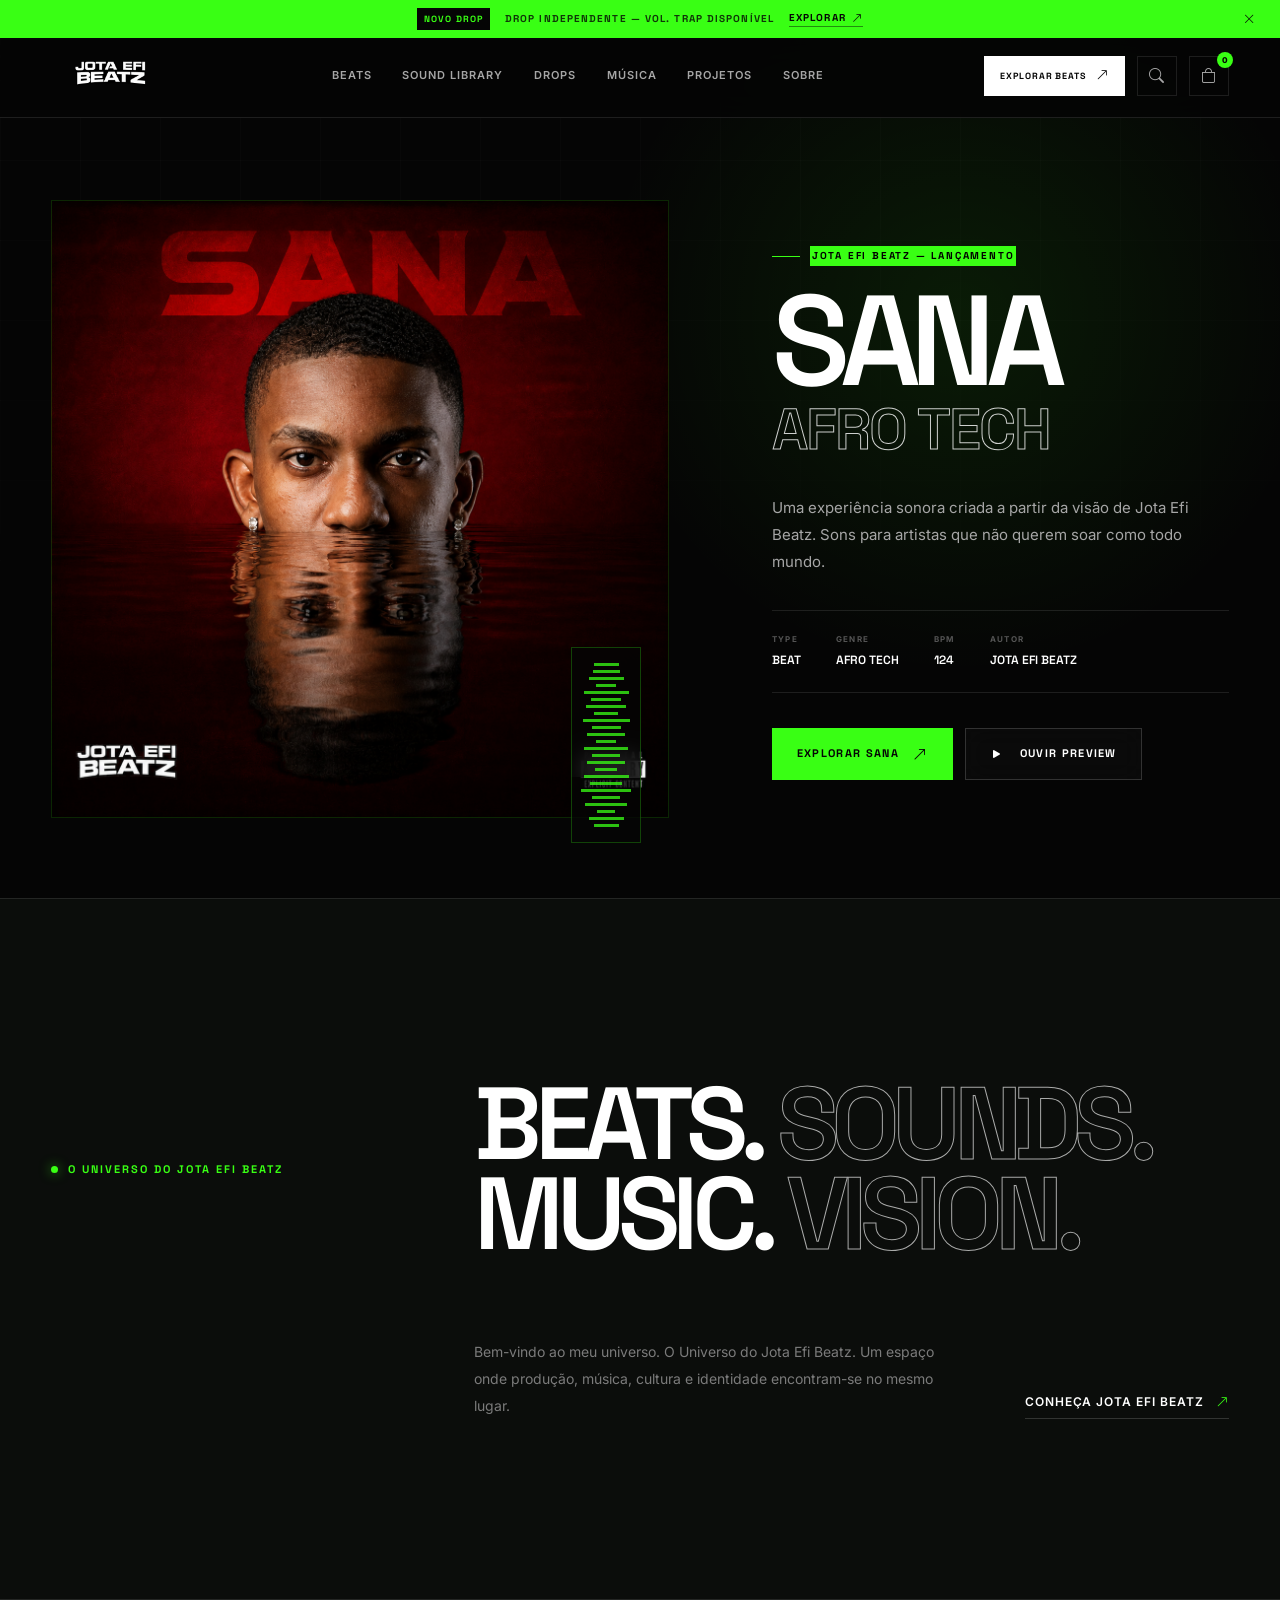
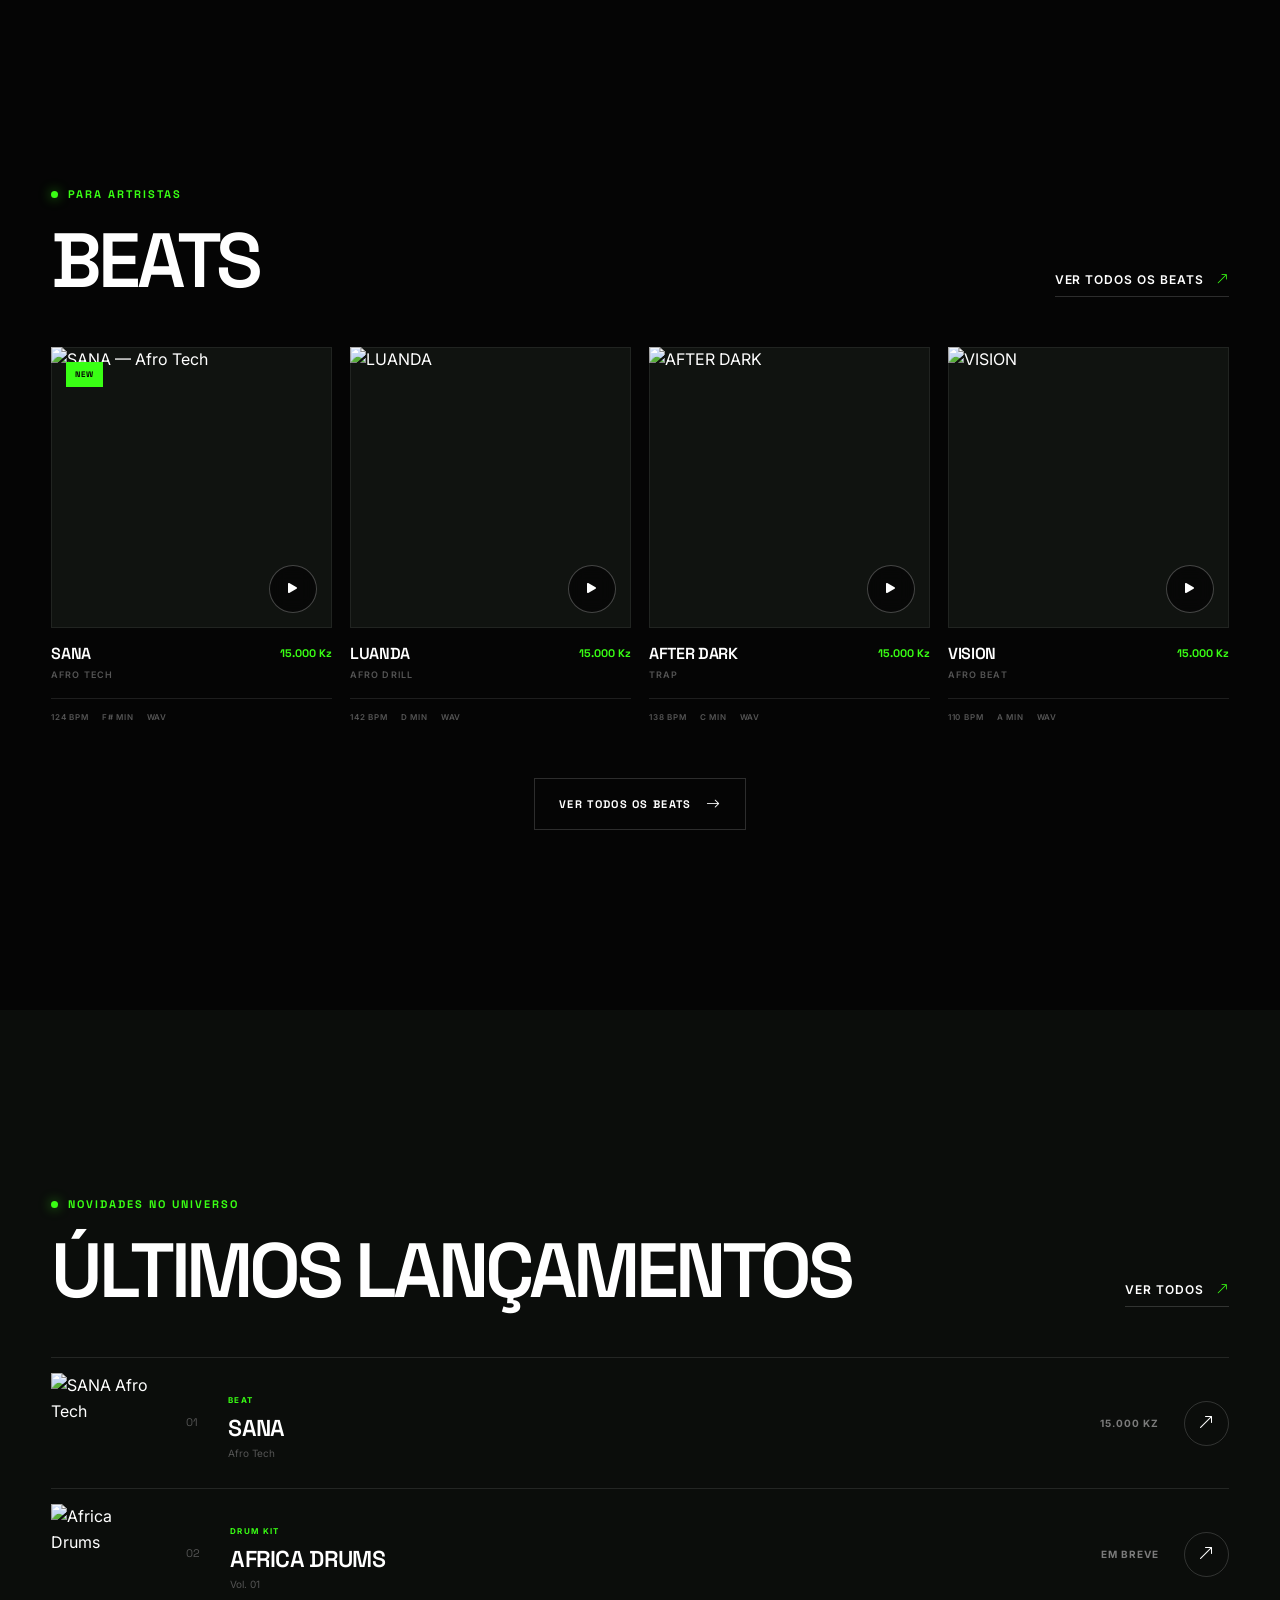
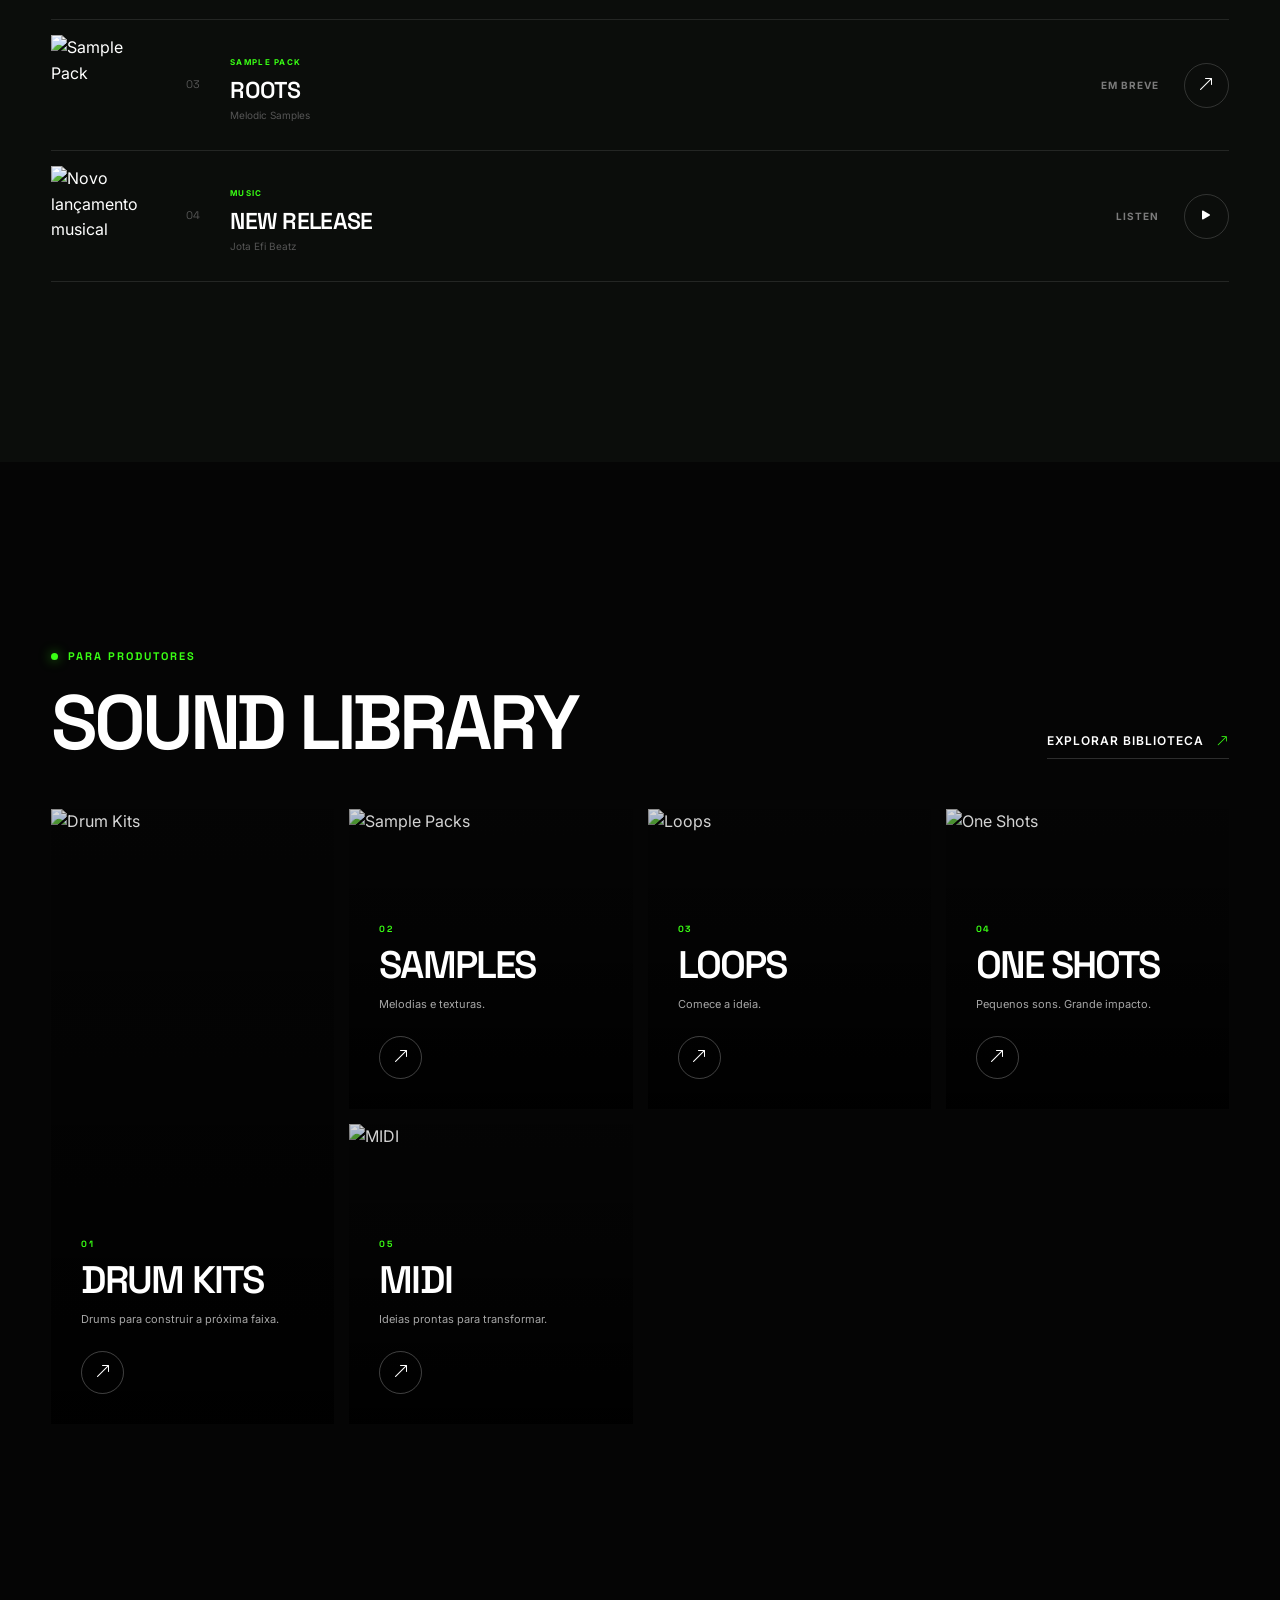
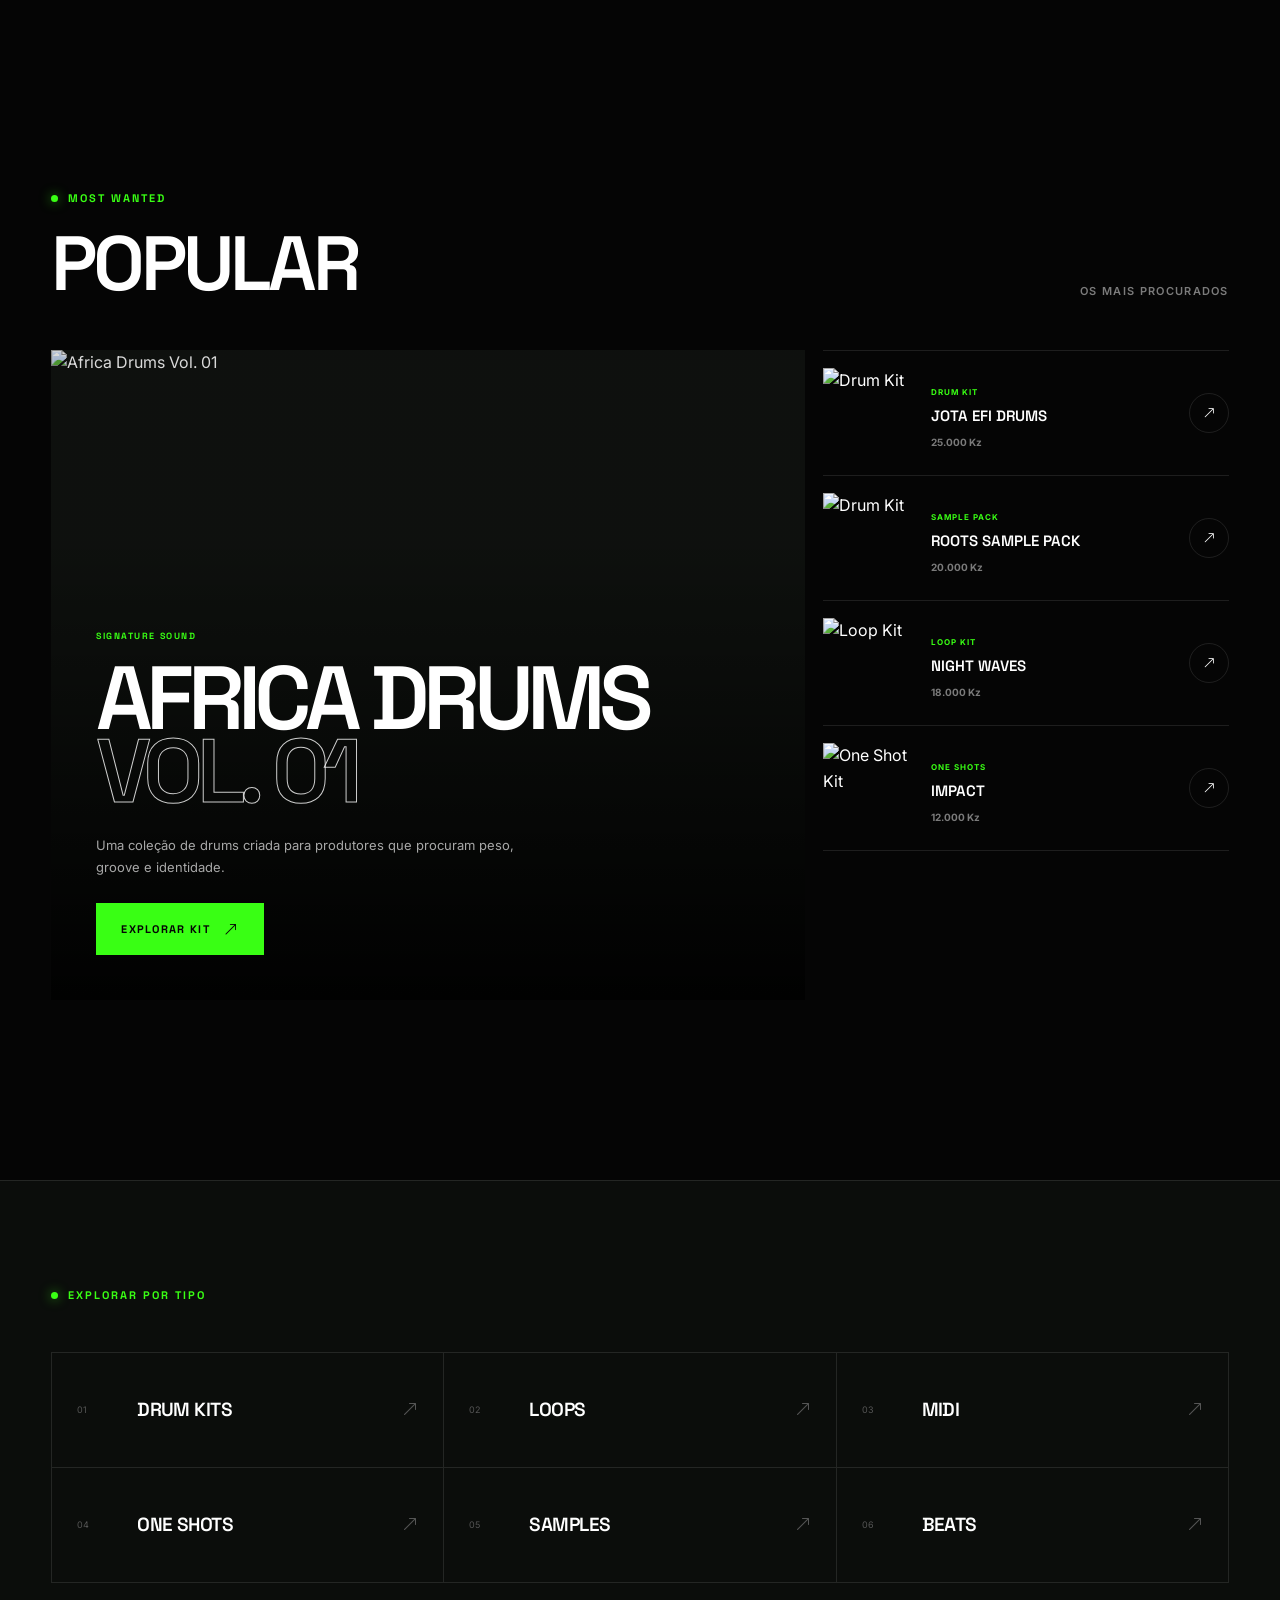
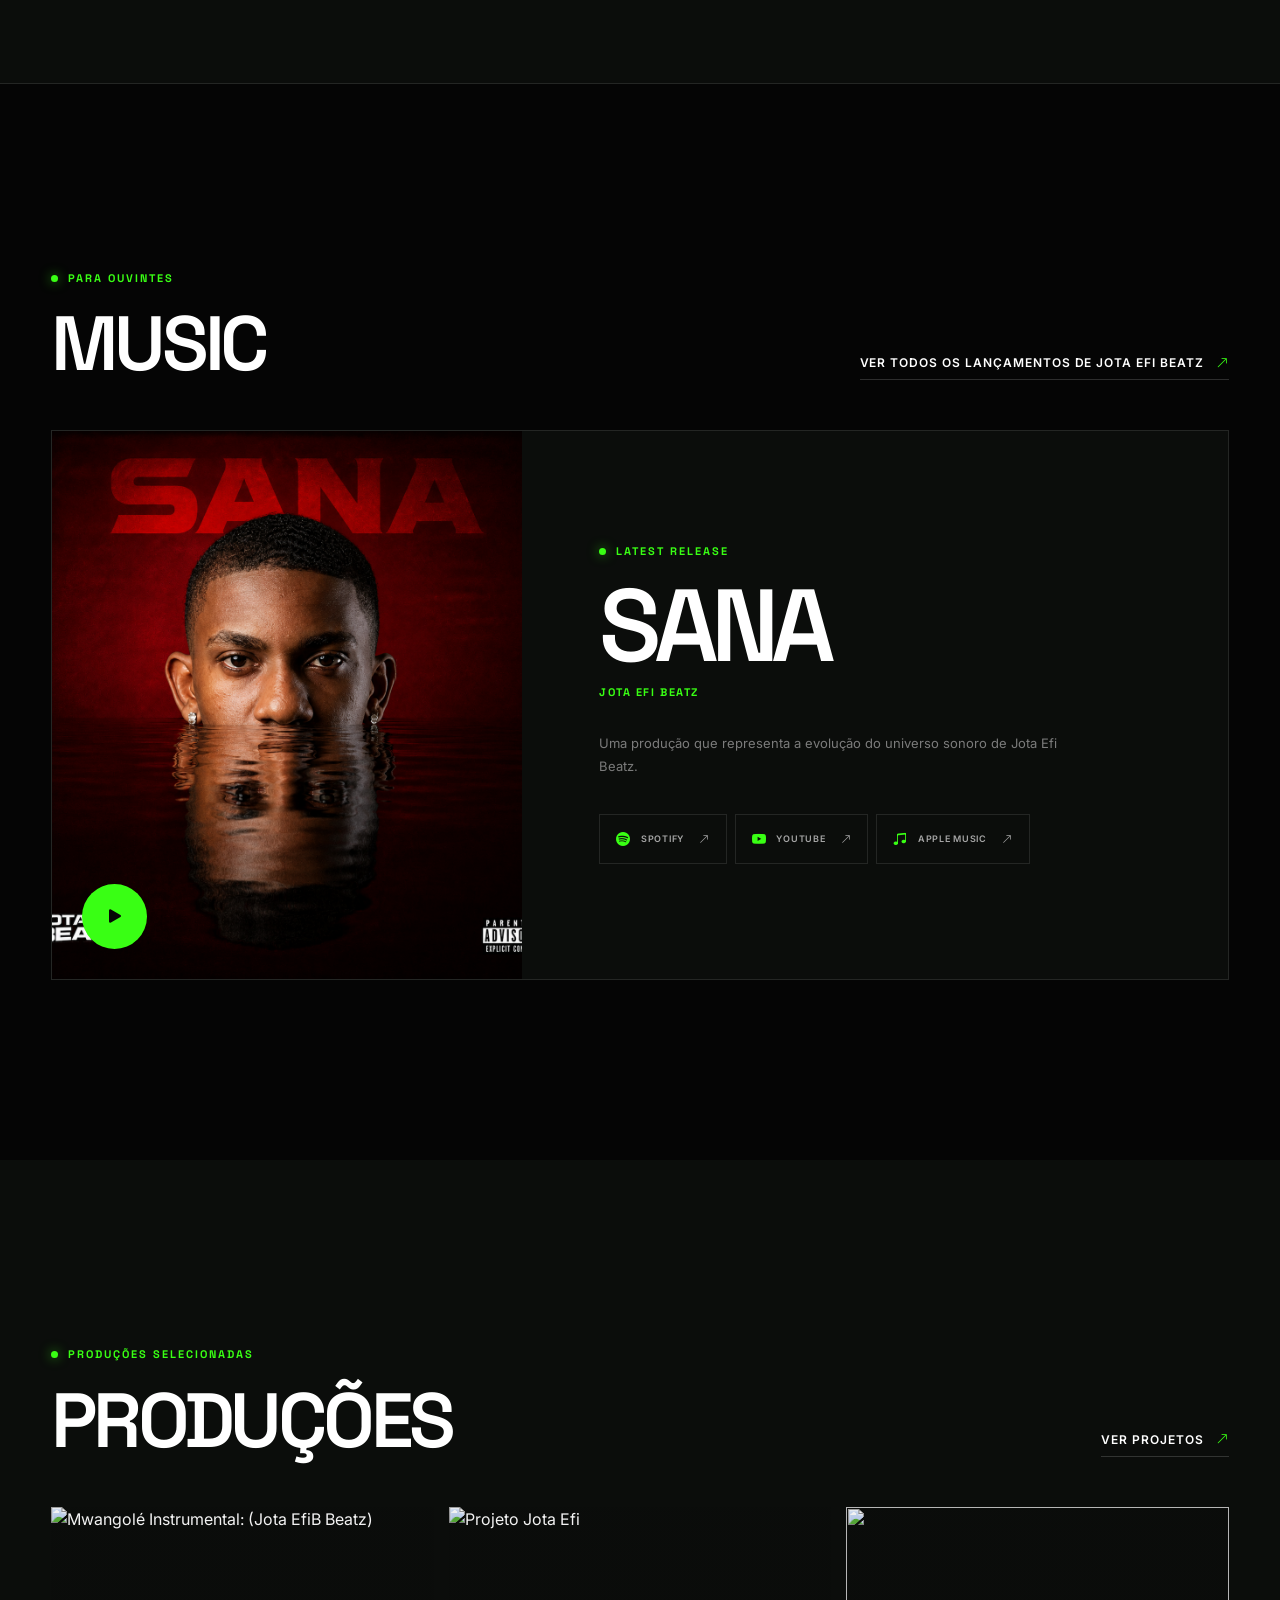
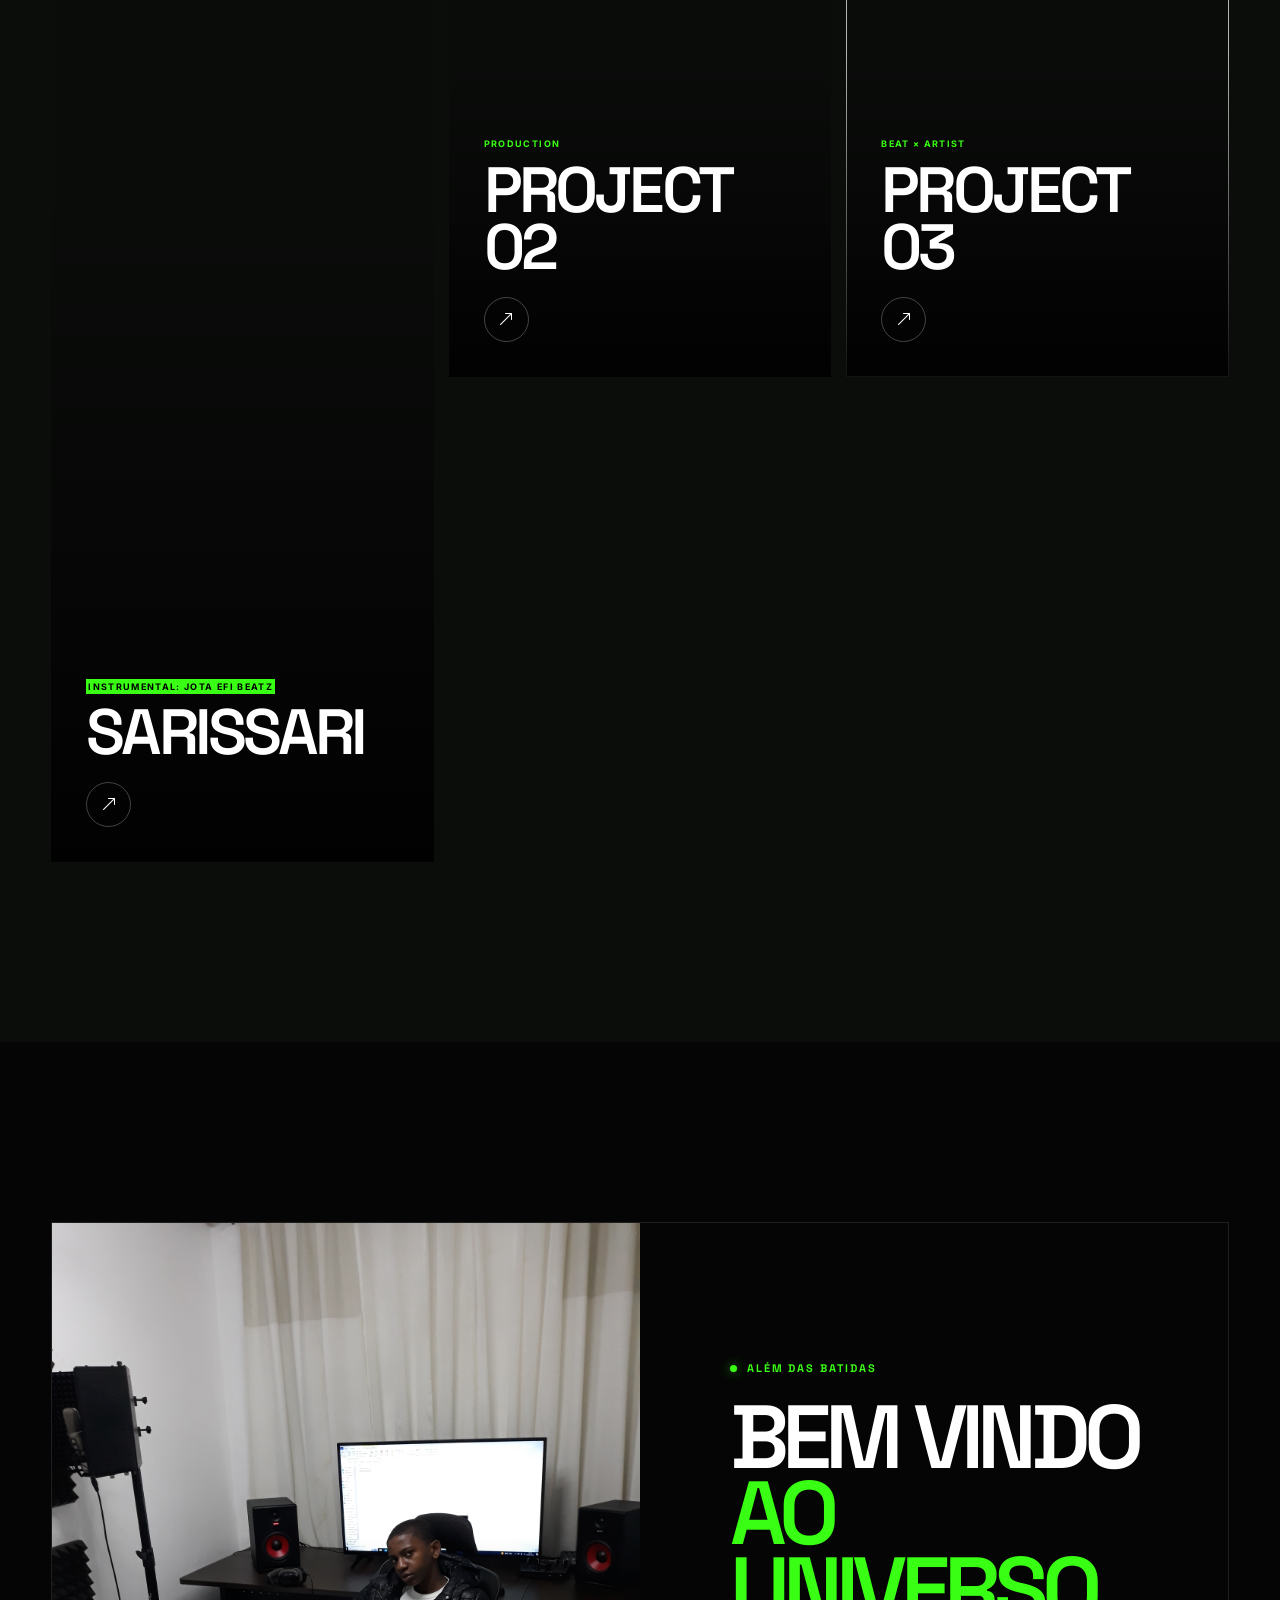
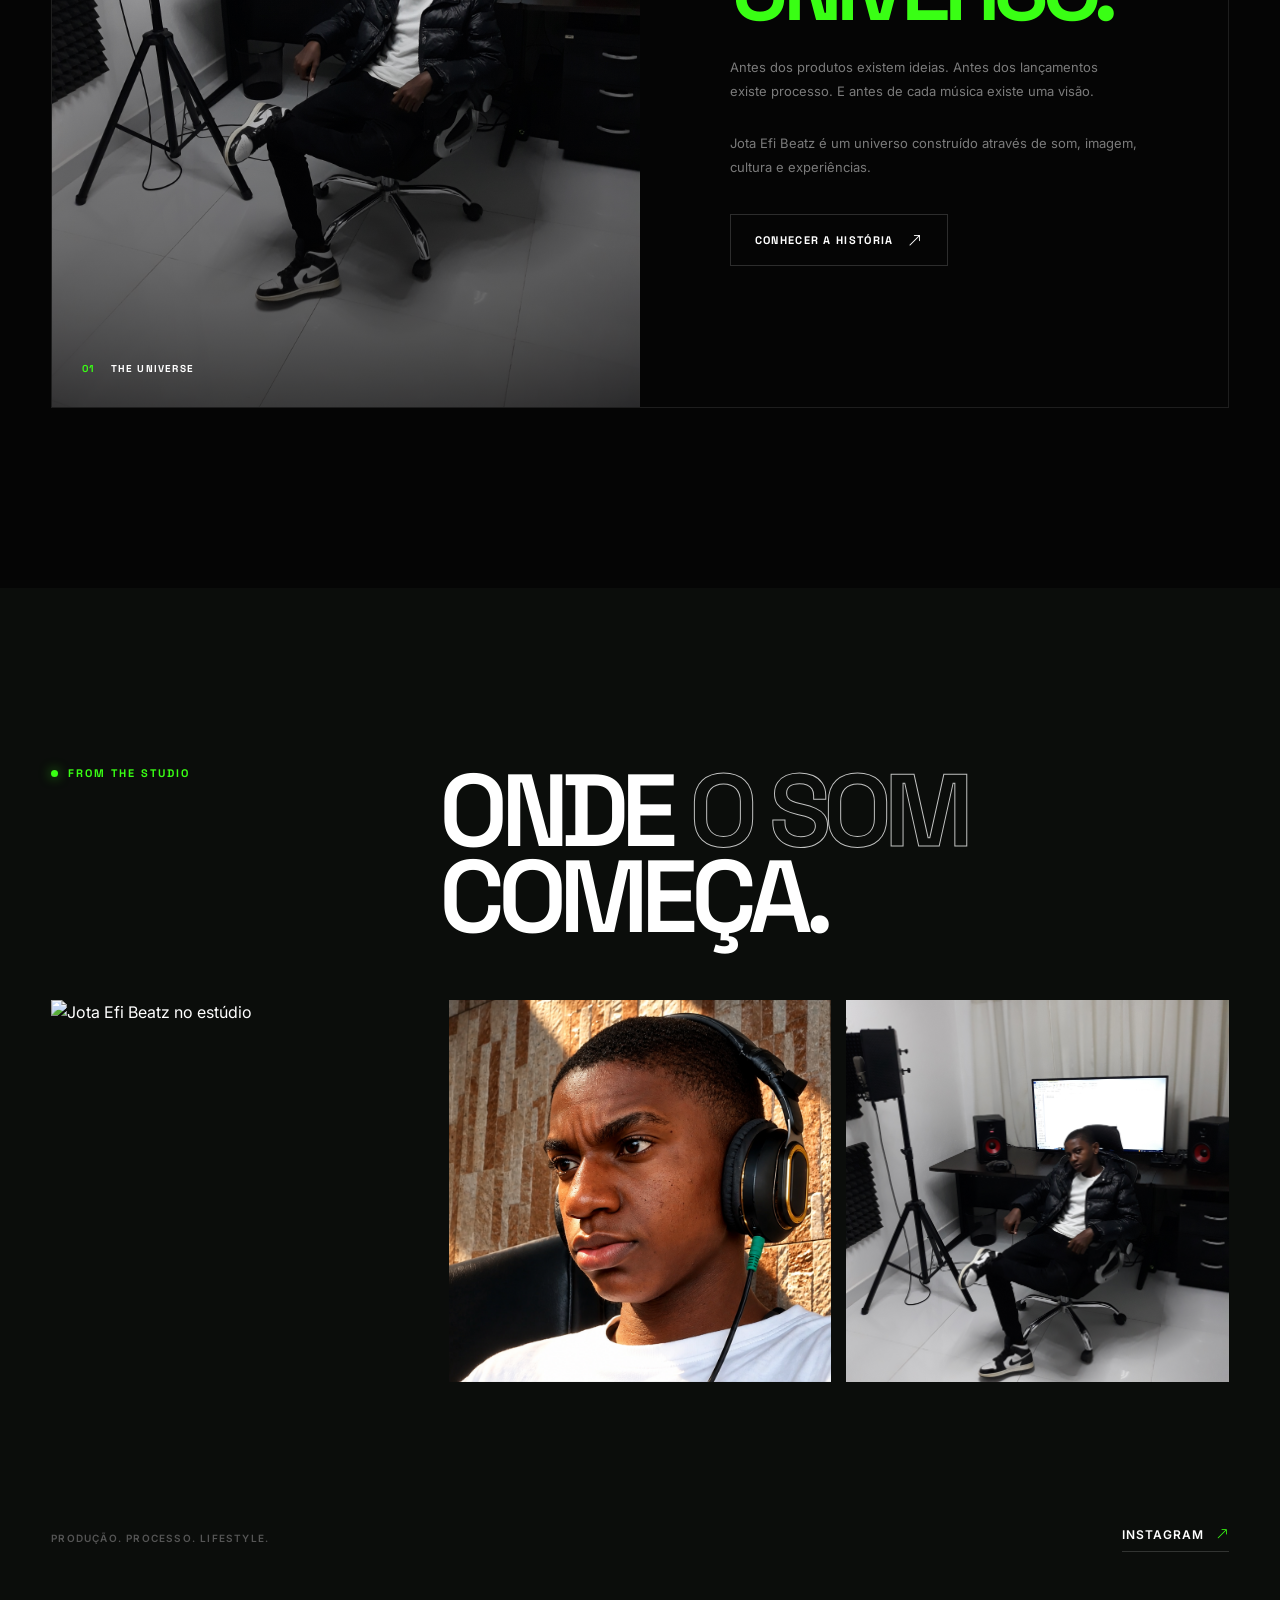
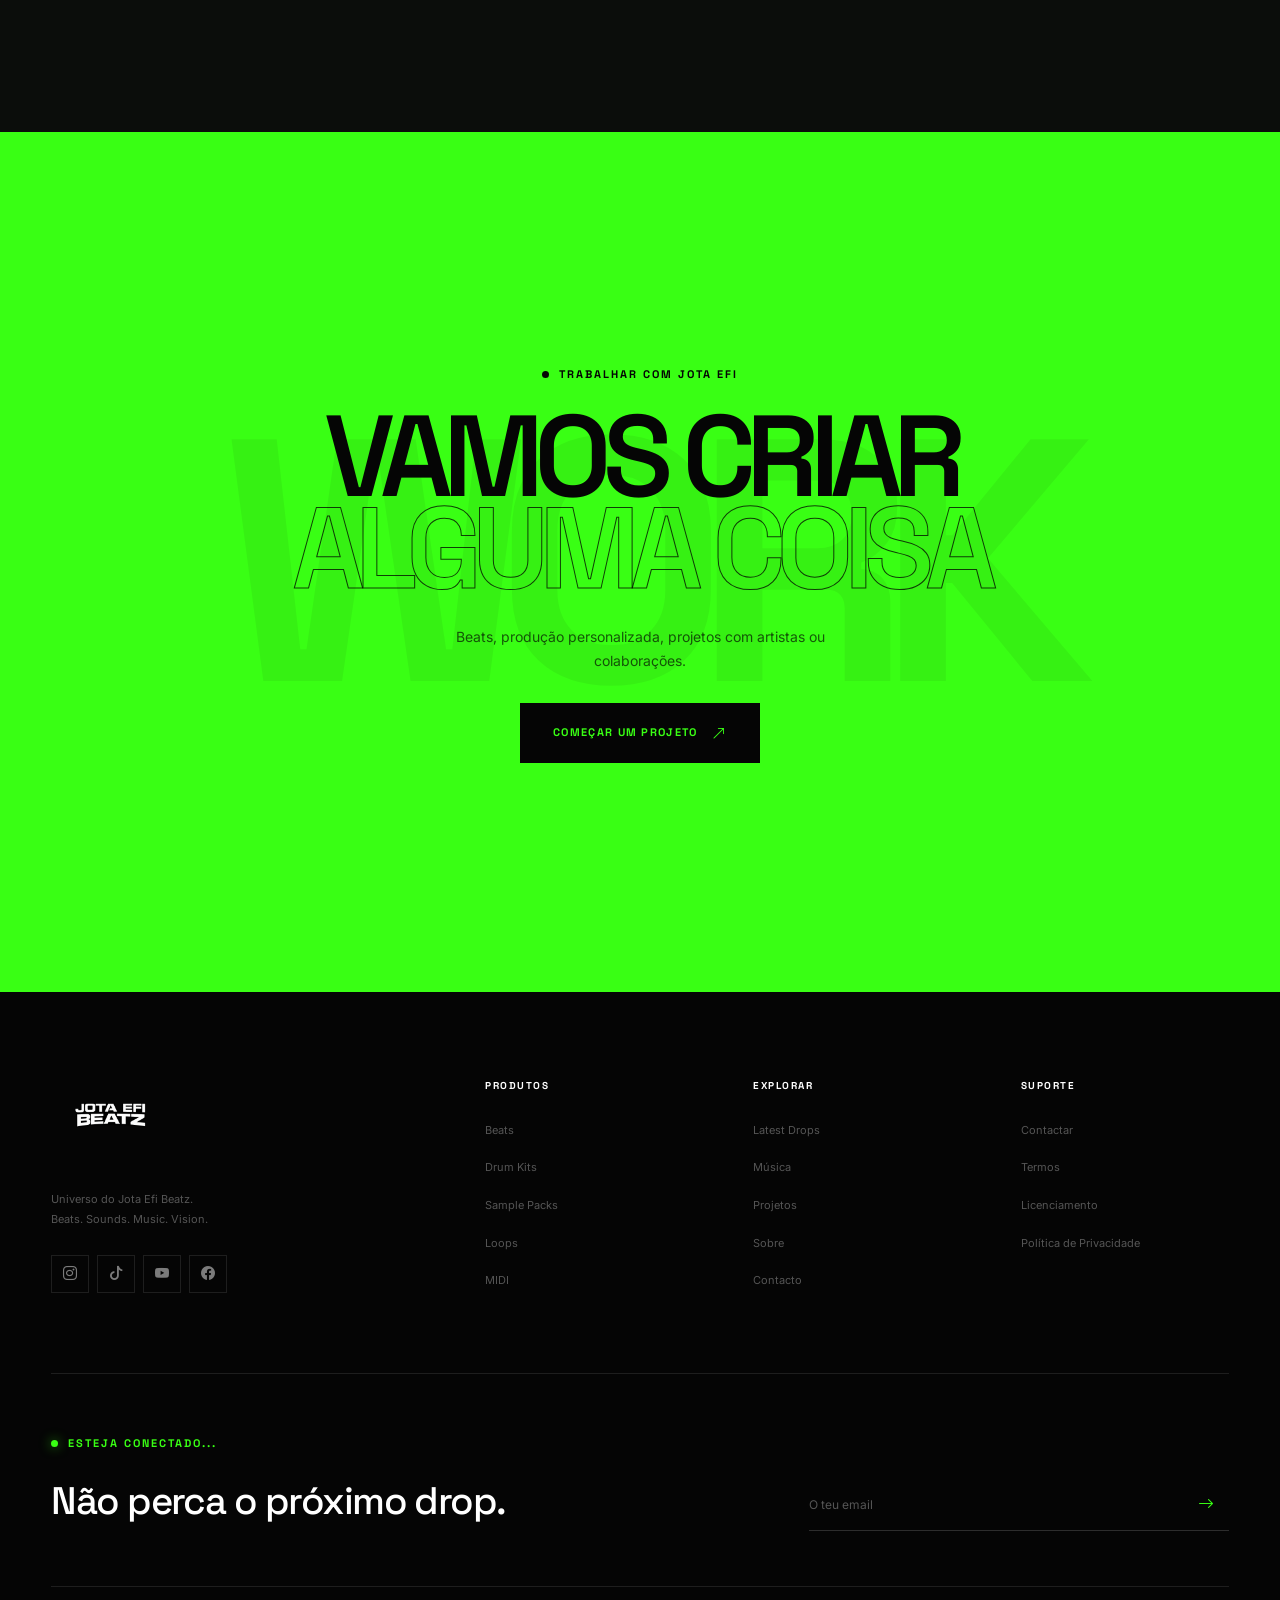
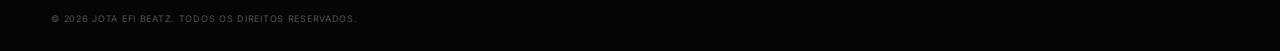
==== commit 909d863b: "menu-toggle atualizado e funcional" ====
--- a/index.html
+++ b/index.html
@@ -1,30 +1,19 @@
 <!DOCTYPE html>
 <html lang="pt-PT">
+
 <head>
     <!-- =========================================================
          BASIC META
     ========================================================== -->
     <meta charset="UTF-8">
 
-    <meta
-        name="viewport"
-        content="width=device-width, initial-scale=1.0"
-    >
-
-    <meta
-        name="description"
-        content="Jota Efi Beatz — Beats, Drum Kits, Samples, Music and Projects."
-    >
-
-    <meta
-        name="author"
-        content="Jota Efi Beatz"
-    >
-
-    <meta
-        name="theme-color"
-        content="#050505"
-    >
+    <meta name="viewport" content="width=device-width, initial-scale=1.0">
+
+    <meta name="description" content="Jota Efi Beatz — Beats, Drum Kits, Samples, Music and Projects.">
+
+    <meta name="author" content="Jota Efi Beatz">
+
+    <meta name="theme-color" content="#050505">
 
     <title>Jota Efi Beatz — The Producer's Universe</title>
 
@@ -40,41 +29,25 @@
 
     <link
         href="https://fonts.googleapis.com/css2?family=Inter:wght@300;400;500;600;700&family=Space+Grotesk:wght@400;500;600;700&display=swap"
-        rel="stylesheet"
-    >
+        rel="stylesheet">
 
 
     <!-- =========================================================
          BOOTSTRAP ICONS
     ========================================================== -->
-    <link
-        rel="stylesheet"
-        href="https://cdn.jsdelivr.net/npm/bootstrap-icons@1.13.1/font/bootstrap-icons.min.css"
-    >
+    <link rel="stylesheet" href="https://cdn.jsdelivr.net/npm/bootstrap-icons@1.13.1/font/bootstrap-icons.min.css">
 
 
     <!-- =========================================================
          PROJECT CSS
     ========================================================== -->
-    <link
-        rel="stylesheet"
-        href="./assets/css/style.css"
-    >
-
-    <link
-        rel="stylesheet"
-        href="./assets/css/components.css"
-    >
-
-    <link
-        rel="stylesheet"
-        href="./assets/css/responsive.css"
-    >
-
-    <link 
-        rel="icon" 
-        type="image/x-icon" 
-        href="assets/images/LOGO MEU/icons-jf/icon-jf-02-fv/favicon.ico">
+    <link rel="stylesheet" href="./assets/css/style.css">
+
+    <link rel="stylesheet" href="./assets/css/components.css">
+
+    <link rel="stylesheet" href="./assets/css/responsive.css">
+
+    <link rel="icon" type="image/x-icon" href="assets/images/LOGO MEU/icons-jf/icon-jf-02-fv/favicon.ico">
 </head>
 
 
@@ -84,18 +57,13 @@
          ACCESSIBILITY
     ========================================================== -->
 
-    <a
-        href="#main-content"
-        class="skip-link"
-    >
+    <a href="#main-content" class="skip-link">
         Saltar para o conteúdo
     </a>
 
 
     <!-- =========================================================
          ANNOUNCEMENT BAR
-         Inspirada na barra promocional do Jay Cactus,
-         mas adaptada para Jota Efi.
     ========================================================== -->
 
     <div class="announcement-bar">
@@ -107,13 +75,10 @@
             </span>
 
             <span class="announcement-bar__text">
-                SANA — AFRO TECH JÁ ESTÁ DISPONÍVEL
+                DROP INDEPENDENTE — Vol. Trap Disponível
             </span>
 
-            <a
-                href="./pages/drops.html"
-                class="announcement-bar__link"
-            >
+            <a href="./pages/drops.html" class="announcement-bar__link">
                 EXPLORAR
                 <i class="bi bi-arrow-up-right"></i>
             </a>
@@ -121,11 +86,7 @@
         </div>
 
 
-        <button
-            class="announcement-bar__close"
-            aria-label="Fechar anúncio"
-            type="button"
-        >
+        <button class="announcement-bar__close" aria-label="Fechar anúncio" type="button">
             <i class="bi bi-x-lg"></i>
         </button>
 
@@ -140,105 +101,67 @@
 
         <div class="container site-header__inner">
 
-
-            <!-- LOGO -->
-
-            <a
-                href="./index.html"
-                class="brand"
-                aria-label="Jota Efi Beatz — Página inicial"
-            >
-
-                <img
-                    src="assets/images/LOGO MEU/logo/logo-jotaefibeatz-semfundo.png"
-                    alt="Jota Efi Beatz"
-                    class="brand__logo"
-                >
-
+            <!-- ==================================================
+             LOGO
+        =================================================== -->
+            <a href="./index.html" class="brand" aria-label="Jota Efi Beatz — Página inicial">
+                <img src="assets/images/LOGO MEU/logo/logo-jotaefibeatz-semfundo.png" alt="Jota Efi Beatz"
+                    class="brand__logo">
             </a>
 
 
-            <!-- DESKTOP NAVIGATION -->
-
-            <nav
-                class="main-navigation"
-                aria-label="Navegação principal"
-            >
-
-                <a
-                    href="../pages/beats.html"
-                    class="nav-link"
-                >
+            <!-- ==================================================
+             DESKTOP NAVIGATION
+        =================================================== -->
+            <nav class="main-navigation" aria-label="Navegação principal">
+
+                <a href="./pages/beats.html" class="nav-link">
                     Beats
                 </a>
 
-                <a
-                    href="./pages/sound-library.html"
-                    class="nav-link"
-                >
+                <a href="./pages/sound-library.html" class="nav-link">
                     Sound Library
                 </a>
 
-                <a
-                    href="./pages/drops.html"
-                    class="nav-link"
-                >
+                <a href="./pages/drops.html" class="nav-link">
                     Drops
                 </a>
 
-                <a
-                    href="./pages/music.html"
-                    class="nav-link"
-                >
+                <a href="./pages/music.html" class="nav-link">
                     Música
                 </a>
 
-                <a
-                    href="./pages/projects.html"
-                    class="nav-link"
-                >
+                <a href="./pages/projects.html" class="nav-link">
                     Projetos
                 </a>
 
-                <a
-                    href="./pages/about.html"
-                    class="nav-link"
-                >
+                <a href="./pages/about.html" class="nav-link">
                     Sobre
                 </a>
 
             </nav>
 
 
-            <!-- HEADER ACTIONS -->
-
+            <!-- ==================================================
+             HEADER ACTIONS
+        =================================================== -->
             <div class="header-actions">
 
-                <a
-                    href="./pages/beats.html"
-                    class="header-cta"
-                >
+                <!-- CTA -->
+                <a href="./pages/beats.html" class="header-cta">
                     <span>Explorar Beats</span>
-
                     <i class="bi bi-arrow-up-right"></i>
                 </a>
 
 
-                <button
-                    class="icon-button"
-                    type="button"
-                    aria-label="Pesquisar"
-                    data-search-trigger
-                >
+                <!-- SEARCH -->
+                <button class="icon-button" type="button" aria-label="Pesquisar" data-search-trigger>
                     <i class="bi bi-search"></i>
                 </button>
 
 
-                <a
-                    href="#"
-                    class="icon-button"
-                    aria-label="Carrinho"
-                >
+                <!-- CART -->
+                <a href="#" class="icon-button" aria-label="Carrinho">
                     <i class="bi bi-bag"></i>
 
                     <span class="cart-count">
@@ -247,16 +170,12 @@
                 </a>
 
 
-                <!-- MOBILE MENU -->
-
-                <button
-                    class="menu-toggle"
-                    type="button"
-                    aria-label="Abrir menu"
-                    aria-expanded="false"
-                    data-menu-toggle
-                >
-                    <i class="bi bi-list"></i>
+                <!-- ==================================================
+                 MOBILE MENU TOGGLE
+            =================================================== -->
+                <button class="menu-toggle" type="button" aria-label="Abrir menu" aria-expanded="false"
+                    aria-controls="mobile-navigation" data-menu-toggle>
+                    <i class="bi bi-list" aria-hidden="true"></i>
                 </button>
 
             </div>
@@ -264,46 +183,53 @@
         </div>
 
 
-        <!-- MOBILE NAVIGATION -->
-
-        <div
-            class="mobile-navigation"
-            data-mobile-menu
-        >
-
-            <nav
-                class="mobile-navigation__nav"
-                aria-label="Navegação mobile"
-            >
-
-                <a href="./pages/beats.html">
-                    Beats
-                    <i class="bi bi-arrow-up-right"></i>
+        <!-- ======================================================
+         MOBILE NAVIGATION
+    ======================================================= -->
+        <div id="mobile-navigation" class="mobile-navigation" data-mobile-menu aria-hidden="true">
+
+            <nav class="mobile-navigation__nav" aria-label="Navegação mobile">
+
+                <a href="./pages/beats.html" class="mobile-nav-link">
+                    <span>Beats</span>
+                    <i class="bi bi-arrow-up-right" aria-hidden="true"></i>
                 </a>
 
-                <a href="./pages/sound-library.html">
-                    Sound Library
-                    <i class="bi bi-arrow-up-right"></i>
+
+                <a href="./pages/sound-library.html" class="mobile-nav-link">
+                    <span>Sound Library</span>
+                    <i class="bi bi-arrow-up-right" aria-hidden="true"></i>
                 </a>
 
-                <a href="./pages/drops.html">
-                    Drops
-                    <i class="bi bi-arrow-up-right"></i>
+
+                <a href="./pages/drops.html" class="mobile-nav-link">
+                    <span>Drops</span>
+                    <i class="bi bi-arrow-up-right" aria-hidden="true"></i>
                 </a>
 
-                <a href="./pages/music.html">
-                    Música
-                    <i class="bi bi-arrow-up-right"></i>
+
+                <a href="./pages/music.html" class="mobile-nav-link">
+                    <span>Música</span>
+                    <i class="bi bi-arrow-up-right" aria-hidden="true"></i>
                 </a>
 
-                <a href="./pages/projects.html">
-                    Projetos
-                    <i class="bi bi-arrow-up-right"></i>
+
+                <a href="./pages/projects.html" class="mobile-nav-link">
+                    <span>Projetos</span>
+                    <i class="bi bi-arrow-up-right" aria-hidden="true"></i>
                 </a>
 
-                <a href="./pages/about.html">
-                    Sobre
-                    <i class="bi bi-arrow-up-right"></i>
+
+                <a href="./pages/about.html" class="mobile-nav-link">
+                    <span>Sobre</span>
+                    <i class="bi bi-arrow-up-right" aria-hidden="true"></i>
+                </a>
+
+
+                <!-- CTA MOBILE -->
+                <a href="./pages/beats.html" class="mobile-nav-link mobile-nav-link--cta">
+                    <span>Explorar Beats</span>
+                    <i class="bi bi-arrow-up-right" aria-hidden="true"></i>
                 </a>
 
             </nav>
@@ -338,11 +264,7 @@
 
                         <div class="hero__image-wrapper">
 
-                            <img
-                                src="./assets/images/sana-hero.png"
-                                alt="SANA — Afro Tech"
-                                class="hero__image"
-                            >
+                            <img src="./assets/images/sana-hero.png" alt="SANA — Afro Tech" class="hero__image">
 
                         </div>
 
@@ -473,10 +395,7 @@
 
                         <div class="hero__actions">
 
-                            <a
-                                href="./products/beats/sana.html"
-                                class="button button--primary"
-                            >
+                            <a href="./products/beats/sana.html" class="button button--primary">
 
                                 <span>
                                     Explorar SANA
@@ -487,12 +406,8 @@
                             </a>
 
 
-                            <button
-                                type="button"
-                                class="button button--secondary"
-                                data-audio-preview
-                                data-audio="./assets/audio/beats/sana-preview.mp3"
-                            >
+                            <button type="button" class="button button--secondary" data-audio-preview
+                                data-audio="./assets/audio/beats/sana-preview.mp3">
 
                                 <i class="bi bi-play-fill"></i>
 
@@ -542,7 +457,7 @@
 
                         <p>
 
-                            Bem-vindo ao meu universo. O Uniiverso do Jota Efi Beatz.
+                            Bem-vindo ao meu universo. O Universo do Jota Efi Beatz.
                             Um espaço onde produção, música,
                             cultura e identidade encontram-se
                             no mesmo lugar.
@@ -550,12 +465,9 @@
                         </p>
 
 
-                        <a
-                            href="./pages/about.html"
-                            class="text-link"
-                        >
-
-                            Conheça Jota Efi Beatz 
+                        <a href="./pages/about.html" class="text-link">
+
+                            Conheça Jota Efi Beatz
 
                             <i class="bi bi-arrow-up-right"></i>
 
@@ -596,10 +508,7 @@
                     </div>
 
 
-                    <a
-                        href="./pages/beats.html"
-                        class="text-link"
-                    >
+                    <a href="./pages/beats.html" class="text-link">
 
                         Ver todos os Beats
 
@@ -619,18 +528,12 @@
 
                     <article class="product-card">
 
-                        <a
-                            href="./products/beats/sana.html"
-                            class="product-card__image-link"
-                        >
+                        <a href="./products/beats/sana.html" class="product-card__image-link">
 
                             <div class="product-card__image-wrapper">
 
-                                <img
-                                    src="./assets/images/beats/sana-cover.jpg"
-                                    alt="SANA — Afro Tech"
-                                    class="product-card__image"
-                                >
+                                <img src="./assets/images/beats/sana-cover.jpg" alt="SANA — Afro Tech"
+                                    class="product-card__image">
 
 
                                 <span class="product-card__badge">
@@ -638,13 +541,8 @@
                                 </span>
 
 
-                                <button
-                                    class="product-card__play"
-                                    type="button"
-                                    aria-label="Ouvir SANA"
-                                    data-audio-preview
-                                    data-audio="./assets/audio/beats/sana-preview.mp3"
-                                >
+                                <button class="product-card__play" type="button" aria-label="Ouvir SANA"
+                                    data-audio-preview data-audio="./assets/audio/beats/sana-preview.mp3">
 
                                     <i class="bi bi-play-fill"></i>
 
@@ -704,25 +602,15 @@
 
                     <article class="product-card">
 
-                        <a
-                            href="#"
-                            class="product-card__image-link"
-                        >
+                        <a href="#" class="product-card__image-link">
 
                             <div class="product-card__image-wrapper">
 
-                                <img
-                                    src="./assets/images/beats/luanda-cover.jpg"
-                                    alt="LUANDA"
-                                    class="product-card__image"
-                                >
-
-
-                                <button
-                                    class="product-card__play"
-                                    type="button"
-                                    aria-label="Ouvir LUANDA"
-                                >
+                                <img src="./assets/images/beats/luanda-cover.jpg" alt="LUANDA"
+                                    class="product-card__image">
+
+
+                                <button class="product-card__play" type="button" aria-label="Ouvir LUANDA">
 
                                     <i class="bi bi-play-fill"></i>
 
@@ -782,25 +670,15 @@
 
                     <article class="product-card">
 
-                        <a
-                            href="#"
-                            class="product-card__image-link"
-                        >
+                        <a href="#" class="product-card__image-link">
 
                             <div class="product-card__image-wrapper">
 
-                                <img
-                                    src="./assets/images/beats/after-dark-cover.jpg"
-                                    alt="AFTER DARK"
-                                    class="product-card__image"
-                                >
-
-
-                                <button
-                                    class="product-card__play"
-                                    type="button"
-                                    aria-label="Ouvir AFTER DARK"
-                                >
+                                <img src="./assets/images/beats/after-dark-cover.jpg" alt="AFTER DARK"
+                                    class="product-card__image">
+
+
+                                <button class="product-card__play" type="button" aria-label="Ouvir AFTER DARK">
 
                                     <i class="bi bi-play-fill"></i>
 
@@ -860,25 +738,15 @@
 
                     <article class="product-card">
 
-                        <a
-                            href="#"
-                            class="product-card__image-link"
-                        >
+                        <a href="#" class="product-card__image-link">
 
                             <div class="product-card__image-wrapper">
 
-                                <img
-                                    src="./assets/images/beats/vision-cover.jpg"
-                                    alt="VISION"
-                                    class="product-card__image"
-                                >
-
-
-                                <button
-                                    class="product-card__play"
-                                    type="button"
-                                    aria-label="Ouvir VISION"
-                                >
+                                <img src="./assets/images/beats/vision-cover.jpg" alt="VISION"
+                                    class="product-card__image">
+
+
+                                <button class="product-card__play" type="button" aria-label="Ouvir VISION">
 
                                     <i class="bi bi-play-fill"></i>
 
@@ -940,10 +808,7 @@
 
                 <div class="section-footer">
 
-                    <a
-                        href="./pages/beats.html"
-                        class="button button--outline"
-                    >
+                    <a href="./pages/beats.html" class="button button--outline">
 
                         Ver todos os Beats
 
@@ -982,10 +847,7 @@
                     </div>
 
 
-                    <a
-                        href="./pages/drops.html"
-                        class="text-link"
-                    >
+                    <a href="./pages/drops.html" class="text-link">
 
                         Ver todos
 
@@ -1005,15 +867,9 @@
 
                     <article class="drop-item">
 
-                        <a
-                            href="./products/beats/sana.html"
-                            class="drop-item__image"
-                        >
-
-                            <img
-                                src="./assets/images/drops/sana-drop.jpg"
-                                alt="SANA Afro Tech"
-                            >
+                        <a href="./products/beats/sana.html" class="drop-item__image">
+
+                            <img src="./assets/images/drops/sana-drop.jpg" alt="SANA Afro Tech">
 
                         </a>
 
@@ -1050,11 +906,7 @@
                                 15.000 Kz
                             </span>
 
-                            <a
-                                href="./products/beats/sana.html"
-                                class="round-arrow"
-                                aria-label="Abrir SANA"
-                            >
+                            <a href="./products/beats/sana.html" class="round-arrow" aria-label="Abrir SANA">
 
                                 <i class="bi bi-arrow-up-right"></i>
 
@@ -1069,15 +921,9 @@
 
                     <article class="drop-item">
 
-                        <a
-                            href="#"
-                            class="drop-item__image"
-                        >
-
-                            <img
-                                src="./assets/images/drops/africa-drums.jpg"
-                                alt="Africa Drums"
-                            >
+                        <a href="#" class="drop-item__image">
+
+                            <img src="./assets/images/drops/africa-drums.jpg" alt="Africa Drums">
 
                         </a>
 
@@ -1114,11 +960,7 @@
                                 EM BREVE
                             </span>
 
-                            <a
-                                href="#"
-                                class="round-arrow"
-                                aria-label="Abrir Africa Drums"
-                            >
+                            <a href="#" class="round-arrow" aria-label="Abrir Africa Drums">
 
                                 <i class="bi bi-arrow-up-right"></i>
 
@@ -1133,15 +975,9 @@
 
                     <article class="drop-item">
 
-                        <a
-                            href="#"
-                            class="drop-item__image"
-                        >
-
-                            <img
-                                src="./assets/images/drops/sample-pack-01.jpg"
-                                alt="Sample Pack"
-                            >
+                        <a href="#" class="drop-item__image">
+
+                            <img src="./assets/images/drops/sample-pack-01.jpg" alt="Sample Pack">
 
                         </a>
 
@@ -1178,11 +1014,7 @@
                                 EM BREVE
                             </span>
 
-                            <a
-                                href="#"
-                                class="round-arrow"
-                                aria-label="Abrir Roots"
-                            >
+                            <a href="#" class="round-arrow" aria-label="Abrir Roots">
 
                                 <i class="bi bi-arrow-up-right"></i>
 
@@ -1197,15 +1029,9 @@
 
                     <article class="drop-item">
 
-                        <a
-                            href="#"
-                            class="drop-item__image"
-                        >
-
-                            <img
-                                src="./assets/images/drops/new-release.jpg"
-                                alt="Novo lançamento musical"
-                            >
+                        <a href="#" class="drop-item__image">
+
+                            <img src="./assets/images/drops/new-release.jpg" alt="Novo lançamento musical">
 
                         </a>
 
@@ -1242,11 +1068,7 @@
                                 LISTEN
                             </span>
 
-                            <a
-                                href="./pages/music.html"
-                                class="round-arrow"
-                                aria-label="Ouvir lançamento"
-                            >
+                            <a href="./pages/music.html" class="round-arrow" aria-label="Ouvir lançamento">
 
                                 <i class="bi bi-play-fill"></i>
 
@@ -1287,10 +1109,7 @@
                     </div>
 
 
-                    <a
-                        href="./pages/sound-library.html"
-                        class="text-link"
-                    >
+                    <a href="./pages/sound-library.html" class="text-link">
 
                         Explorar biblioteca
 
@@ -1308,17 +1127,11 @@
 
                     <!-- DRUM KITS -->
 
-                    <a
-                        href="./pages/sound-library.html#drum-kits"
-                        class="library-card library-card--large"
-                    >
+                    <a href="./pages/sound-library.html#drum-kits" class="library-card library-card--large">
 
                         <div class="library-card__background">
 
-                            <img
-                                src="./assets/images/drum-kits/library-drums.jpg"
-                                alt="Drum Kits"
-                            >
+                            <img src="./assets/images/drum-kits/library-drums.jpg" alt="Drum Kits">
 
                         </div>
 
@@ -1354,17 +1167,11 @@
 
                     <!-- SAMPLES -->
 
-                    <a
-                        href="./pages/sound-library.html#samples"
-                        class="library-card"
-                    >
+                    <a href="./pages/sound-library.html#samples" class="library-card">
 
                         <div class="library-card__background">
 
-                            <img
-                                src="./assets/images/samples/library-samples.jpg"
-                                alt="Sample Packs"
-                            >
+                            <img src="./assets/images/samples/library-samples.jpg" alt="Sample Packs">
 
                         </div>
 
@@ -1399,17 +1206,11 @@
 
                     <!-- LOOPS -->
 
-                    <a
-                        href="./pages/sound-library.html#loops"
-                        class="library-card"
-                    >
+                    <a href="./pages/sound-library.html#loops" class="library-card">
 
                         <div class="library-card__background">
 
-                            <img
-                                src="./assets/images/samples/library-loops.jpg"
-                                alt="Loops"
-                            >
+                            <img src="./assets/images/samples/library-loops.jpg" alt="Loops">
 
                         </div>
 
@@ -1444,17 +1245,11 @@
 
                     <!-- ONE SHOTS -->
 
-                    <a
-                        href="./pages/sound-library.html#one-shots"
-                        class="library-card"
-                    >
+                    <a href="./pages/sound-library.html#one-shots" class="library-card">
 
                         <div class="library-card__background">
 
-                            <img
-                                src="./assets/images/samples/library-one-shots.jpg"
-                                alt="One Shots"
-                            >
+                            <img src="./assets/images/samples/library-one-shots.jpg" alt="One Shots">
 
                         </div>
 
@@ -1490,17 +1285,11 @@
 
                     <!-- MIDI -->
 
-                    <a
-                        href="./pages/sound-library.html#midi"
-                        class="library-card"
-                    >
+                    <a href="./pages/sound-library.html#midi" class="library-card">
 
                         <div class="library-card__background">
 
-                            <img
-                                src="./assets/images/samples/library-midi.jpg"
-                                alt="MIDI"
-                            >
+                            <img src="./assets/images/samples/library-midi.jpg" alt="MIDI">
 
                         </div>
 
@@ -1580,10 +1369,7 @@
 
                         <div class="popular-featured__image">
 
-                            <img
-                                src="./assets/images/drum-kits/africa-drums-featured.jpg"
-                                alt="Africa Drums Vol. 01"
-                            >
+                            <img src="./assets/images/drum-kits/africa-drums-featured.jpg" alt="Africa Drums Vol. 01">
 
                             <div class="popular-featured__gradient"></div>
 
@@ -1608,10 +1394,7 @@
                                 </p>
 
 
-                                <a
-                                    href="#"
-                                    class="button button--primary"
-                                >
+                                <a href="#" class="button button--primary">
 
                                     Explorar Kit
 
@@ -1635,10 +1418,7 @@
 
                             <div class="mini-product-card__image">
 
-                                <img
-                                    src="./assets/images/drum-kits/kit-01.jpg"
-                                    alt="Drum Kit"
-                                >
+                                <img src="./assets/images/drum-kits/kit-01.jpg" alt="Drum Kit">
 
                             </div>
 
@@ -1660,11 +1440,7 @@
                             </div>
 
 
-                            <a
-                                href="#"
-                                class="mini-product-card__arrow"
-                                aria-label="Abrir produto"
-                            >
+                            <a href="#" class="mini-product-card__arrow" aria-label="Abrir produto">
 
                                 <i class="bi bi-arrow-up-right"></i>
 
@@ -1677,10 +1453,7 @@
 
                             <div class="mini-product-card__image">
 
-                                <img
-                                    src="./assets/images/drum-kits/kit-02.jpg"
-                                    alt="Drum Kit"
-                                >
+                                <img src="./assets/images/drum-kits/kit-02.jpg" alt="Drum Kit">
 
                             </div>
 
@@ -1702,11 +1475,7 @@
                             </div>
 
 
-                            <a
-                                href="#"
-                                class="mini-product-card__arrow"
-                                aria-label="Abrir produto"
-                            >
+                            <a href="#" class="mini-product-card__arrow" aria-label="Abrir produto">
 
                                 <i class="bi bi-arrow-up-right"></i>
 
@@ -1719,10 +1488,7 @@
 
                             <div class="mini-product-card__image">
 
-                                <img
-                                    src="./assets/images/drum-kits/kit-03.jpg"
-                                    alt="Loop Kit"
-                                >
+                                <img src="./assets/images/drum-kits/kit-03.jpg" alt="Loop Kit">
 
                             </div>
 
@@ -1744,11 +1510,7 @@
                             </div>
 
 
-                            <a
-                                href="#"
-                                class="mini-product-card__arrow"
-                                aria-label="Abrir produto"
-                            >
+                            <a href="#" class="mini-product-card__arrow" aria-label="Abrir produto">
 
                                 <i class="bi bi-arrow-up-right"></i>
 
@@ -1761,10 +1523,7 @@
 
                             <div class="mini-product-card__image">
 
-                                <img
-                                    src="./assets/images/drum-kits/kit-04.jpg"
-                                    alt="One Shot Kit"
-                                >
+                                <img src="./assets/images/drum-kits/kit-04.jpg" alt="One Shot Kit">
 
                             </div>
 
@@ -1786,11 +1545,7 @@
                             </div>
 
 
-                            <a
-                                href="#"
-                                class="mini-product-card__arrow"
-                                aria-label="Abrir produto"
-                            >
+                            <a href="#" class="mini-product-card__arrow" aria-label="Abrir produto">
 
                                 <i class="bi bi-arrow-up-right"></i>
 
@@ -1825,10 +1580,7 @@
 
                     <div class="categories__grid">
 
-                        <a
-                            href="./pages/sound-library.html#drum-kits"
-                            class="category-link"
-                        >
+                        <a href="./pages/sound-library.html#drum-kits" class="category-link">
 
                             <span>
                                 01
@@ -1843,10 +1595,7 @@
                         </a>
 
 
-                        <a
-                            href="./pages/sound-library.html#loops"
-                            class="category-link"
-                        >
+                        <a href="./pages/sound-library.html#loops" class="category-link">
 
                             <span>
                                 02
@@ -1861,10 +1610,7 @@
                         </a>
 
 
-                        <a
-                            href="./pages/sound-library.html#midi"
-                            class="category-link"
-                        >
+                        <a href="./pages/sound-library.html#midi" class="category-link">
 
                             <span>
                                 03
@@ -1879,10 +1625,7 @@
                         </a>
 
 
-                        <a
-                            href="./pages/sound-library.html#one-shots"
-                            class="category-link"
-                        >
+                        <a href="./pages/sound-library.html#one-shots" class="category-link">
 
                             <span>
                                 04
@@ -1897,10 +1640,7 @@
                         </a>
 
 
-                        <a
-                            href="./pages/sound-library.html#samples"
-                            class="category-link"
-                        >
+                        <a href="./pages/sound-library.html#samples" class="category-link">
 
                             <span>
                                 05
@@ -1915,10 +1655,7 @@
                         </a>
 
 
-                        <a
-                            href="./pages/beats.html"
-                            class="category-link"
-                        >
+                        <a href="./pages/beats.html" class="category-link">
 
                             <span>
                                 06
@@ -1965,10 +1702,7 @@
                     </div>
 
 
-                    <a
-                        href="./pages/music.html"
-                        class="text-link"
-                    >
+                    <a href="./pages/music.html" class="text-link">
 
                         Ver todos os lançamentos de Jota Efi Beatz
 
@@ -1986,18 +1720,10 @@
 
                     <div class="music-feature__cover">
 
-                        <img
-                            src="./assets/images/releases/sana-release.jpg"
-                            alt="SANA — Jota Efi Beatz"
-                        >
-
-                        <button
-                            type="button"
-                            class="music-feature__play"
-                            aria-label="Ouvir SANA"
-                            data-audio-preview
-                            data-audio="./assets/audio/beats/sana-preview.mp3"
-                        >
+                        <img src="assets/images/sana-hero.png" alt="SANA — Jota Efi Beatz">
+
+                        <button type="button" class="music-feature__play" aria-label="Ouvir SANA" data-audio-preview
+                            data-audio="./assets/audio/beats/sana-preview.mp3">
 
                             <i class="bi bi-play-fill"></i>
 
@@ -2036,10 +1762,7 @@
 
                         <div class="music-platforms">
 
-                            <a
-                                href="#"
-                                class="platform-link"
-                            >
+                            <a href="#" class="platform-link">
 
                                 <i class="bi bi-spotify"></i>
 
@@ -2050,10 +1773,7 @@
                             </a>
 
 
-                            <a
-                                href="#"
-                                class="platform-link"
-                            >
+                            <a href="#" class="platform-link">
 
                                 <i class="bi bi-youtube"></i>
 
@@ -2064,10 +1784,7 @@
                             </a>
 
 
-                            <a
-                                href="#"
-                                class="platform-link"
-                            >
+                            <a href="#" class="platform-link">
 
                                 <i class="bi bi-music-note-beamed"></i>
 
@@ -2112,10 +1829,7 @@
                     </div>
 
 
-                    <a
-                        href="./pages/projects.html"
-                        class="text-link"
-                    >
+                    <a href="./pages/projects.html" class="text-link">
 
                         Ver projetos
 
@@ -2133,15 +1847,10 @@
 
                     <article class="project-card project-card--large">
 
-                        <a
-                            href="#"
-                            class="project-card__image"
-                        >
-
-                            <img
-                                src="https://cdn-images.dzcdn.net/images/cover/989ee1aa679436c947f0b54bbcbf5ada/0x1900-000000-80-0-0.jpg"
-                                alt="Mwangolé Instrumental: (Jota EfiB Beatz)"
-                            >
+                        <a href="#" class="project-card__image">
+
+                            <img src="https://cdn-images.dzcdn.net/images/cover/989ee1aa679436c947f0b54bbcbf5ada/0x1900-000000-80-0-0.jpg"
+                                alt="Mwangolé Instrumental: (Jota EfiB Beatz)">
 
                             <div class="project-card__overlay"></div>
 
@@ -2173,15 +1882,9 @@
 
                     <article class="project-card">
 
-                        <a
-                            href="#"
-                            class="project-card__image"
-                        >
-
-                            <img
-                                src="./assets/images/projects/project-02.jpg"
-                                alt="Projeto Jota Efi"
-                            >
+                        <a href="#" class="project-card__image">
+
+                            <img src="./assets/images/projects/project-02.jpg" alt="Projeto Jota Efi">
 
                             <div class="project-card__overlay"></div>
 
@@ -2213,15 +1916,9 @@
 
                     <article class="project-card">
 
-                        <a
-                            href="#"
-                            class="project-card__image"
-                        >
-
-                            <img
-                                src="./assets/images/projects/project-03.jpg"
-                                alt=""
-                            >
+                        <a href="#" class="project-card__image">
+
+                            <img src="./assets/images/projects/project-03.jpg" alt="">
 
                             <div class="project-card__overlay"></div>
 
@@ -2266,10 +1963,7 @@
 
                     <div class="universe__visual">
 
-                        <img
-                            src="./assets/images/foto-perfil01.jpg"
-                            alt="Jota Efi Beatz no estúdio"
-                        >
+                        <img src="./assets/images/foto-perfil01.jpg" alt="Jota Efi Beatz no estúdio">
 
 
                         <div class="universe__visual-label">
@@ -2322,10 +2016,7 @@
                         </p>
 
 
-                        <a
-                            href="./pages/about.html"
-                            class="button button--outline"
-                        >
+                        <a href="./pages/about.html" class="button button--outline">
 
                             Conhecer a história
 
@@ -2358,9 +2049,9 @@
                     </span>
 
                     <h2>
-                        ONDE 
+                        ONDE
                         <span>
-                            O SOM 
+                            O SOM
                         </span>
                         COMEÇA.
                     </h2>
@@ -2371,32 +2062,23 @@
                 <div class="studio-grid">
 
 
-                    <div class="studio-image studio-image--large">
-
-                        <img
-                            src="./assets/images/jotaefi.png"
-                            alt="Jota Efi Beatz no estúdio"
-                        >
+                    <div class="studio-image studio-image--large" class="jota-home">
+
+                        <img src="./assets/images/home-03.PNG" alt="Jota Efi Beatz no estúdio">
 
                     </div>
 
 
                     <div class="studio-image">
 
-                        <img
-                            src="assets/images/jotaefi.png"
-                            alt="Produção musical Jota Efi"
-                        >
+                        <img src="assets/images/jotaefi.png" alt="Produção musical Jota Efi">
 
                     </div>
 
 
                     <div class="studio-image">
 
-                        <img
-                            src="assets/images/foto-perfil01.jpg"
-                            alt="Processo criativo Jota Efi"
-                        >
+                        <img src="assets/images/foto-perfil01.jpg" alt="Processo criativo Jota Efi">
 
                     </div>
 
@@ -2410,11 +2092,7 @@
                     </p>
 
 
-                    <a
-                        href="https://www.instagram.com/jotaefibeatz/"
-                        target="_blank"
-                        class="text-link"
-                    >
+                    <a href="https://www.instagram.com/jotaefibeatz/" target="_blank" class="text-link">
 
                         Instagram
 
@@ -2471,10 +2149,7 @@
                         </p>
 
 
-                        <a
-                            href="./pages/contact.html"
-                            class="button button--primary button--large"
-                        >
+                        <a href="./pages/contact.html" class="button button--primary button--large">
 
                             Começar um projeto
 
@@ -2511,22 +2186,16 @@
 
                 <div class="footer-brand">
 
-                    <a
-                        href="./index.html"
-                        class="footer-logo"
-                    >
-
-                        <img
-                            src="./assets/images/LOGO MEU/logo/logo-jotaefibeatz-semfundo.png"
-                            alt="Jota Efi Beatz"
-                        >
+                    <a href="./index.html" class="footer-logo">
+
+                        <img src="./assets/images/LOGO MEU/logo/logo-jotaefibeatz-semfundo.png" alt="Jota Efi Beatz">
 
                     </a>
 
 
                     <p>
 
-                        Universe do Jota Efi Beatz.
+                        Universo do Jota Efi Beatz.
 
                         <br>
 
@@ -2539,32 +2208,30 @@
 
                     <div class="social-links">
 
-                        <a
-                            href="https://www.instagram.com/jotaefibeatz/"
-                            aria-label="Instagram"
-                        >
+                        <a href="https://www.instagram.com/jotaefibeatz/" aria-label="Instagram">
 
                             <i class="bi bi-instagram"></i>
 
                         </a>
 
 
-                        <a
-                            href="https://www.tiktok.com/@jotaefibeatz"
-                            aria-label="TikTok"
-                        >
+                        <a href="https://www.tiktok.com/@jotaefibeatz" aria-label="TikTok">
 
                             <i class="bi bi-tiktok"></i>
 
                         </a>
 
 
-                        <a
-                            href="https://www.youtube.com/channel/UC3ObSe0lJ6YUykChEcRdfEg?sub_confirmation=1"
-                            aria-label="YouTube"
-                        >
+                        <a href="https://www.youtube.com/channel/UC3ObSe0lJ6YUykChEcRdfEg?sub_confirmation=1"
+                            aria-label="YouTube">
 
                             <i class="bi bi-youtube"></i>
+
+                        </a>
+
+                        <a href="https://www.facebook.com/jotaefibeatz_" aria-label="Facebook">
+
+                            <i class="bi bi-facebook"></i>
 
                         </a>
 
@@ -2734,33 +2401,17 @@
                 </div>
 
 
-                <form
-                    class="newsletter-form"
-                    action="#"
-                    method="post"
-                >
-
-                    <label
-                        for="newsletter-email"
-                        class="sr-only"
-                    >
+                <form class="newsletter-form" action="#" method="post">
+
+                    <label for="newsletter-email" class="sr-only">
                         Seu email
                     </label>
 
 
-                    <input
-                        type="email"
-                        id="newsletter-email"
-                        name="email"
-                        placeholder="O teu email"
-                        required
-                    >
-
-
-                    <button
-                        type="submit"
-                        aria-label="Subscrever"
-                    >
+                    <input type="email" id="newsletter-email" name="email" placeholder="O teu email" required>
+
+
+                    <button type="submit" aria-label="Subscrever">
 
                         <i class="bi bi-arrow-right"></i>
 
@@ -2790,20 +2441,11 @@
          SEARCH OVERLAY
     ========================================================== -->
 
-    <div
-        class="search-overlay"
-        data-search-overlay
-        aria-hidden="true"
-    >
+    <div class="search-overlay" data-search-overlay aria-hidden="true">
 
         <div class="search-overlay__inner">
 
-            <button
-                class="search-overlay__close"
-                type="button"
-                aria-label="Fechar pesquisa"
-                data-search-close
-            >
+            <button class="search-overlay__close" type="button" aria-label="Fechar pesquisa" data-search-close>
 
                 <i class="bi bi-x-lg"></i>
 
@@ -2815,33 +2457,18 @@
             </span>
 
 
-            <form
-                class="search-form"
-                action="./pages/beats.html"
-                method="get"
-            >
-
-                <label
-                    for="site-search"
-                    class="sr-only"
-                >
+            <form class="search-form" action="./pages/beats.html" method="get">
+
+                <label for="site-search" class="sr-only">
                     Pesquisar
                 </label>
 
 
-                <input
-                    type="search"
-                    id="site-search"
-                    name="q"
-                    placeholder="Pesquisar Beats, Kits, Samples..."
-                    autocomplete="off"
-                >
-
-
-                <button
-                    type="submit"
-                    aria-label="Pesquisar"
-                >
+                <input type="search" id="site-search" name="q" placeholder="Pesquisar Beats, Kits, Samples..."
+                    autocomplete="off">
+
+
+                <button type="submit" aria-label="Pesquisar">
 
                     <i class="bi bi-arrow-up-right"></i>
 
@@ -2859,36 +2486,24 @@
          Player fixo inferior.
     ========================================================== -->
 
-    <div
-        class="global-player"
-        data-global-player
-        aria-hidden="true"
-    >
+    <div class="global-player" data-global-player aria-hidden="true">
 
         <div class="global-player__track">
 
             <div class="global-player__cover">
 
-                <img
-                    src="./assets/images/beats/sana-cover.jpg"
-                    alt=""
-                    data-player-cover
-                >
+                <img src="./assets/images/beats/sana-cover.jpg" alt="" data-player-cover>
 
             </div>
 
 
             <div class="global-player__info">
 
-                <span
-                    data-player-type
-                >
+                <span data-player-type>
                     BEAT
                 </span>
 
-                <strong
-                    data-player-title
-                >
+                <strong data-player-title>
                     SANA
                 </strong>
 
@@ -2899,32 +2514,21 @@
 
         <div class="global-player__controls">
 
-            <button
-                type="button"
-                aria-label="Anterior"
-            >
+            <button type="button" aria-label="Anterior">
 
                 <i class="bi bi-skip-start-fill"></i>
 
             </button>
 
 
-            <button
-                type="button"
-                class="global-player__play"
-                aria-label="Reproduzir"
-                data-player-play
-            >
+            <button type="button" class="global-player__play" aria-label="Reproduzir" data-player-play>
 
                 <i class="bi bi-play-fill"></i>
 
             </button>
 
 
-            <button
-                type="button"
-                aria-label="Próximo"
-            >
+            <button type="button" aria-label="Próximo">
 
                 <i class="bi bi-skip-end-fill"></i>
 
@@ -2942,10 +2546,7 @@
 
             <div class="player-progress">
 
-                <div
-                    class="player-progress__bar"
-                    data-player-progress
-                ></div>
+                <div class="player-progress__bar" data-player-progress></div>
 
             </div>
 
@@ -2959,21 +2560,14 @@
 
         <div class="global-player__actions">
 
-            <button
-                type="button"
-                aria-label="Volume"
-            >
+            <button type="button" aria-label="Volume">
 
                 <i class="bi bi-volume-up"></i>
 
             </button>
 
 
-            <button
-                type="button"
-                aria-label="Fechar player"
-                data-player-close
-            >
+            <button type="button" aria-label="Fechar player" data-player-close>
 
                 <i class="bi bi-x-lg"></i>
 
@@ -2988,21 +2582,13 @@
          JAVASCRIPT
     ========================================================== -->
 
-    <script
-        src="./assets/js/navigation.js"
-    ></script>
-
-    <script
-        src="./assets/js/player.js"
-    ></script>
-
-    <script
-        src="./assets/js/products.js"
-    ></script>
-
-    <script
-        src="./assets/js/main.js"
-    ></script>
+    <script src="./assets/js/navigation.js"></script>
+
+    <script src="./assets/js/player.js"></script>
+
+    <script src="./assets/js/products.js"></script>
+
+    <script src="./assets/js/main.js"></script>
 
 </body>
 
--- a/assets/css/style.css
+++ b/assets/css/style.css
@@ -466,8 +466,8 @@
    ============================================================ */
 
 .announcement-bar {
-    position: relative;
-
+    position: fixed;
+    width: 100vw;
     min-height: 38px;
 
     display: flex;
@@ -571,8 +571,8 @@
    ============================================================ */
 
 .site-header {
-    position: relative;
-
+    position: fixed;
+    margin-top: 35px;
     width: 100%;
 
     border-bottom: 1px solid var(--color-border);
@@ -796,10 +796,9 @@
 
 .menu-toggle {
     display: none;
-
     width: 40px;
     height: 40px;
-
+    
     border: 1px solid var(--color-border);
 
     font-size: 21px;
@@ -810,23 +809,19 @@
 
 .mobile-navigation {
     display: none;
-
     border-top: 1px solid var(--color-border);
-
     background: var(--color-black);
 }
 
 
 .mobile-navigation__nav {
     display: flex;
-
     flex-direction: column;
 }
 
 
 .mobile-navigation__nav a {
     display: flex;
-
     align-items: center;
 
     justify-content: space-between;
@@ -857,6 +852,7 @@
    ============================================================ */
 
 .hero-section {
+    padding-top: 120px;
     position: relative;
     min-height: calc(100vh - 120px);
     display: flex;
@@ -914,17 +910,11 @@
 
 .hero {
     position: relative;
-
     display: grid;
-
     grid-template-columns: minmax(0, 1.15fr) minmax(380px, 0.85fr);
-
     align-items: center;
-
     gap: clamp(50px, 8vw, 130px);
-
     min-height: calc(100vh - 120px);
-
     padding-block: 80px;
 }
 
@@ -933,9 +923,7 @@
 
 .hero__visual {
     position: relative;
-
     order: 1;
-
     min-width: 0;
 }
 
@@ -2885,6 +2873,14 @@
     overflow: hidden;
 }
 
+.studio-image::after {
+    content: "";
+    width: 100%;
+    height: 100%;
+    background: rgba(145, 21, 21, 0.979);
+
+}
+
 
 .studio-image--large {
     aspect-ratio: auto;
@@ -3108,7 +3104,7 @@
 
 .footer-logo img {
     width: auto;
-    max-width: 155px;
+    max-width: 200px;
     max-height: 80px;
 }
 
@@ -3754,14 +3750,6 @@
         display: none;
     }
 
-
-    .hero {
-        grid-template-columns: 1fr 0.9fr;
-
-        gap: 45px;
-    }
-
-
     .hero__title {
         font-size: clamp(65px, 9vw, 105px);
     }
@@ -3804,85 +3792,12 @@
 }
 
 
-/* ============================================================
-   24. MOBILE
-   ============================================================ */
-
-@media (max-width: 768px) {
-
-    :root {
-        --container-padding: 20px;
-    }
-
-
-    .section-spacing {
-        padding-block: 90px;
-    }
-
-
-    .announcement-bar {
-        min-height: 42px;
-
-        padding-inline: 40px;
-    }
-
-
-    .announcement-bar__content {
-        gap: 8px;
-
-        font-size: 8px;
-
-        text-align: center;
-    }
-
-
-    .announcement-bar__text {
-        display: none;
-    }
-
-
-    .site-header__inner {
-        min-height: 70px;
-    }
-
-
-    .main-navigation {
-        display: none;
-    }
-
-
-    .header-actions {
-        margin-left: auto;
-    }
-
-
-    .menu-toggle {
-        display: flex;
-
-        align-items: center;
-        justify-content: center;
-    }
-
-
-    .mobile-navigation.is-open {
-        display: block;
-    }
-
-
-    .hero-section {
-        min-height: auto;
-    }
-
-
+@media (max-width: 840px) {
     .hero {
         display: flex;
-
         flex-direction: column;
-
         gap: 45px;
-
         min-height: auto;
-
         padding-block: 50px 90px;
     }
 
@@ -4349,6 +4264,543 @@
     .global-player__actions {
         display: none;
     }
+}
+
+/* ============================================================
+   24. MOBILE
+   ============================================================ */
+
+@media (max-width: 768px) {
+
+    :root {
+        --container-padding: 20px;
+    }
+
+
+    .section-spacing {
+        padding-block: 90px;
+    }
+
+
+    .announcement-bar {
+        min-height: 42px;
+
+        padding-inline: 40px;
+    }
+
+
+    .announcement-bar__content {
+        gap: 8px;
+
+        font-size: 8px;
+
+        text-align: center;
+    }
+
+
+    .site-header__inner {
+        min-height: 70px;
+    }
+
+
+    .main-navigation {
+        display: none;
+    }
+
+
+    .header-actions {
+        margin-left: auto;
+    }
+
+
+    .menu-toggle {
+        display: flex;
+        align-items: center;
+        justify-content: center;
+    }
+
+
+    .mobile-navigation.is-open {
+        display: block;
+    }
+
+
+    .hero-section {
+        min-height: auto;
+    }
+
+
+    .hero {
+        display: flex;
+        flex-direction: column;
+        gap: 45px;
+        min-height: auto;
+        padding-block: 50px 90px;
+    }
+
+
+    .hero__visual {
+        order: 1;
+
+        width: 100%;
+    }
+
+
+    .hero__content {
+        order: 2;
+
+        width: 100%;
+    }
+
+
+    .hero__image-wrapper {
+        max-width: none;
+    }
+
+
+    .hero-waveform {
+        right: 15px;
+
+        bottom: 20px;
+
+        height: 55px;
+
+        gap: 3px;
+
+        transform: none;
+    }
+
+
+    .hero__title {
+        margin-top: 20px;
+
+        font-size: clamp(65px, 19vw, 110px);
+    }
+
+
+    .hero__description {
+        margin-top: 30px;
+
+        font-size: 13px;
+    }
+
+
+    .hero__meta {
+        gap: 25px;
+    }
+
+
+    .hero__actions {
+        align-items: stretch;
+
+        flex-direction: column;
+    }
+
+
+    .hero__actions .button {
+        width: 100%;
+    }
+
+
+    .statement {
+        display: block;
+    }
+
+
+    .statement__title {
+        margin-top: 30px;
+
+        font-size: clamp(50px, 15vw, 90px);
+    }
+
+
+    .statement__bottom {
+        display: block;
+
+        margin-top: 40px;
+    }
+
+
+    .statement__bottom p {
+        font-size: 13px;
+    }
+
+
+    .statement__bottom .text-link {
+        margin-top: 25px;
+    }
+
+
+    .section-header {
+        align-items: flex-start;
+
+        flex-direction: column;
+
+        margin-bottom: 35px;
+    }
+
+
+    .section-header .text-link {
+        align-self: flex-start;
+    }
+
+
+    .section-title {
+        font-size: clamp(50px, 14vw, 80px);
+    }
+
+
+    .product-grid--four {
+        grid-template-columns: repeat(2, 1fr);
+
+        gap: 12px;
+    }
+
+
+    .product-card__title {
+        font-size: 13px;
+    }
+
+
+    .product-card__price {
+        font-size: 9px;
+    }
+
+
+    .product-card__meta {
+        gap: 7px;
+
+        font-size: 7px;
+    }
+
+
+    .product-card__play {
+        width: 40px;
+        height: 40px;
+
+        right: 10px;
+        bottom: 10px;
+
+        font-size: 15px;
+    }
+
+
+    .drop-item {
+        grid-template-columns: 70px 1fr auto;
+
+        gap: 15px;
+
+        min-height: 95px;
+    }
+
+
+    .drop-item__image {
+        width: 70px;
+    }
+
+
+    .drop-item__info {
+        gap: 12px;
+    }
+
+
+    .drop-item__number {
+        display: none;
+    }
+
+
+    .drop-item h3 {
+        font-size: 16px;
+    }
+
+
+    .drop-item p {
+        font-size: 8px;
+    }
+
+
+    .drop-item__action {
+        gap: 10px;
+    }
+
+
+    .drop-item__action > span {
+        display: none;
+    }
+
+
+    .round-arrow {
+        width: 38px;
+        height: 38px;
+    }
+
+
+    .library-grid {
+        grid-template-columns: 1fr 1fr;
+
+        grid-auto-rows: 220px;
+    }
+
+
+    .library-card {
+        min-height: 220px;
+    }
+
+
+    .library-card--large {
+        min-height: 455px;
+    }
+
+
+    .library-card__content {
+        padding: 20px;
+    }
+
+
+    .library-card__content h3 {
+        font-size: 28px;
+    }
+
+
+    .library-card__content p {
+        display: none;
+    }
+
+
+    .popular-featured__image {
+        min-height: 520px;
+    }
+
+
+    .popular-featured__content {
+        left: 25px;
+        right: 25px;
+        bottom: 25px;
+    }
+
+
+    .popular-featured__content h3 {
+        font-size: clamp(55px, 17vw, 90px);
+    }
+
+
+    .mini-product-card {
+        grid-template-columns: 70px 1fr auto;
+
+        min-height: 100px;
+    }
+
+
+    .mini-product-card__image {
+        width: 70px;
+        height: 70px;
+    }
+
+
+    .mini-product-card__content h3 {
+        font-size: 12px;
+    }
+
+
+    .categories-section {
+        padding-block: 80px;
+    }
+
+
+    .categories__grid {
+        grid-template-columns: 1fr;
+    }
+
+
+    .category-link {
+        min-height: 90px;
+
+        grid-template-columns: 35px 1fr auto;
+    }
+
+
+    .music-feature {
+        grid-template-columns: 1fr;
+    }
+
+
+    .music-feature__cover {
+        aspect-ratio: 1 / 1;
+    }
+
+
+    .music-feature__info {
+        padding: 45px 25px;
+    }
+
+
+    .music-feature__info h3 {
+        font-size: clamp(60px, 19vw, 100px);
+    }
+
+
+    .projects-grid {
+        grid-template-columns: 1fr;
+    }
+
+
+    .project-card,
+    .project-card--large {
+        min-height: 480px;
+
+        grid-row: auto;
+    }
+
+
+    .universe {
+        grid-template-columns: 1fr;
+    }
+
+
+    .universe__visual {
+        min-height: 450px;
+    }
+
+
+    .universe__content {
+        padding: 50px 25px;
+    }
+
+
+    .universe__content h2 {
+        font-size: clamp(55px, 17vw, 90px);
+    }
+
+
+    .studio-header {
+        display: block;
+    }
+
+
+    .studio-header h2 {
+        margin-top: 30px;
+
+        font-size: clamp(55px, 17vw, 95px);
+    }
+
+
+    .studio-grid {
+        grid-template-columns: 1fr 1fr;
+    }
+
+
+    .studio-image--large {
+        grid-column: span 2;
+
+        min-height: 400px;
+    }
+
+
+    .studio-footer {
+        align-items: flex-start;
+
+        flex-direction: column;
+
+        gap: 15px;
+    }
+
+
+    .work-section {
+        padding-block: 120px;
+    }
+
+
+    .work {
+        min-height: 430px;
+    }
+
+
+    .work__content h2 {
+        font-size: clamp(60px, 18vw, 100px);
+    }
+
+
+    .work__background-text {
+        font-size: 40vw;
+    }
+
+
+    .footer-top {
+        grid-template-columns: repeat(2, 1fr);
+
+        gap: 45px 25px;
+
+        padding-bottom: 60px;
+    }
+
+
+    .footer-brand {
+        grid-column: span 2;
+    }
+
+
+    .footer-newsletter {
+        align-items: flex-start;
+
+        flex-direction: column;
+
+        gap: 30px;
+
+        padding-block: 45px;
+    }
+
+
+    .newsletter-form {
+        width: 100%;
+    }
+
+
+    .footer-bottom {
+        align-items: flex-start;
+
+        flex-direction: column;
+
+        padding-block: 22px;
+    }
+
+
+    .global-player {
+        grid-template-columns: 1fr auto;
+
+        width: calc(100% - 20px);
+
+        min-height: 65px;
+
+        bottom: 10px;
+
+        padding: 8px 10px;
+
+        gap: 10px;
+    }
+
+
+    .global-player__track {
+        min-width: 0;
+    }
+
+
+    .global-player__controls {
+        grid-column: 2;
+        grid-row: 1;
+    }
+
+
+    .global-player__progress {
+        grid-column: 1 / -1;
+        grid-row: 2;
+
+        padding-inline: 5px;
+    }
+
+
+    .global-player__actions {
+        display: none;
+    }
 
 
 }
--- a/assets/css/responsive.css
+++ b/assets/css/responsive.css
@@ -173,6 +173,7 @@
         font-size: 9px;
     }
 
+    
 
     /* --------------------------------------------
        HERO
@@ -255,7 +256,6 @@
 
     .featured-product {
         grid-template-columns: 1fr 0.8fr;
-
         gap: 45px;
     }
 
@@ -406,7 +406,6 @@
    ============================================================ */
 
 @media (max-width: 900px) {
-
     html {
         font-size: 15px;
     }
@@ -428,7 +427,6 @@
 
     .header {
         height: 70px;
-
         padding-inline: 20px;
     }
 
@@ -448,40 +446,23 @@
     }
 
 
-    .menu-toggle {
-        display: flex;
-    }
-
-
     /* ========================================================
        MOBILE NAVIGATION
        ======================================================== */
 
     .mobile-nav {
         position: fixed;
-
         inset: 70px 0 0;
-
         z-index: 2000;
-
         display: flex;
-
         flex-direction: column;
-
         padding: 30px 25px;
-
         background: rgba(5,6,5,0.98);
-
         backdrop-filter: blur(20px);
-
         overflow-y: auto;
-
         opacity: 0;
-
         visibility: hidden;
-
         transform: translateY(-15px);
-
         transition:
             opacity var(--transition-normal),
             visibility var(--transition-normal),
@@ -1606,6 +1587,12 @@
    08. MOBILE SMALL
    361px — 480px
    ============================================================ */
+
+@media (max-width: 500px) {
+    .announcement-bar__text {
+        display: none;
+    }
+}
 
 @media (max-width: 480px) {
 
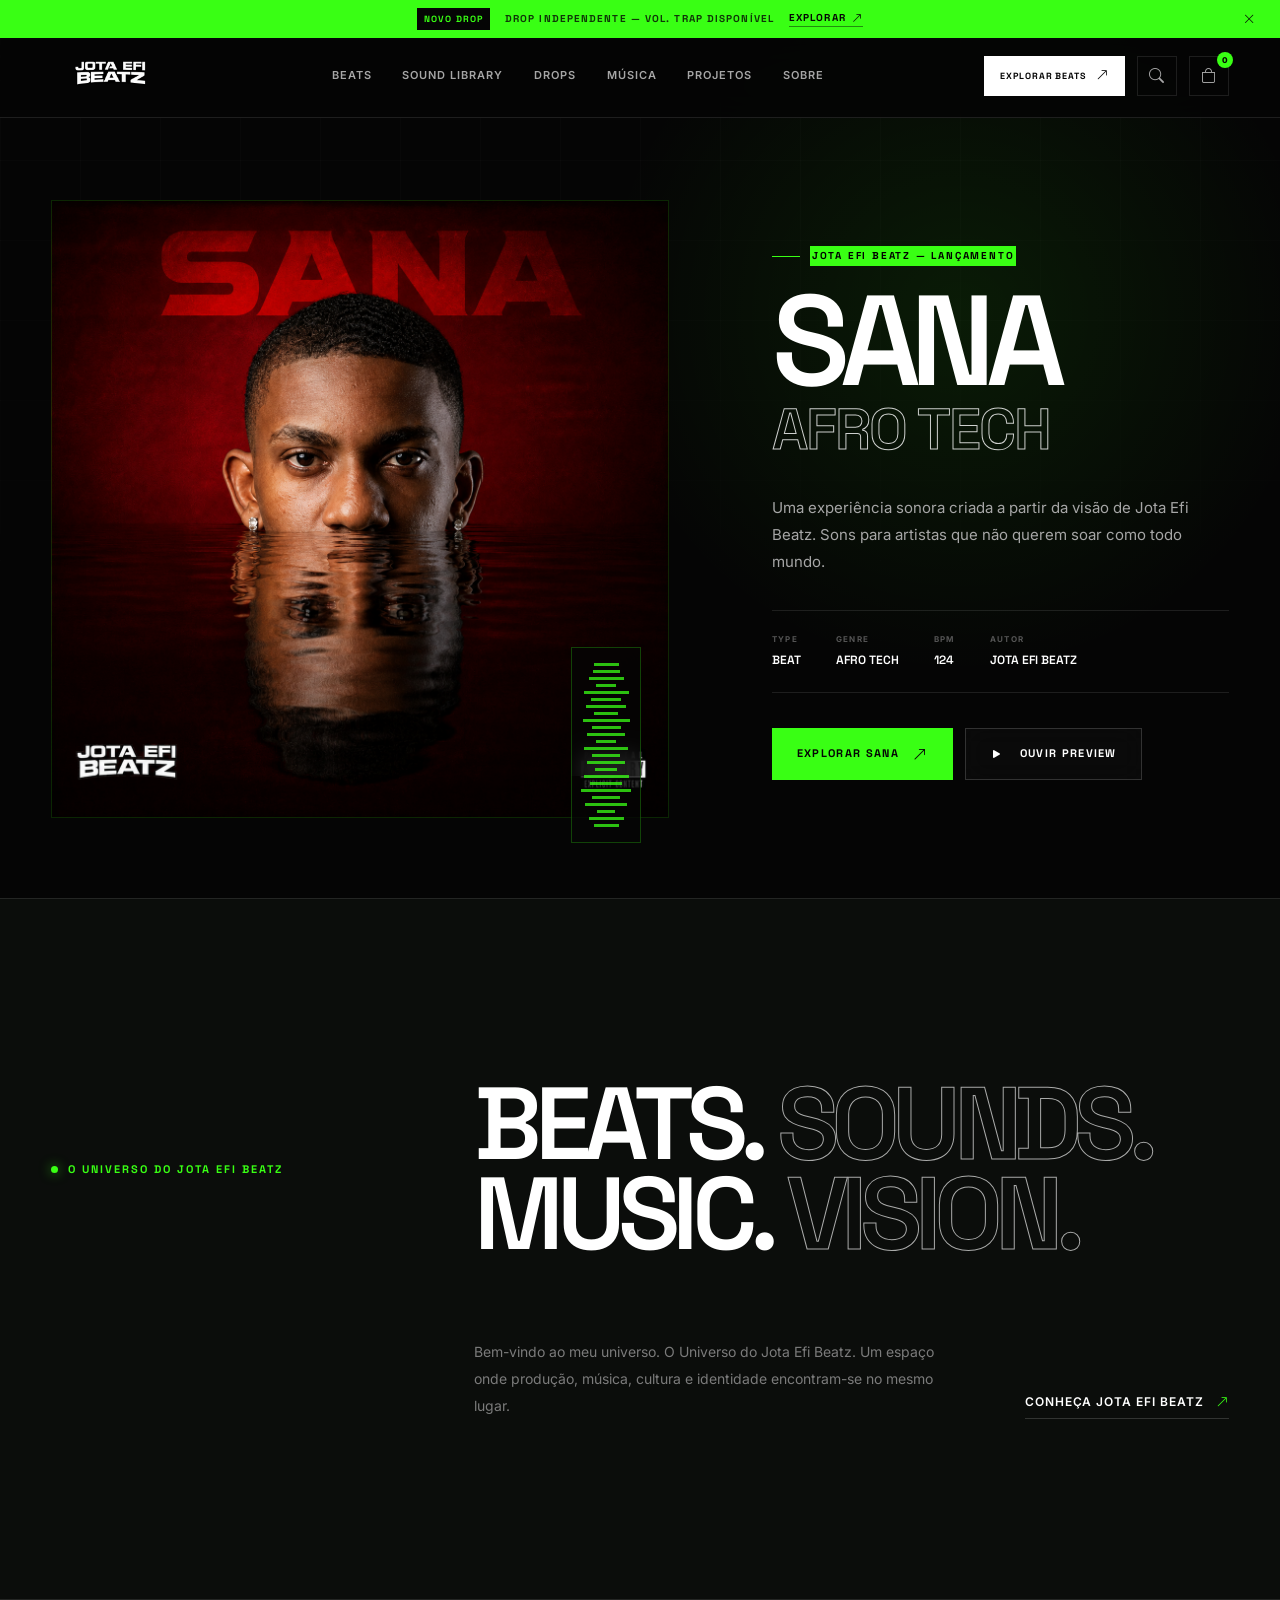
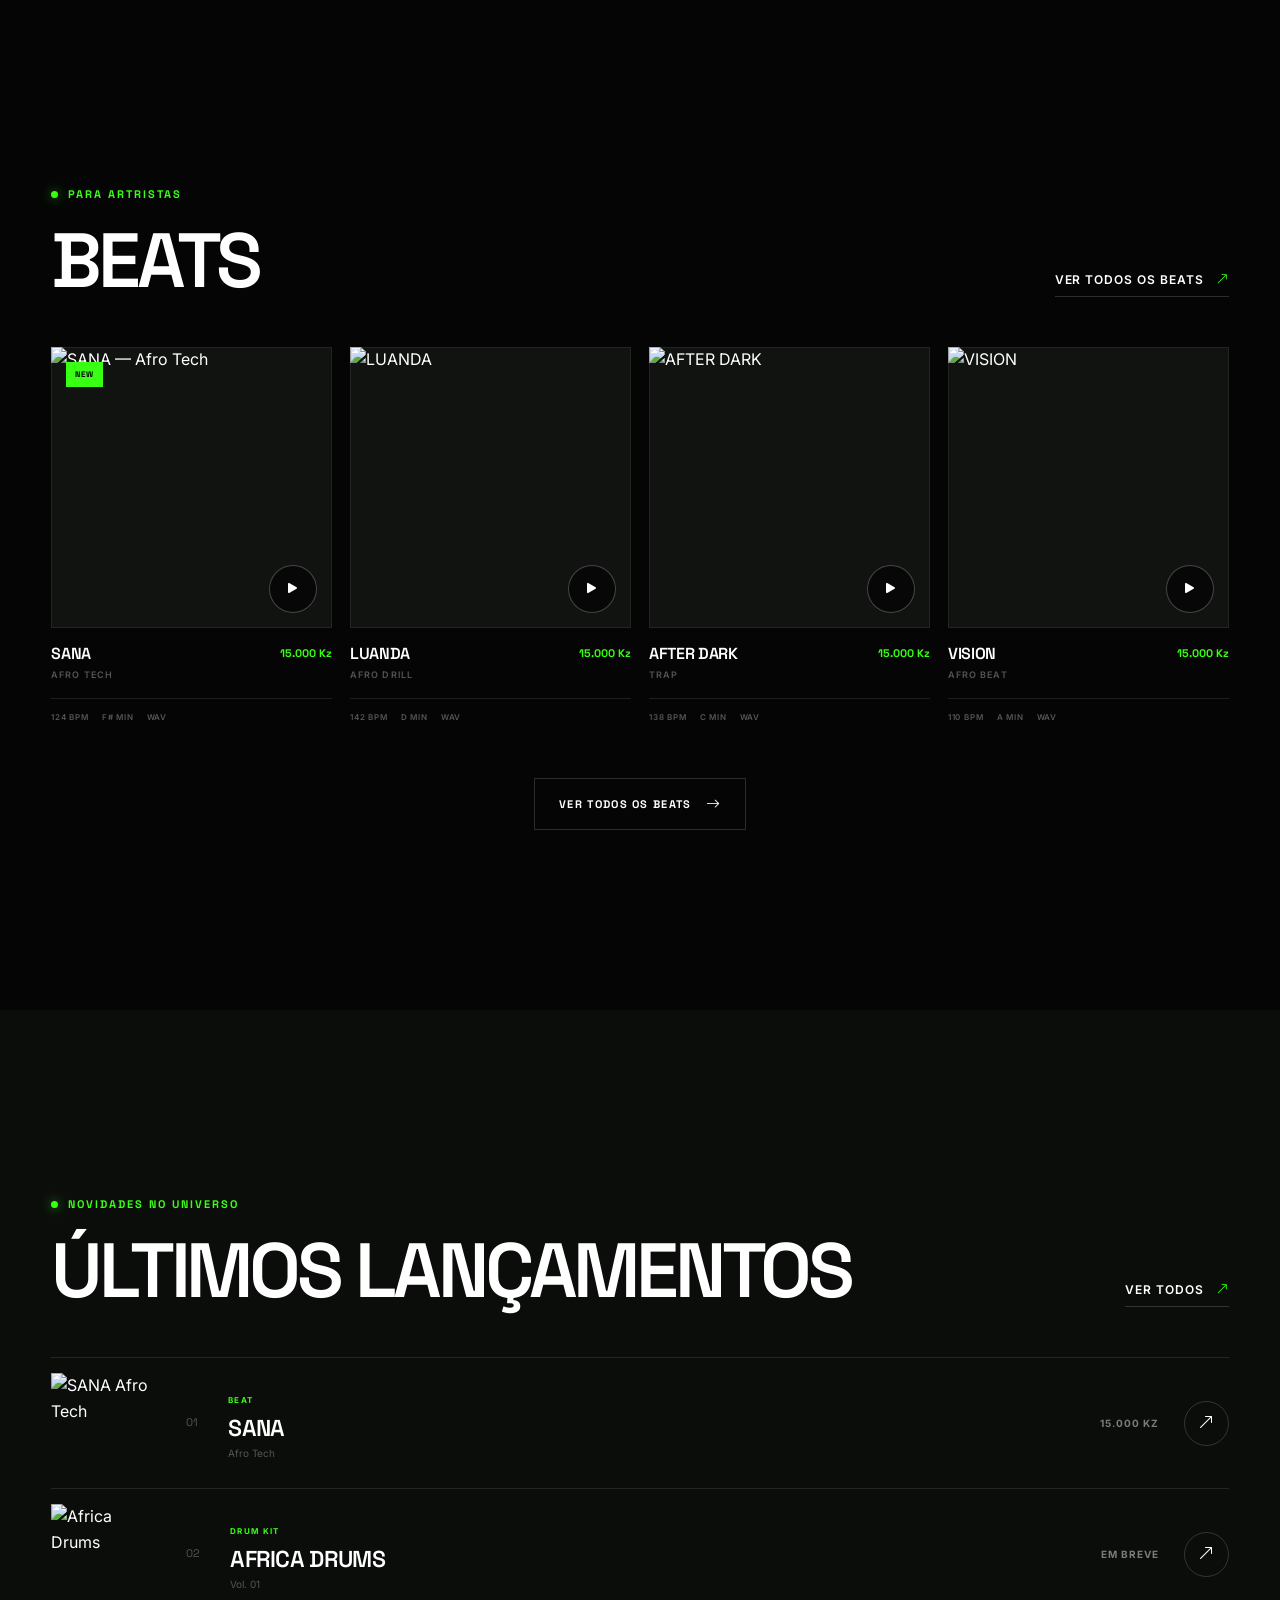
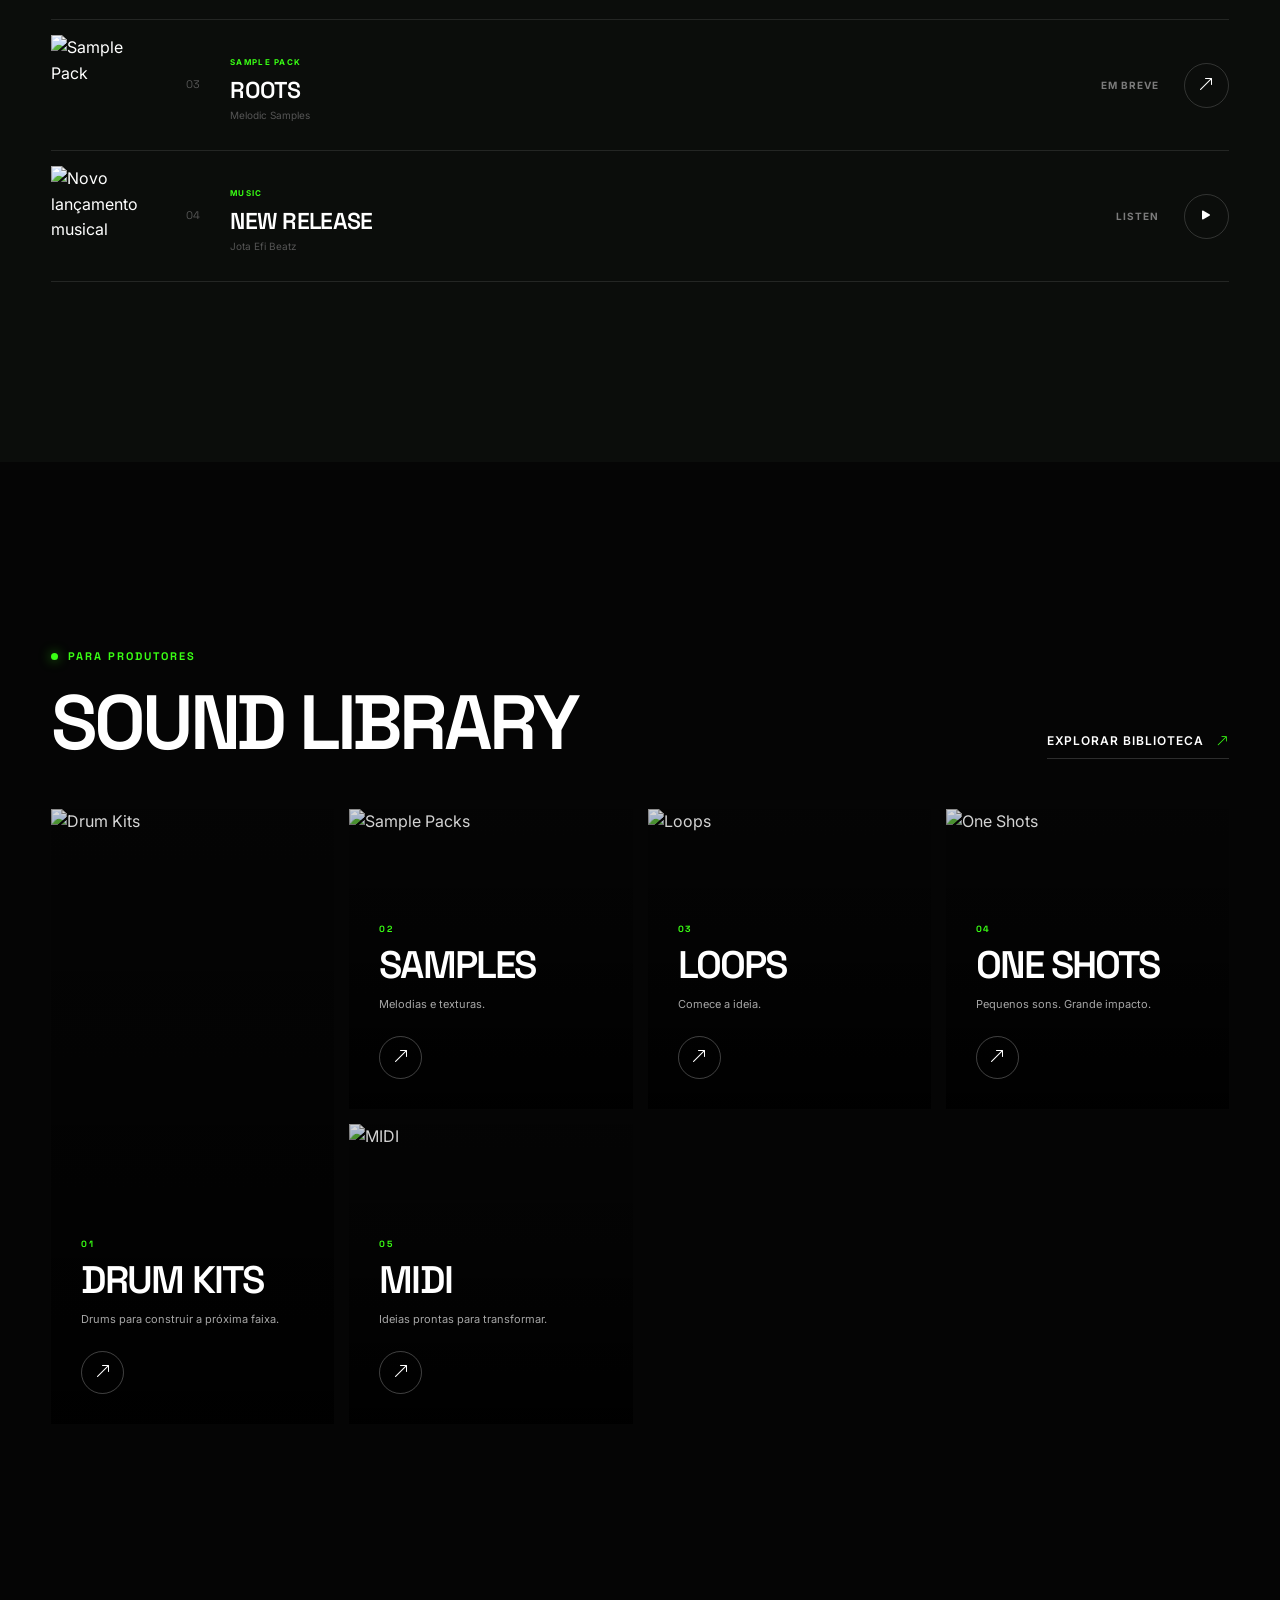
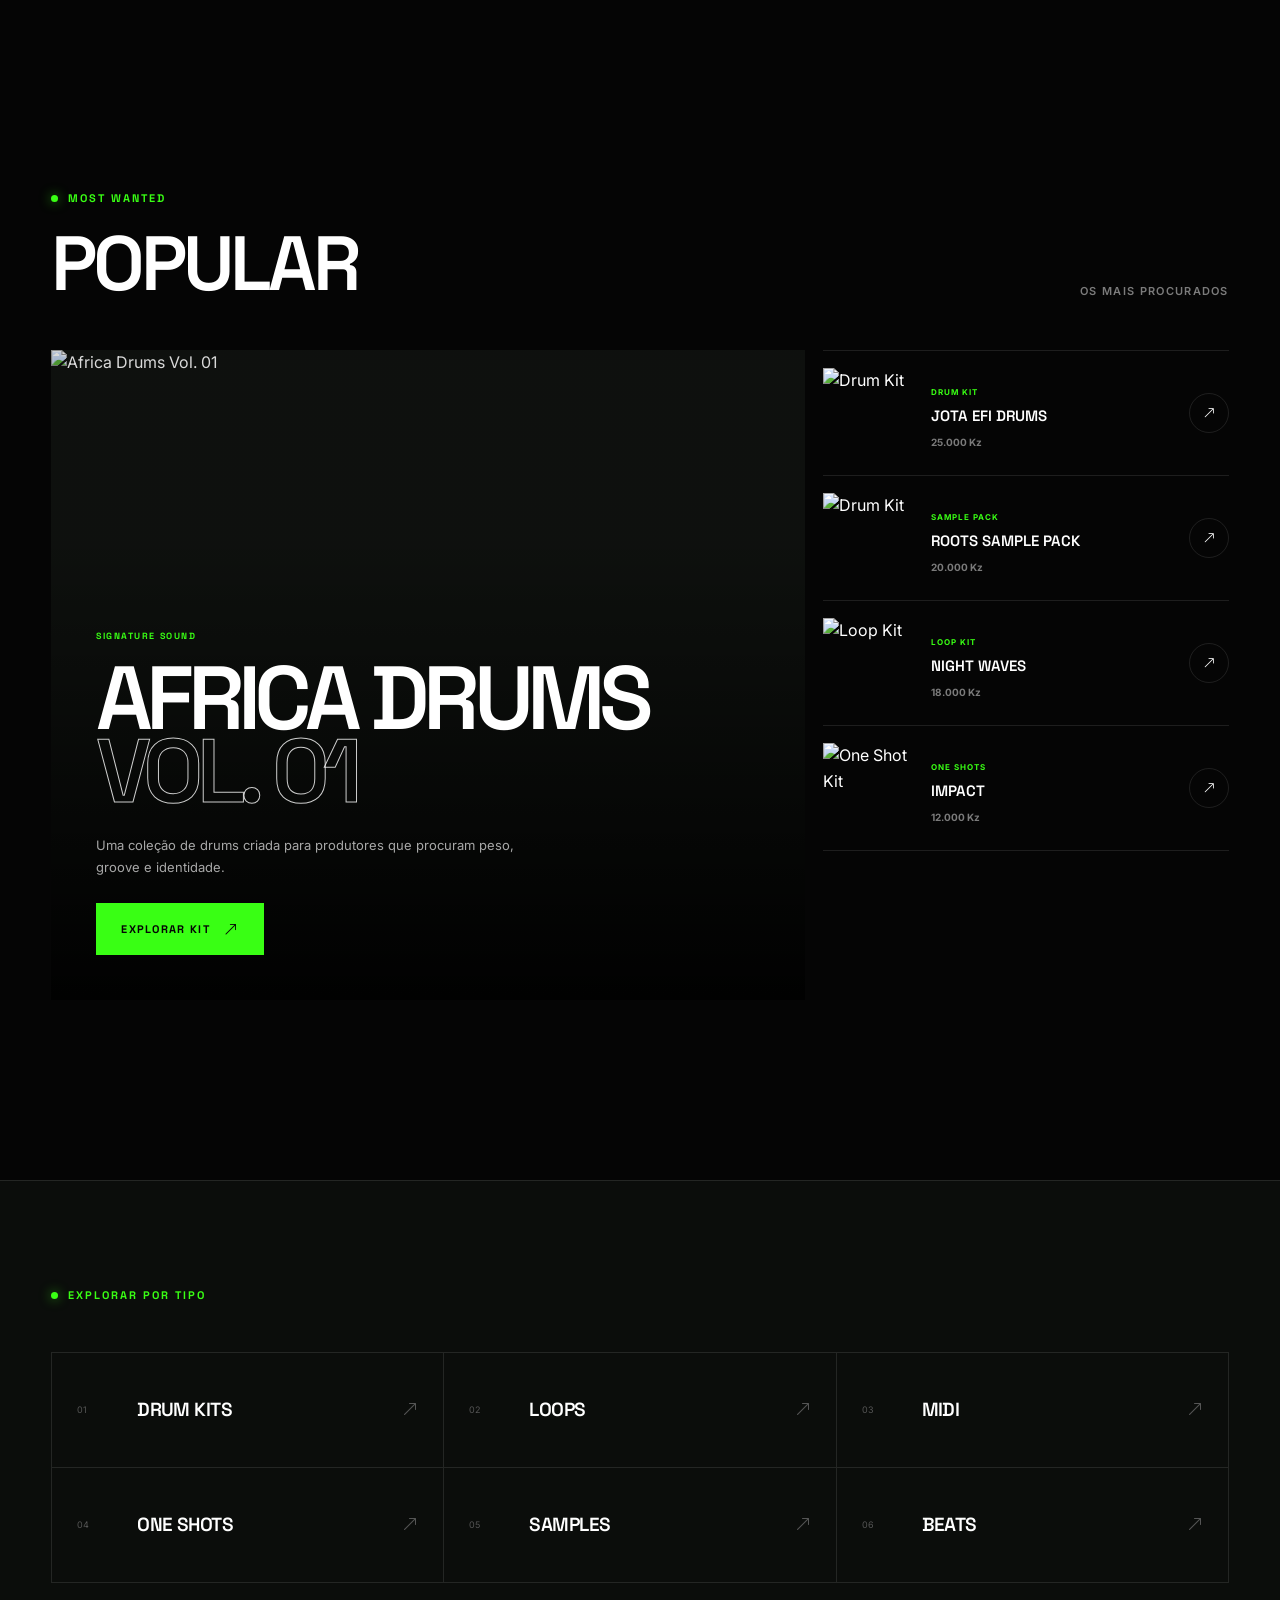
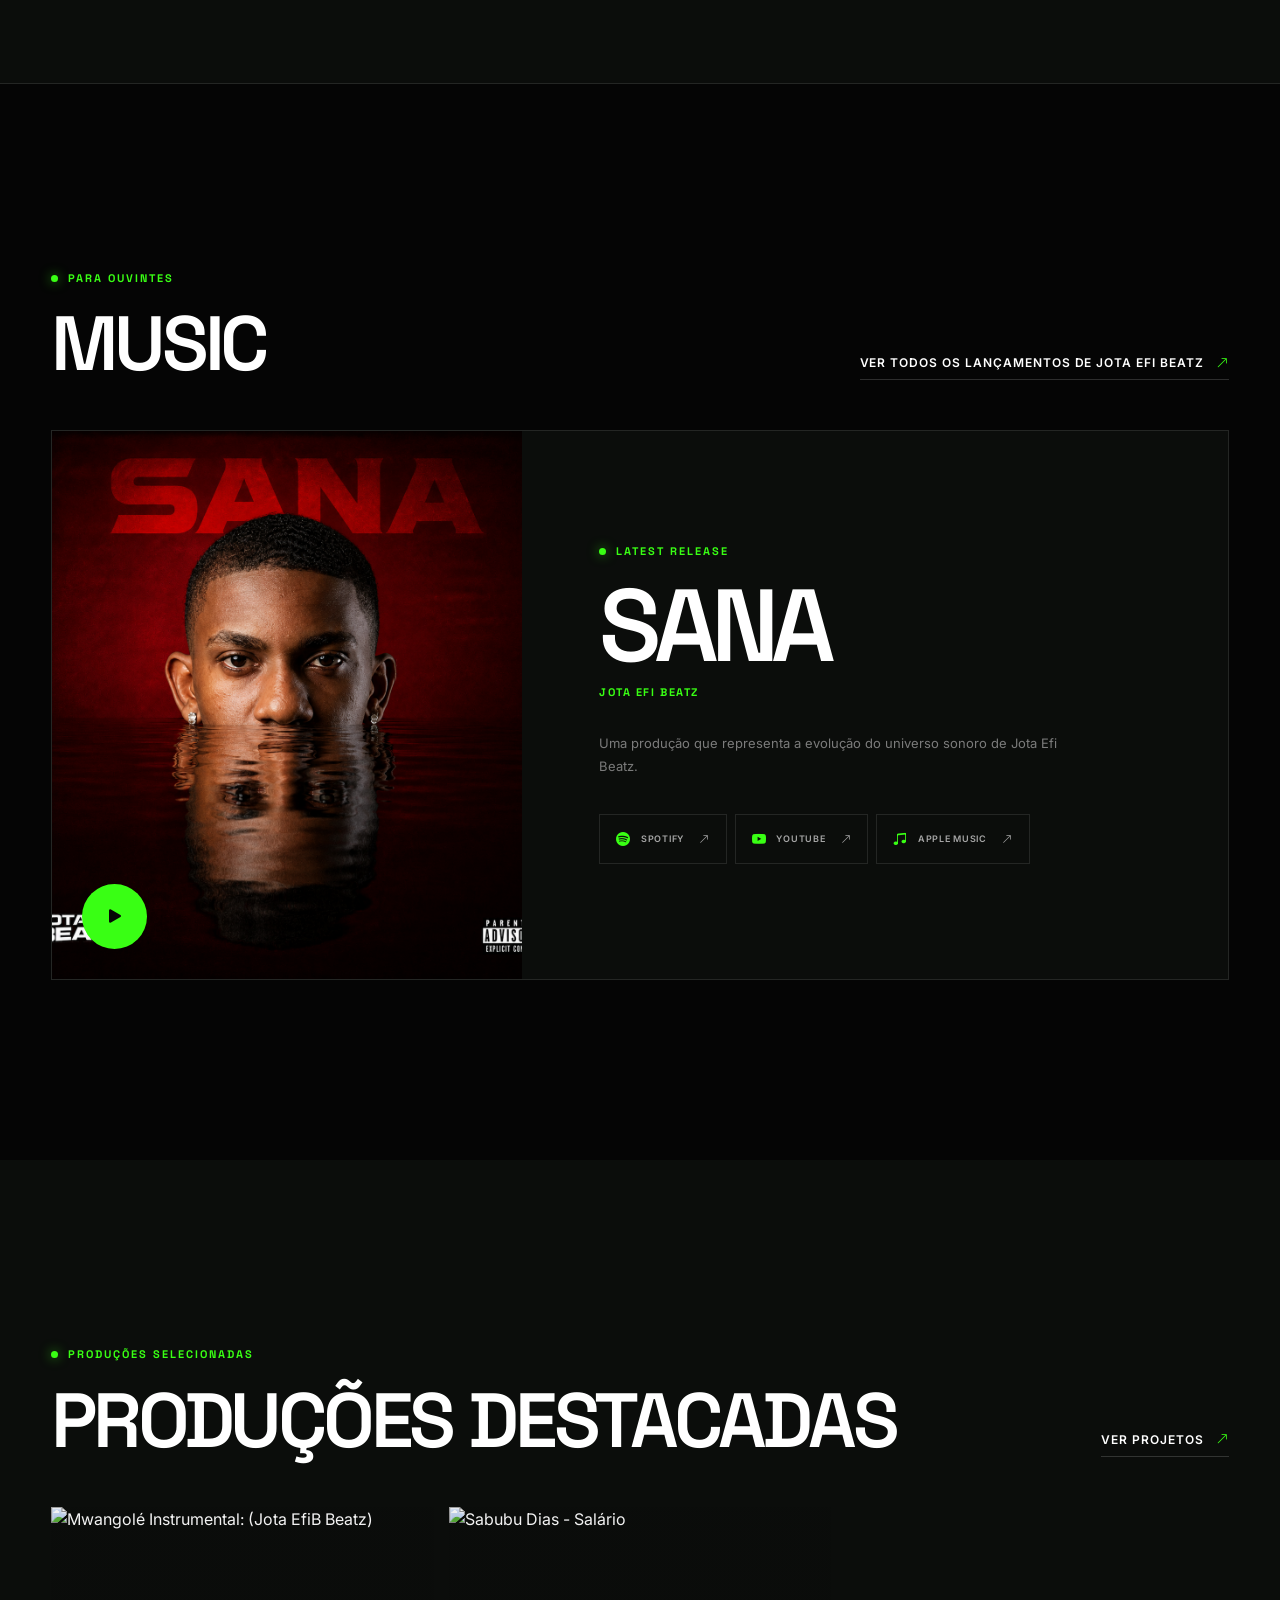
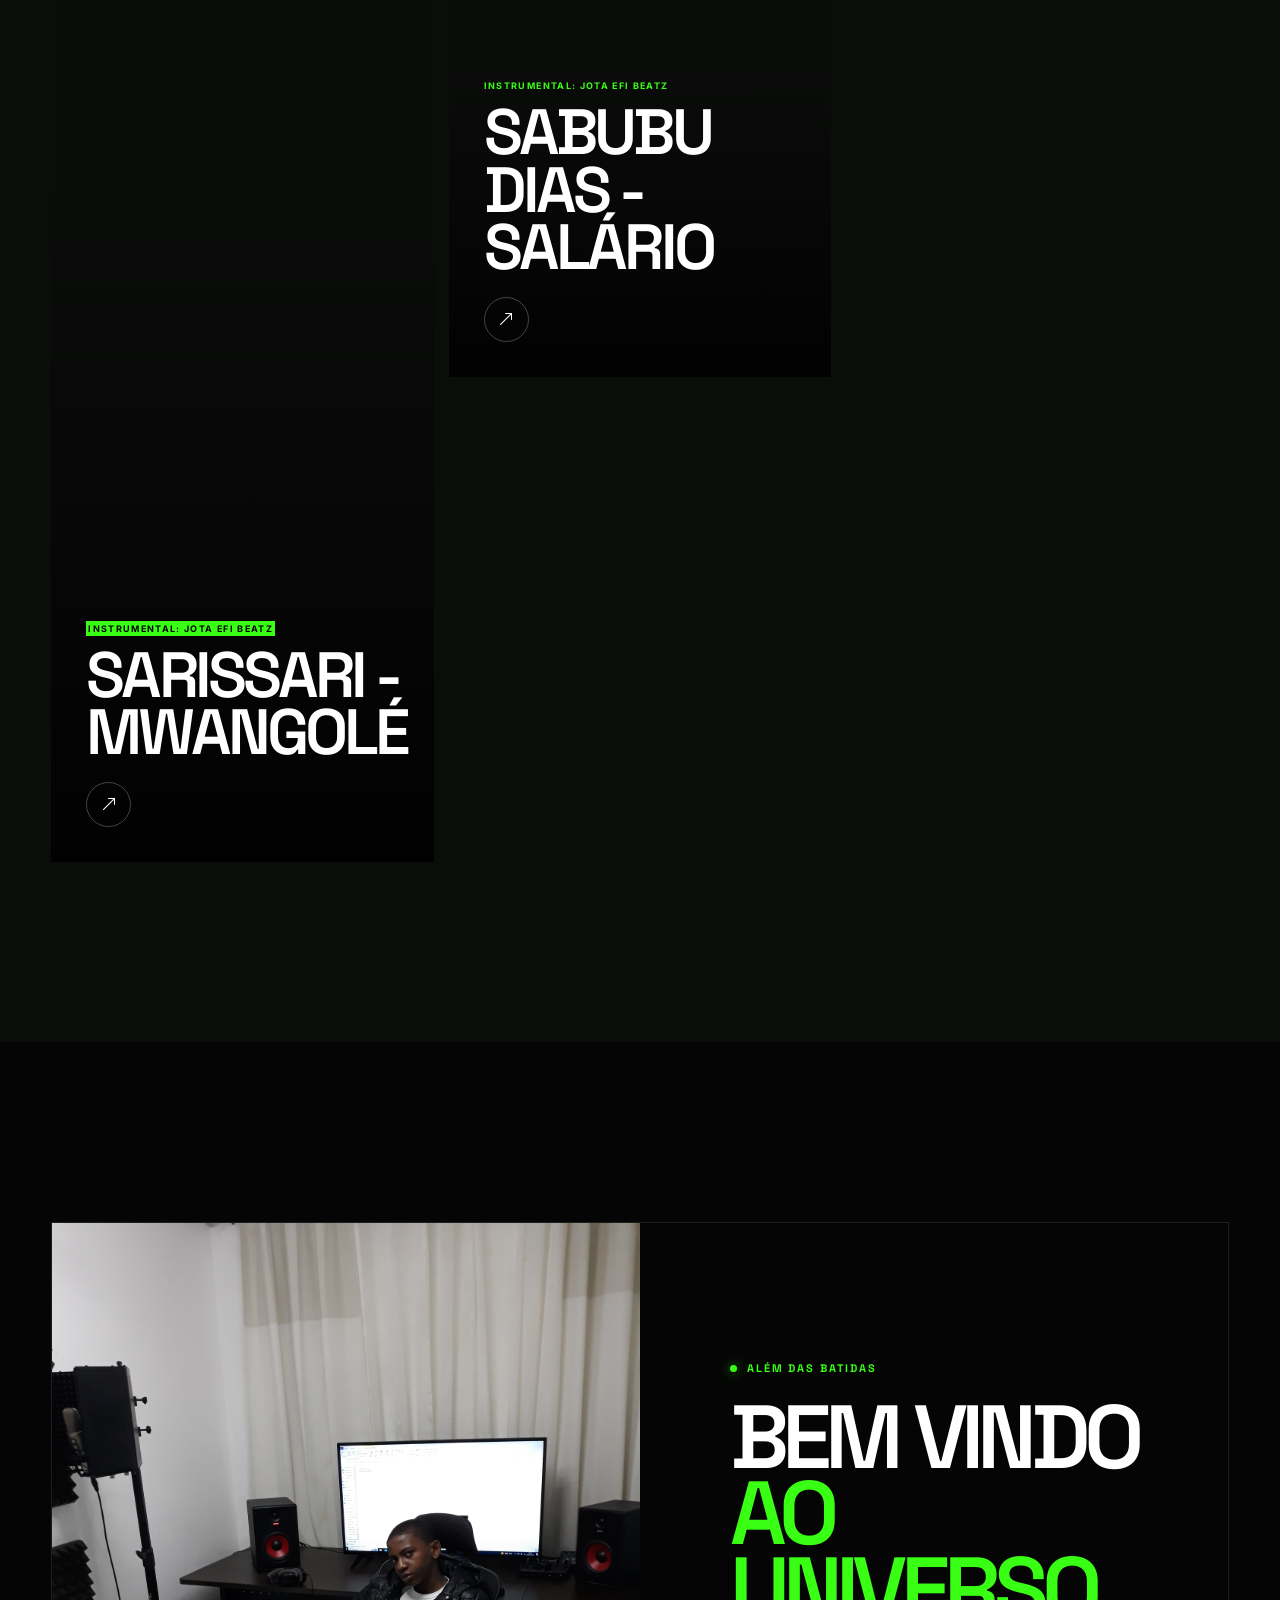
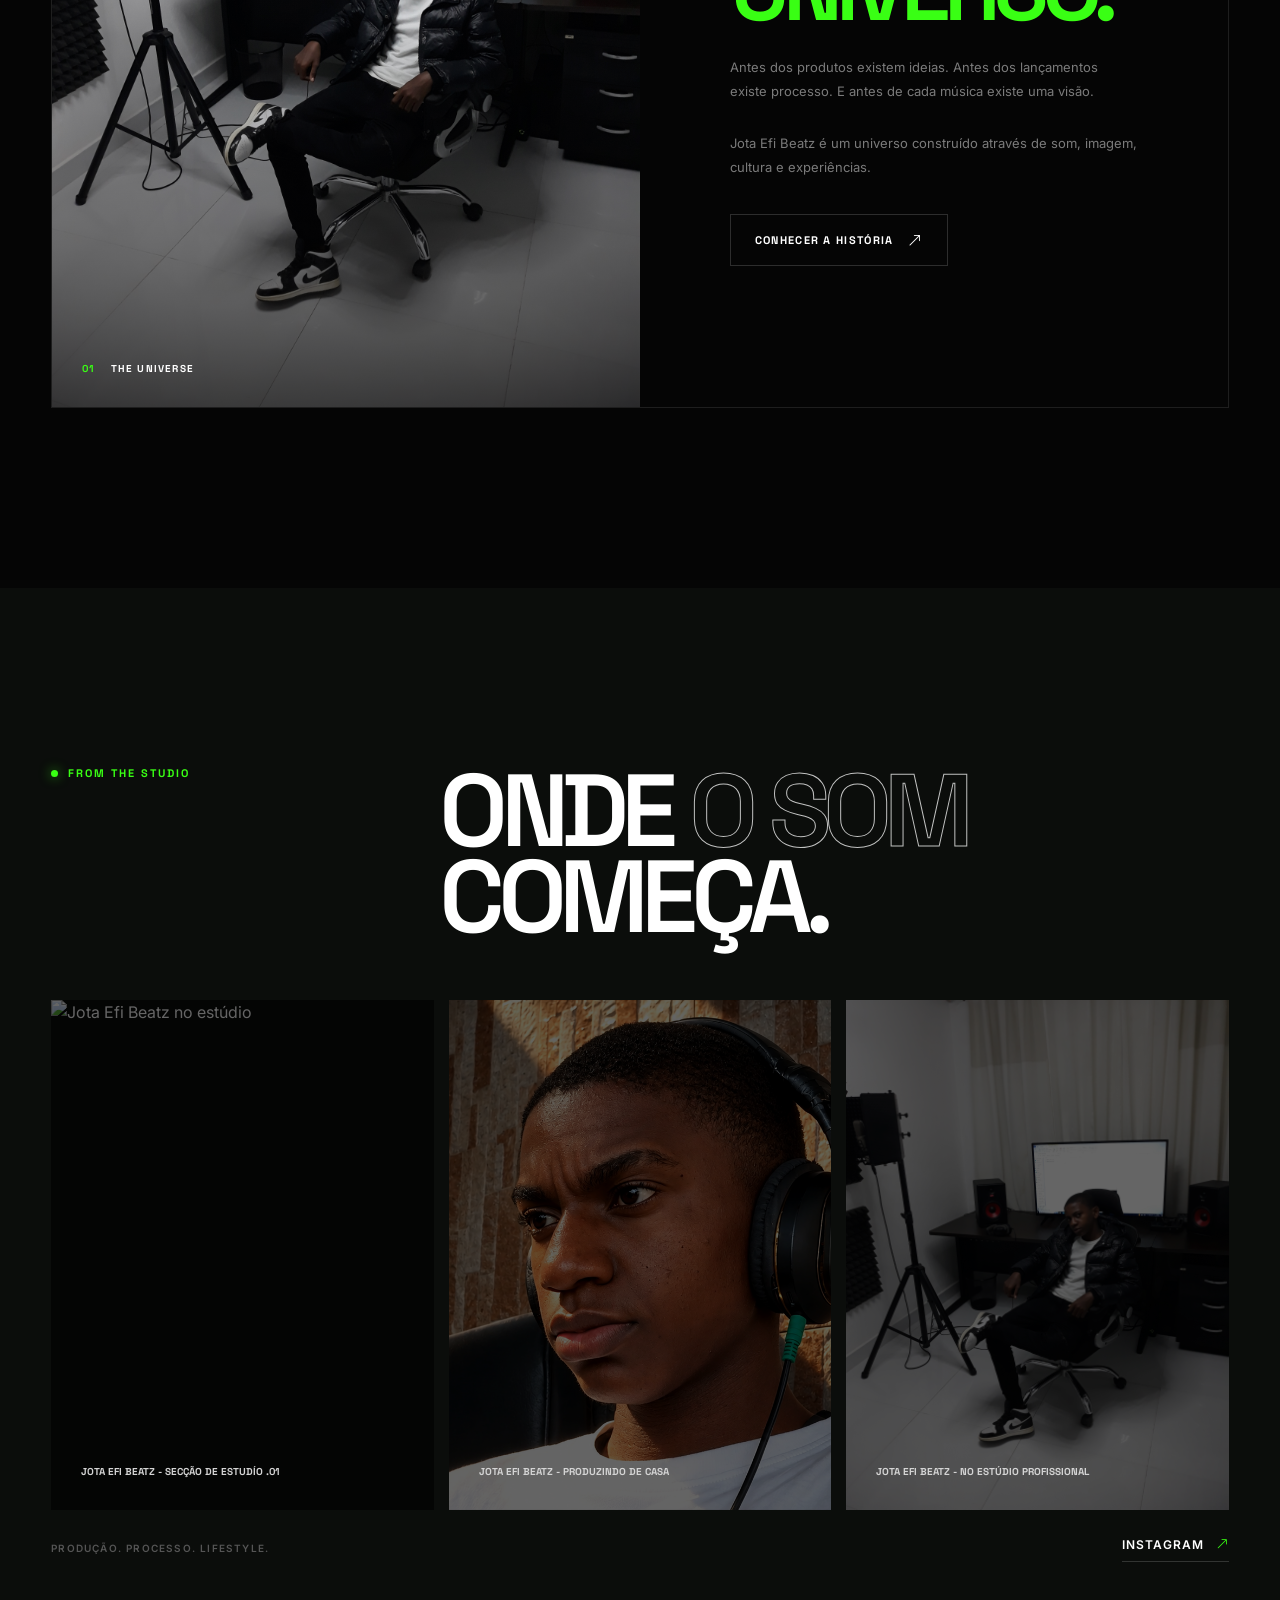
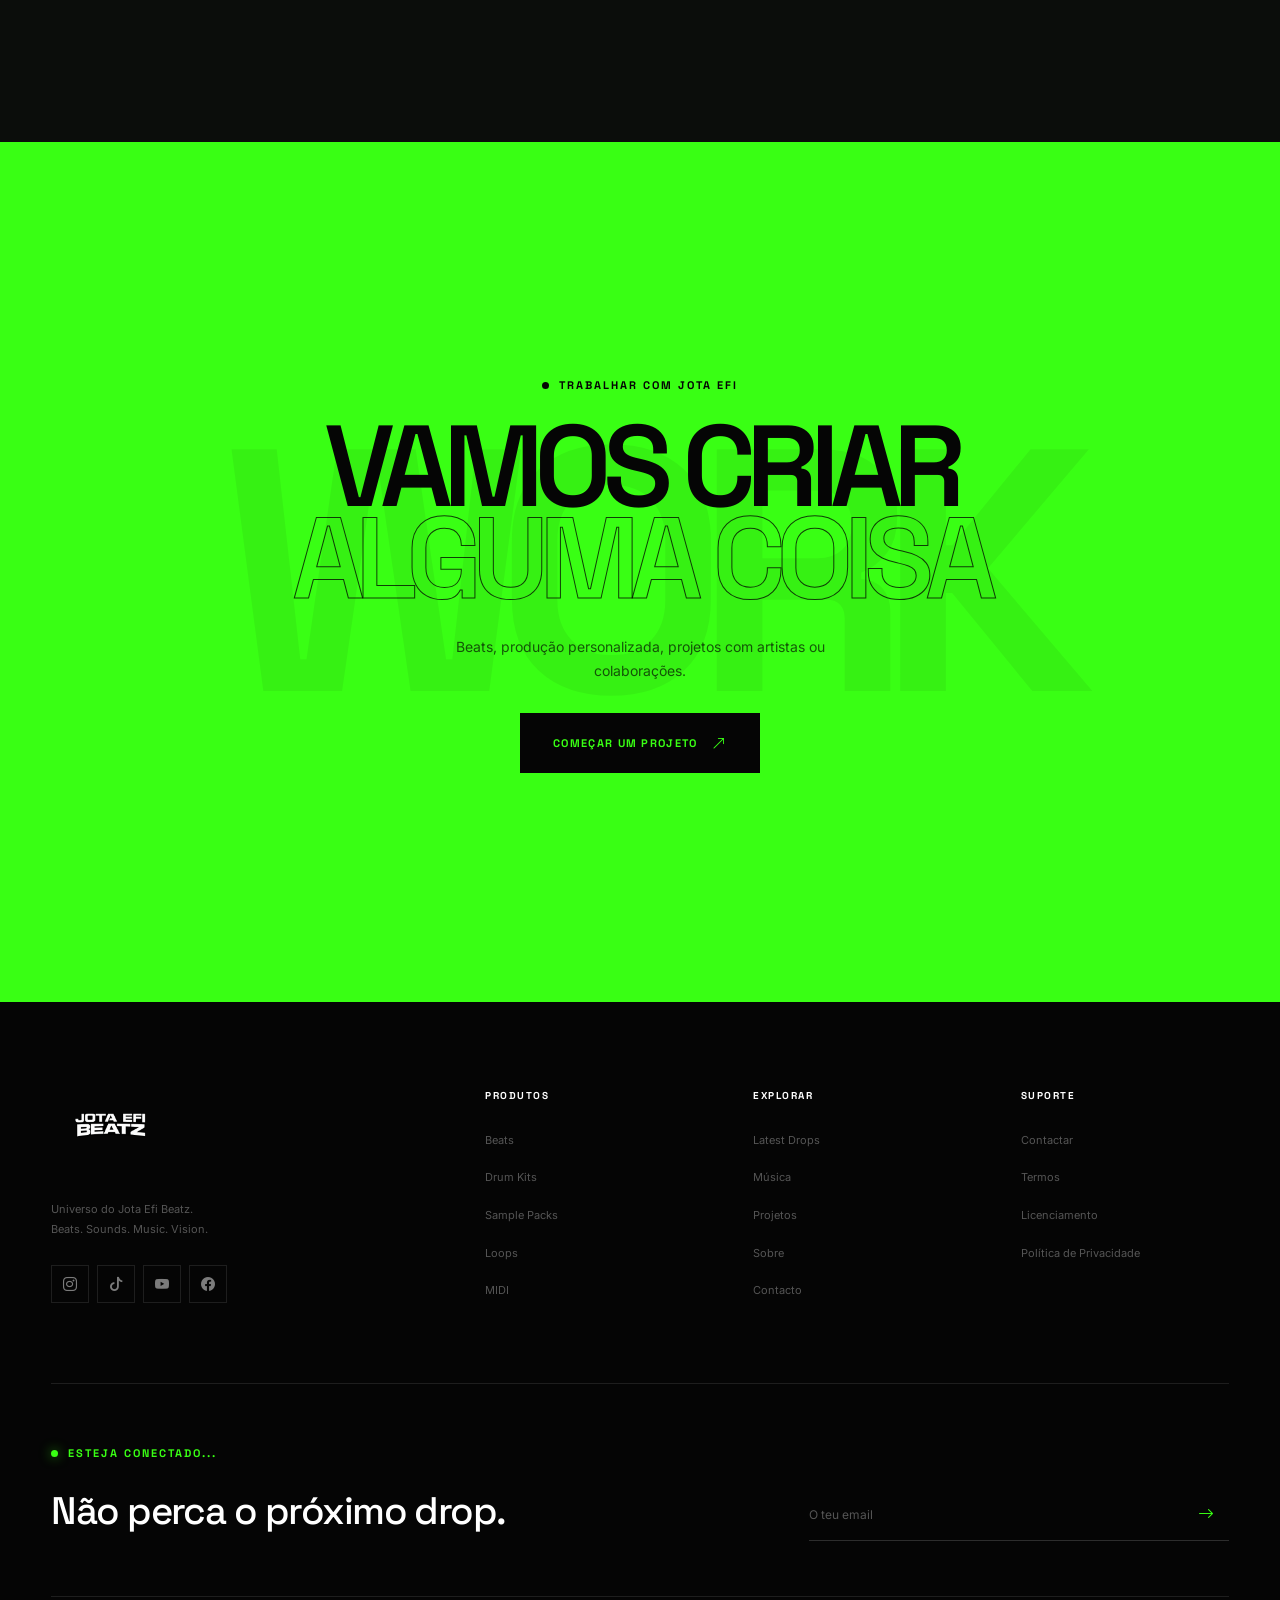
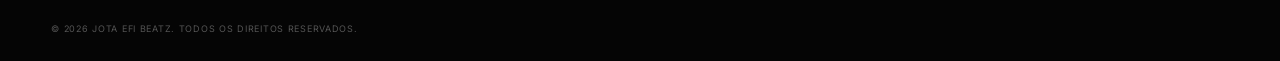
==== commit 8e6c5724: "atualize princ page" ====
--- a/index.html
+++ b/index.html
@@ -1823,7 +1823,7 @@
                         </span>
 
                         <h2 class="section-title">
-                            PRODUÇÕES
+                            PRODUÇÕES DESTACADAS
                         </h2>
 
                     </div>
@@ -1862,7 +1862,7 @@
                                 </span>
 
                                 <h3>
-                                    SARISSARI
+                                    SARISSARI - MWANGOLÉ
                                 </h3>
 
                                 <div class="project-card__arrow">
@@ -1884,7 +1884,7 @@
 
                         <a href="#" class="project-card__image">
 
-                            <img src="./assets/images/projects/project-02.jpg" alt="Projeto Jota Efi">
+                            <img src="https://i.ytimg.com/vi/JjBEyW4r0VI/maxresdefault.jpg" alt="Sabubu Dias - Salário">
 
                             <div class="project-card__overlay"></div>
 
@@ -1892,15 +1892,15 @@
                             <div class="project-card__content">
 
                                 <span>
-                                    PRODUCTION
+                                    INSTRUMENTAL: JOTA EFI BEATZ
                                 </span>
 
                                 <h3>
-                                    PROJECT 02
+                                    SABUBU DIAS - SALÁRIO
                                 </h3>
 
                                 <div class="project-card__arrow">
-
+                                    
                                     <i class="bi bi-arrow-up-right"></i>
 
                                 </div>
@@ -1912,7 +1912,7 @@
                     </article>
 
 
-                    <!-- PROJECT 03 -->
+                    <!-- PROJECT 03 
 
                     <article class="project-card">
 
@@ -1944,7 +1944,7 @@
                         </a>
 
                     </article>
-
+                    -->
                 </div>
 
             </div>
@@ -2062,23 +2062,29 @@
                 <div class="studio-grid">
 
 
-                    <div class="studio-image studio-image--large" class="jota-home">
-
-                        <img src="./assets/images/home-03.PNG" alt="Jota Efi Beatz no estúdio">
+                    <div class="studio-image studio-image--large" >
+
+                        <img src="https://scontent.flad5-1.fna.fbcdn.net/v/t39.30808-6/828364088_122207625116471241_8295183413992595572_n.jpg?stp=dst-jpg_tt6&cstp=mx828x467&ctp=s828x467&_nc_cat=106&_nc_map=urlgen_bucketless&ccb=1-7&_nc_sid=833d8c&_nc_eui2=AeE9ix3aOiwNYLPNOrbKHARDoG-yTdAqGXmgb7JN0CoZeSUc0UIAOR0Isz2yVF4b-wYgHL_Ev-Q1RjvSllFowvG0&_nc_ohc=VaSc-zNFFIwQ7kNvwGAWbBI&_nc_oc=AdqLqiB4LAZPYvFZqARlyTflPrBwRcXIqjBYw8MXCkLXVlBQZMkiqtCsyGp1mGRxWxs&_nc_zt=23&_nc_ht=scontent.flad5-1.fna&_nc_gid=Sl1kePr4r4Yd8VbLCT_0LQ&_nc_ss=7b2a8&oh=00_AQNqhVIiwTtUpAlVJlFm6oMnz_f3W4ajJusVO3aPZTeLnw&oe=6AC310B2" alt="Jota Efi Beatz no estúdio">
+
+                        <h2>Jota Efi Beatz - Secção de Estudío .01</h2>
 
                     </div>
 
-
+                    
                     <div class="studio-image">
 
                         <img src="assets/images/jotaefi.png" alt="Produção musical Jota Efi">
 
+                        <h2>Jota Efi Beatz - Produzindo de Casa</h2>
+
                     </div>
 
 
                     <div class="studio-image">
 
                         <img src="assets/images/foto-perfil01.jpg" alt="Processo criativo Jota Efi">
+
+                        <h2>Jota Efi Beatz - No estúdio Profissional</h2>
 
                     </div>
 
@@ -2229,7 +2235,7 @@
 
                         </a>
 
-                        <a href="https://www.facebook.com/jotaefibeatz_" aria-label="Facebook">
+                        <a href="https://web.facebook.com/jotaefibeatzoficial/" aria-label="Facebook">
 
                             <i class="bi bi-facebook"></i>
 
--- a/assets/css/style.css
+++ b/assets/css/style.css
@@ -810,7 +810,9 @@
 .mobile-navigation {
     display: none;
     border-top: 1px solid var(--color-border);
-    background: var(--color-black);
+    background-color: #05050500;
+    height: 100vh;
+    transition: .2s ease-in-out;
 }
 
 
@@ -839,8 +841,12 @@
     letter-spacing: 0.05em;
 
     text-transform: uppercase;
-}
-
+    transition: var(--transition-fast);
+}
+
+.mobile-navigation__nav a:hover {
+    background-color: #8aff7011;
+}
 
 .mobile-navigation__nav a i {
     color: var(--color-green);
@@ -2858,45 +2864,57 @@
 
 .studio-grid {
     display: grid;
-
     grid-template-columns: 1.4fr 0.8fr 0.8fr;
-
     gap: 15px;
 }
-
 
 .studio-image {
     position: relative;
-
-    aspect-ratio: 1 / 1;
-
     overflow: hidden;
-}
-
-.studio-image::after {
-    content: "";
-    width: 100%;
-    height: 100%;
-    background: rgba(145, 21, 21, 0.979);
-
-}
-
-
-.studio-image--large {
-    aspect-ratio: auto;
-
-    min-height: 500px;
-}
-
+
+    
+}
 
 .studio-image img {
     width: 100%;
     height: 100%;
-
     object-fit: cover;
-
-    transition: transform 1s cubic-bezier(.16, 1, .3, 1);
-}
+    display: block;
+
+    transition: var(--transition-normal);
+}
+
+/* Fundo escuro por cima da imagem */
+.studio-image::after {
+    content: "";
+    position: absolute;
+    inset: 0;
+    background: rgba(0, 0, 0, 0.603);
+}
+
+
+.studio-image h2 {
+    position: absolute;
+    z-index: 2;
+    font-family: var(--font-display);
+    font-size: 10px;
+    left: 30px;
+    bottom: 30px;
+
+    margin: 0;
+
+    color:var(--color-gray-100);
+    font-weight: 800;
+    text-transform: uppercase;
+}
+
+.studio-image--large {
+    aspect-ratio: auto;
+
+    min-height: 500px;
+}
+
+
 
 
 .studio-image:hover img {
